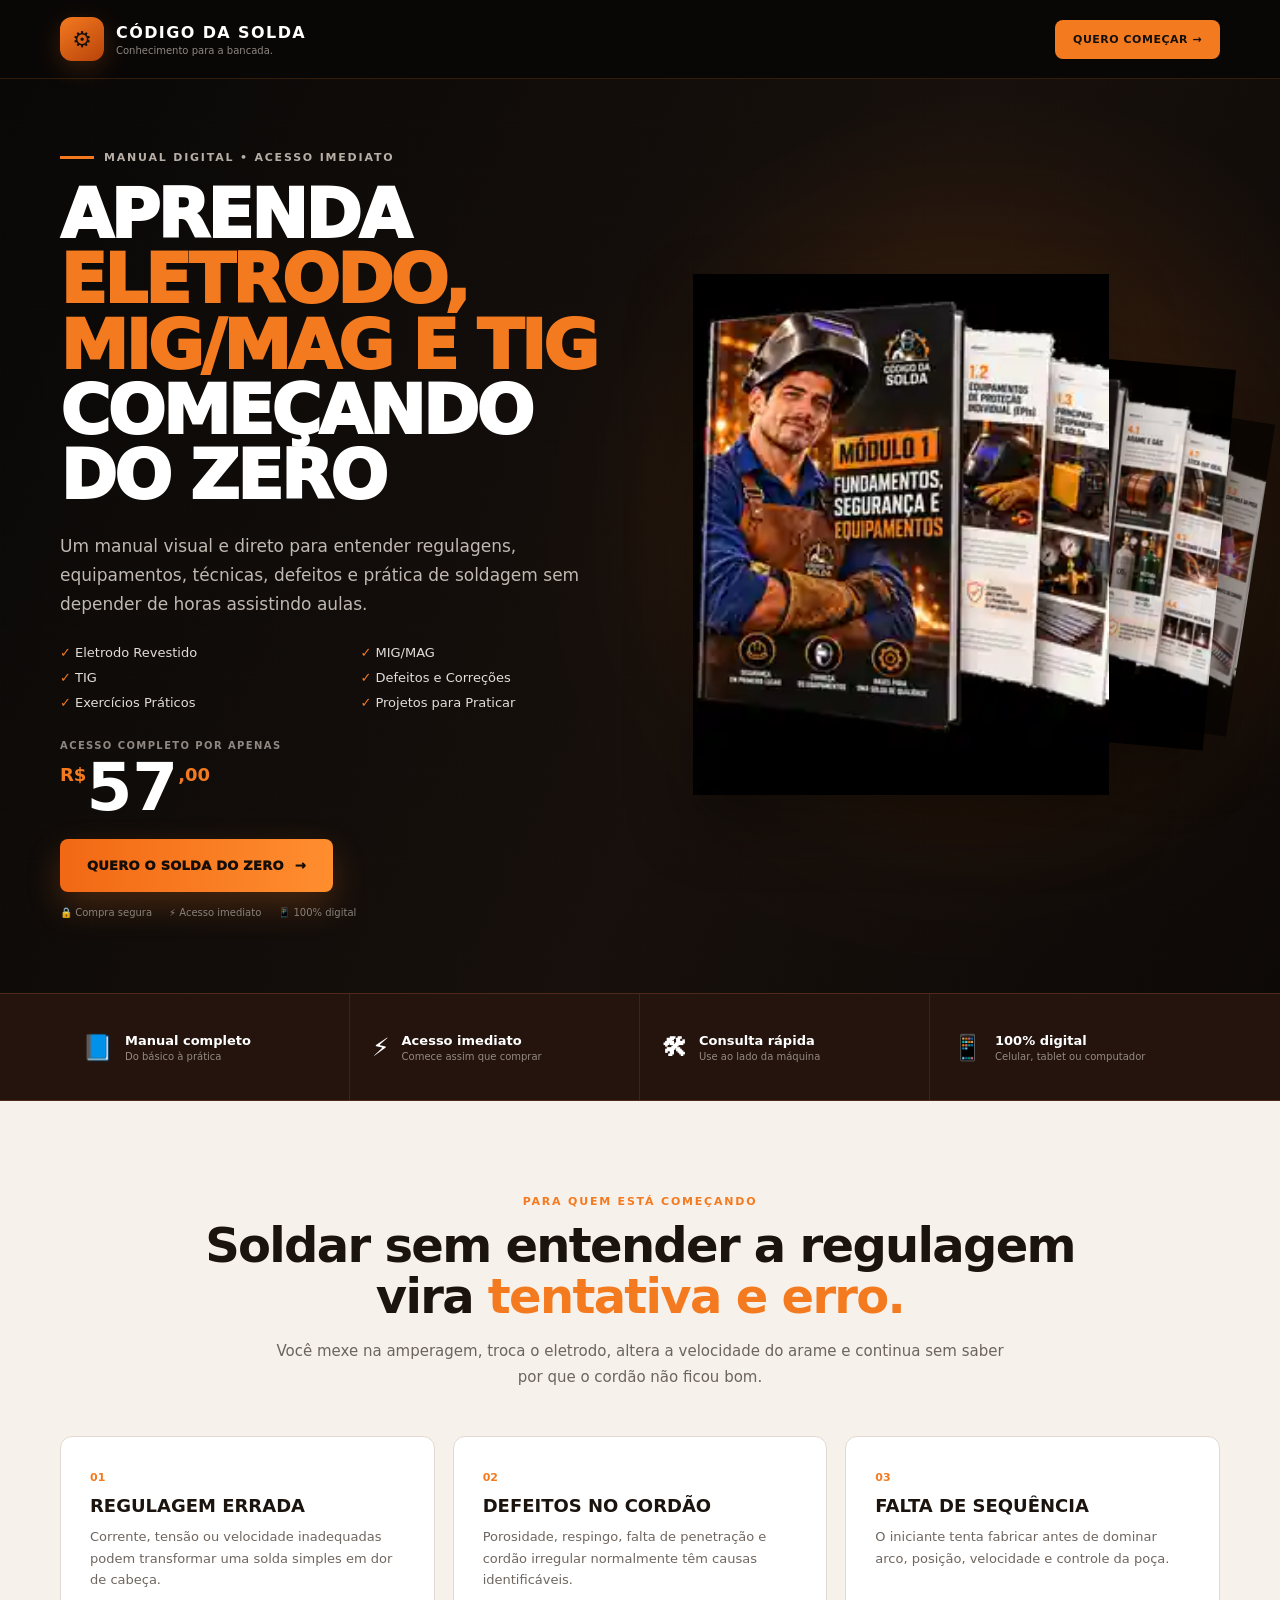
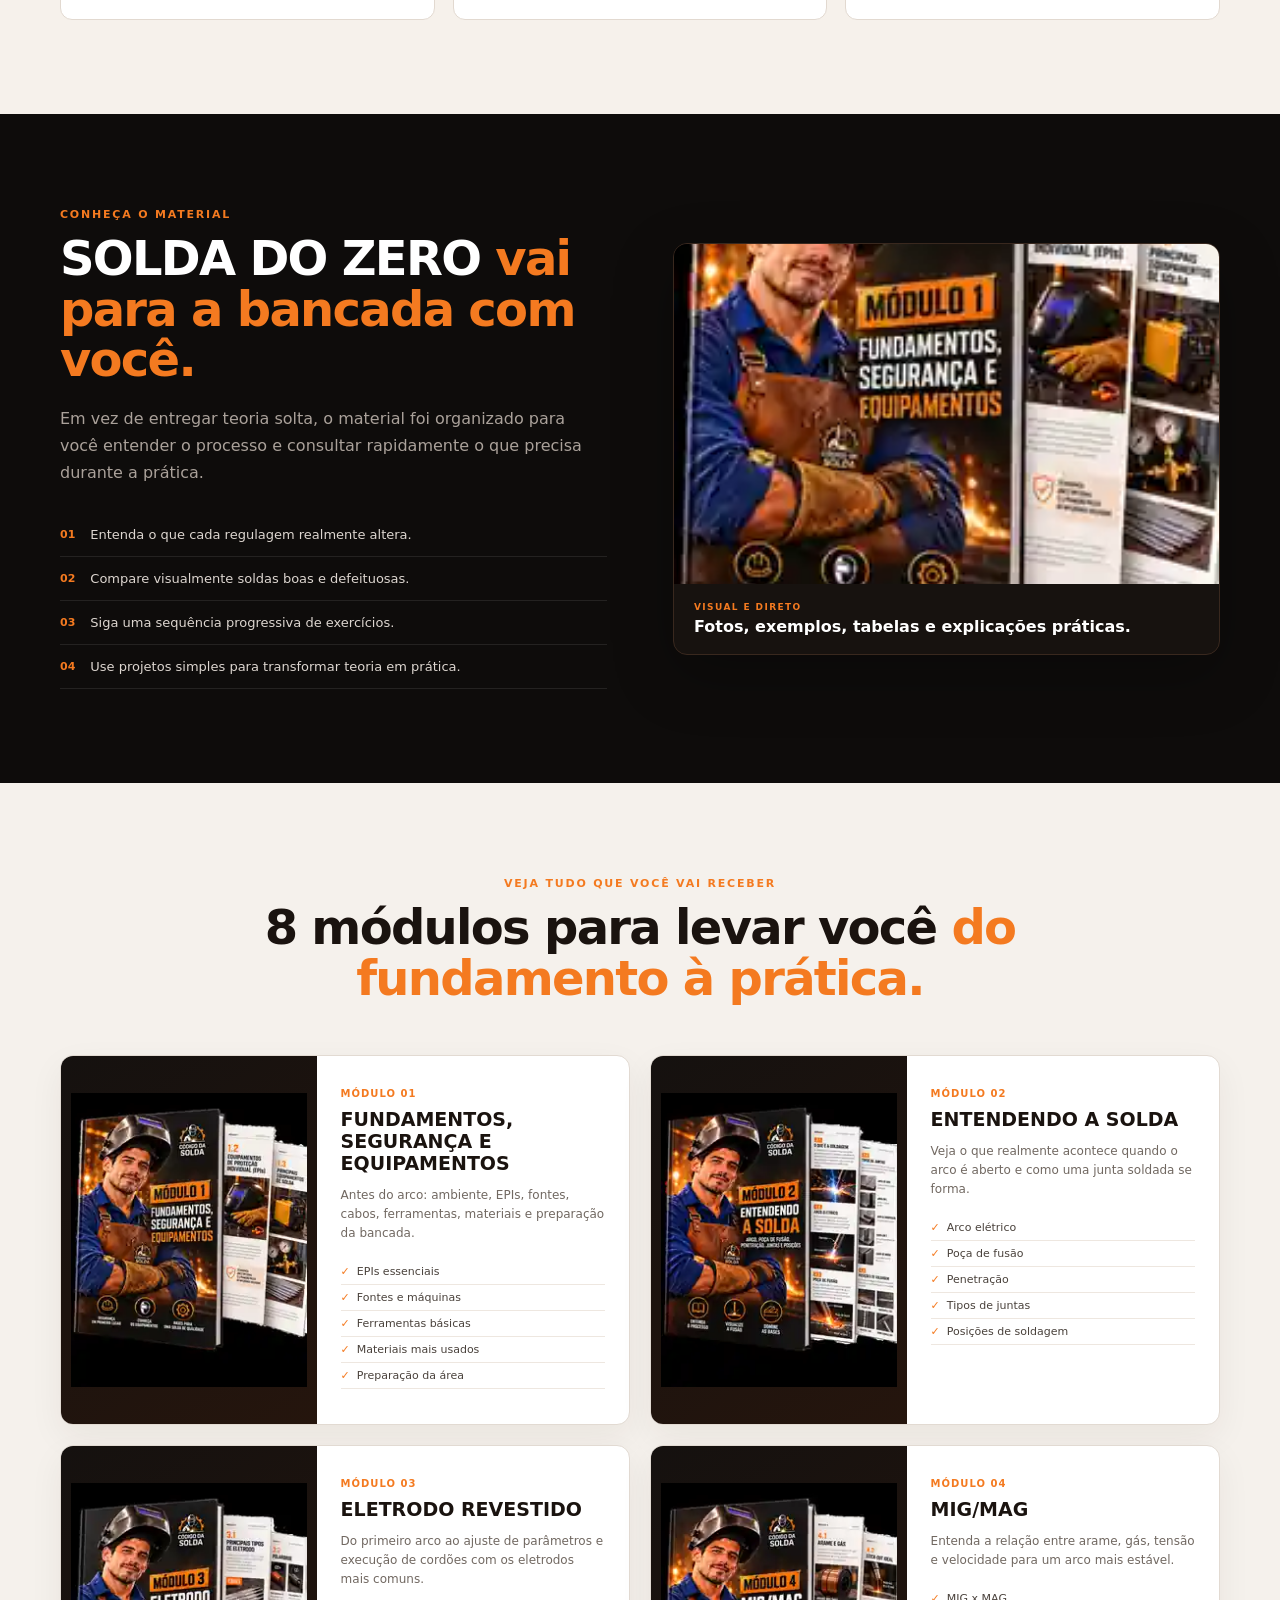
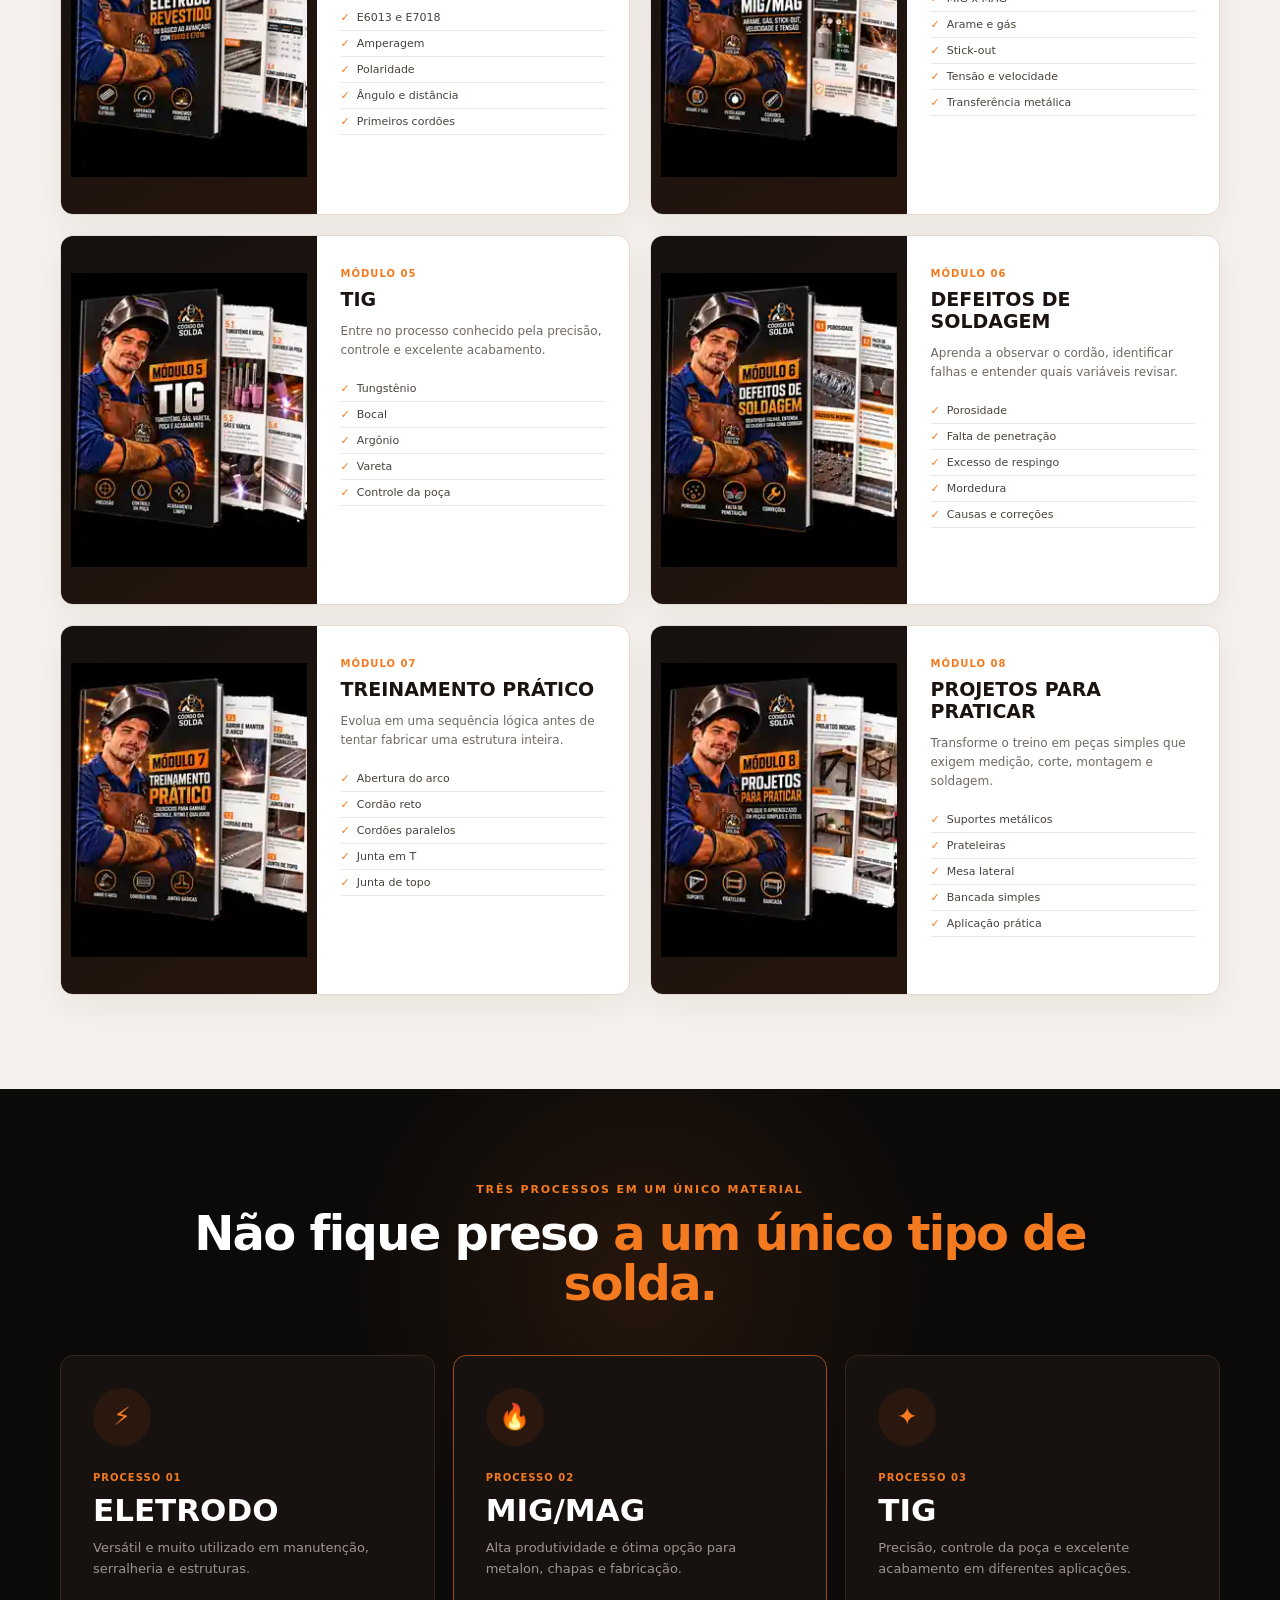
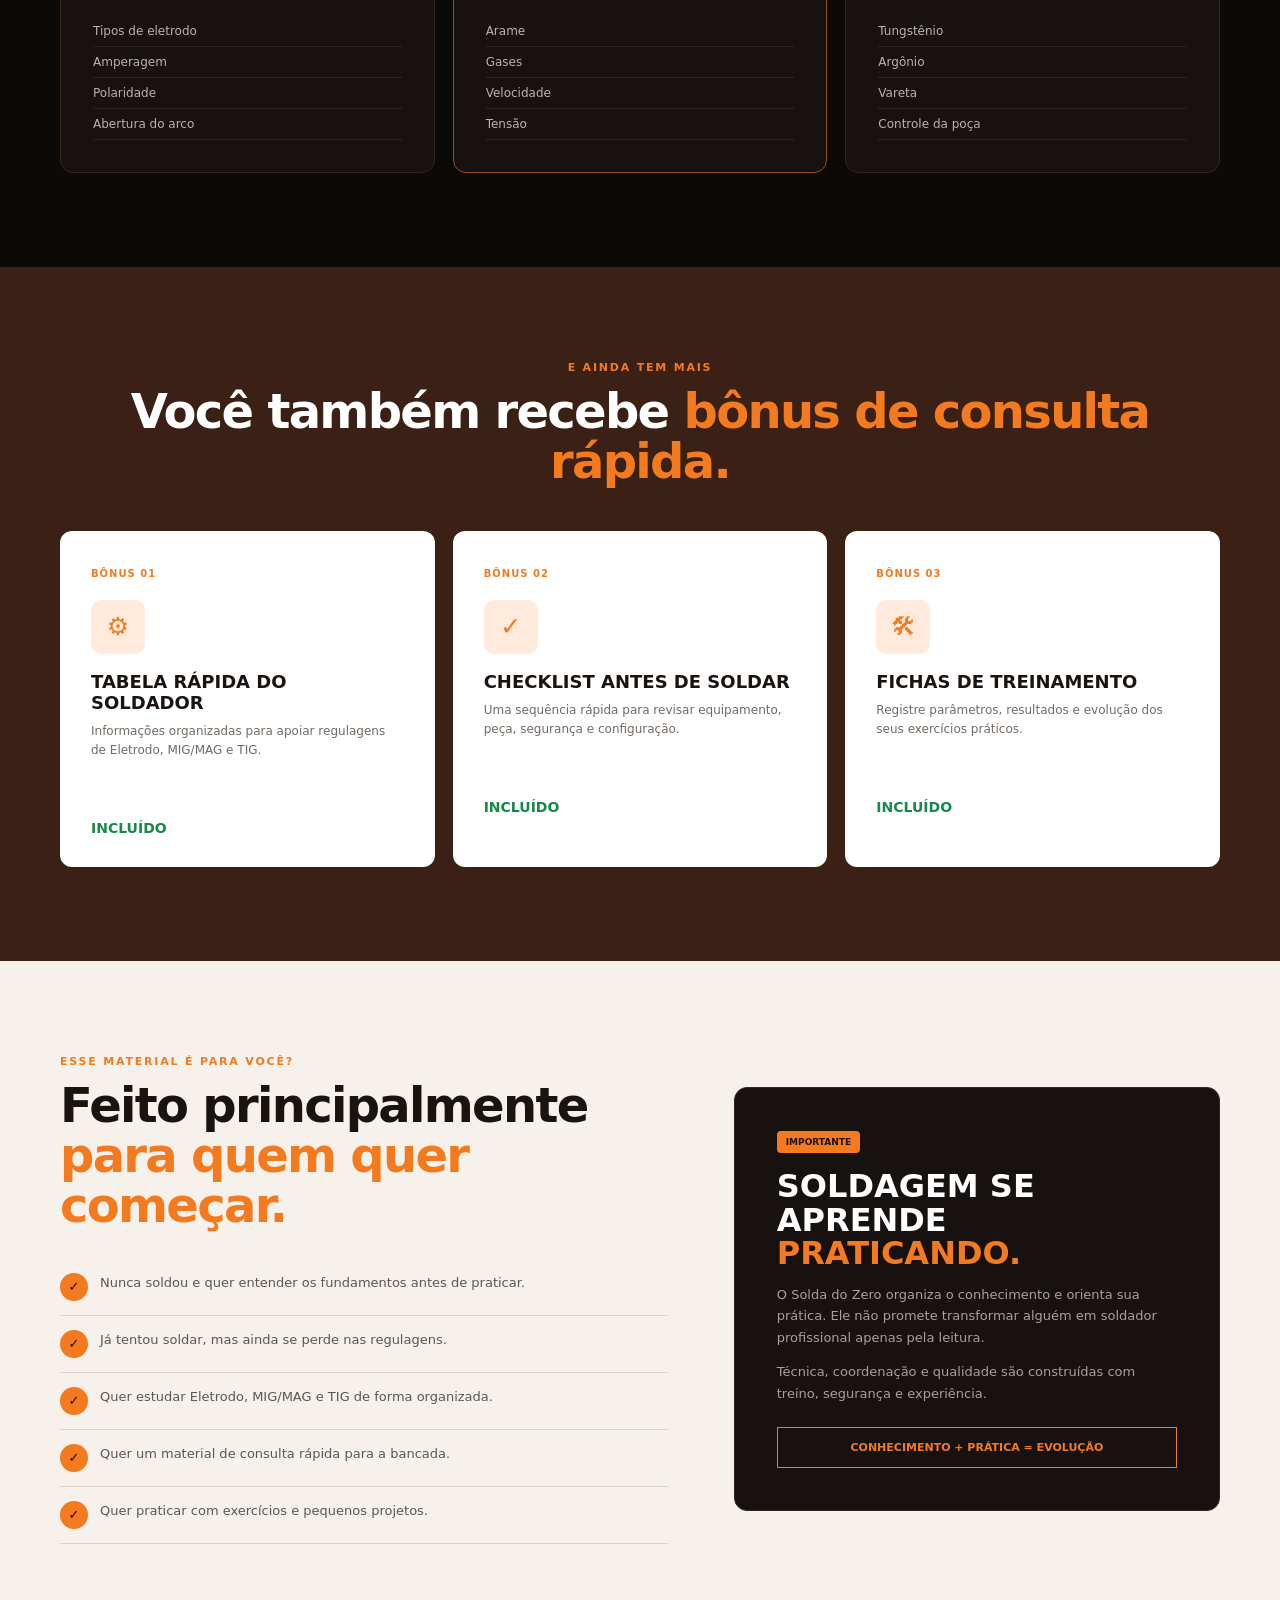
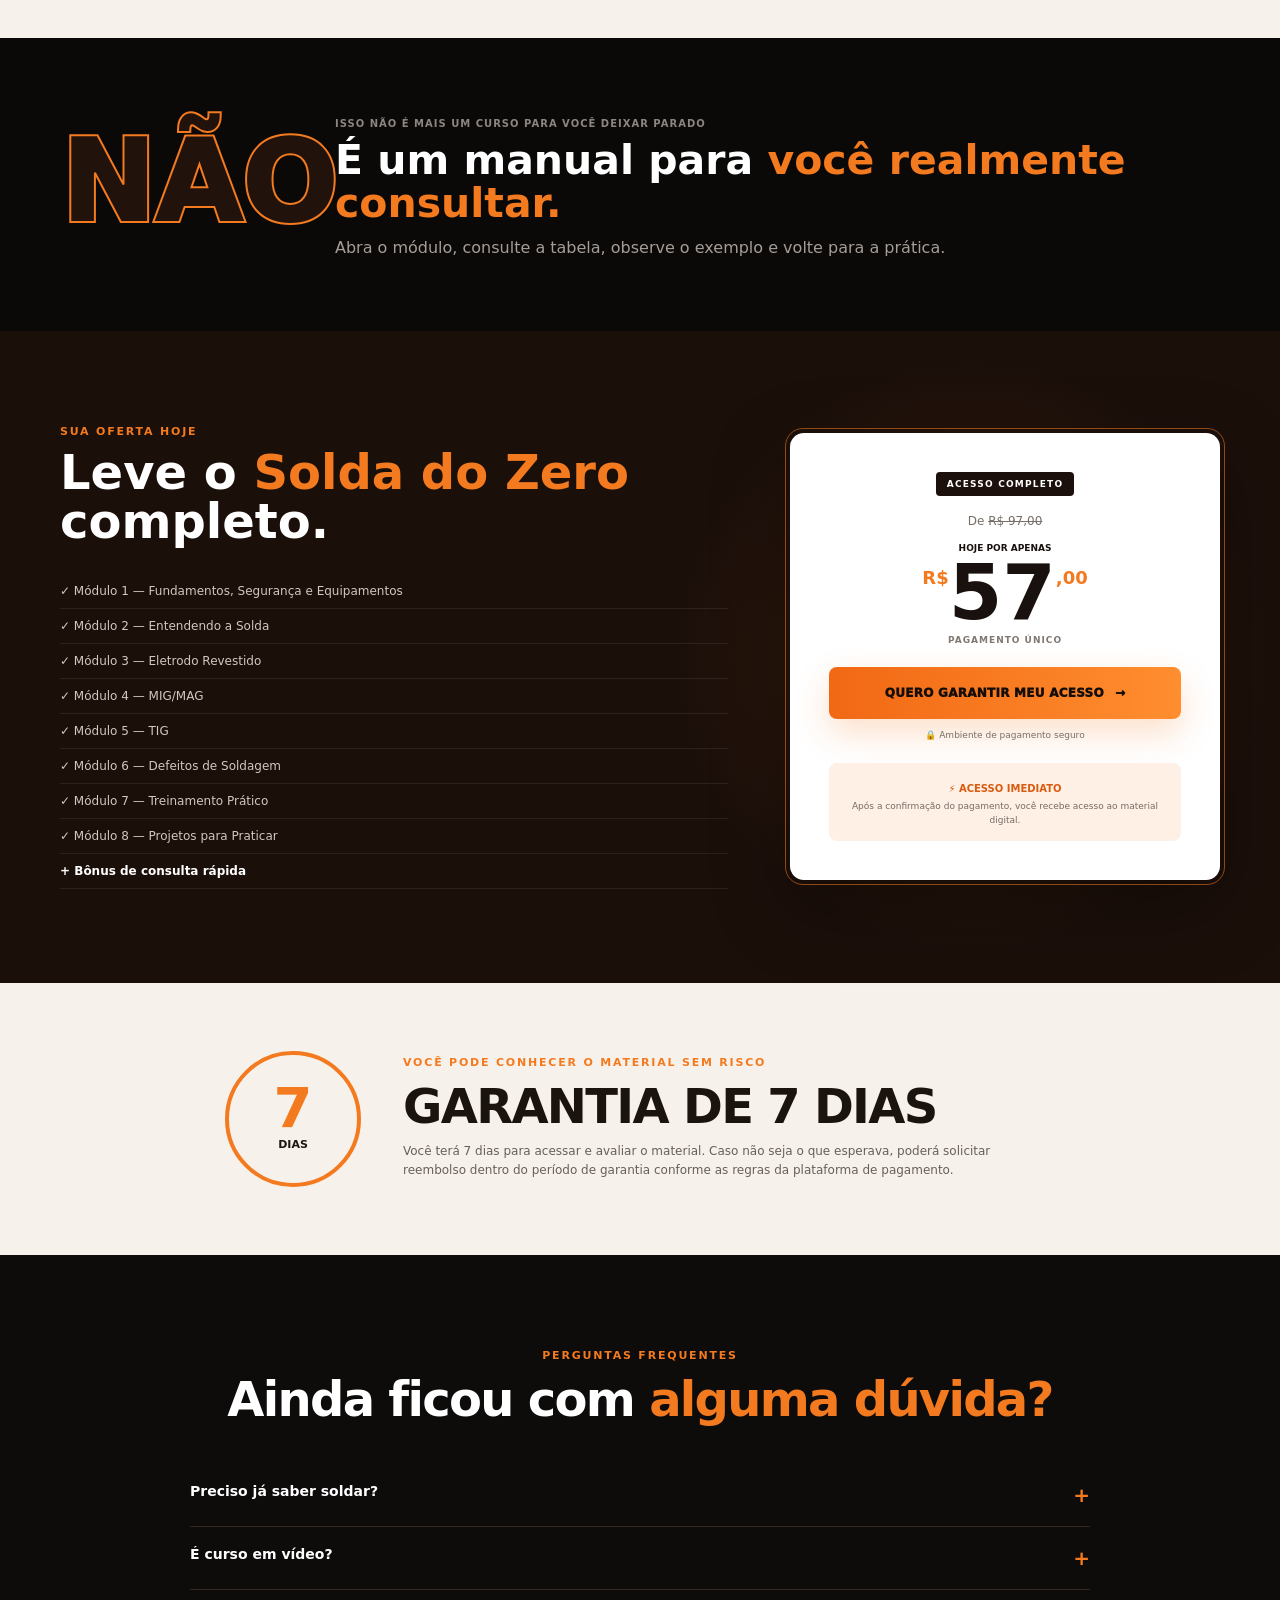
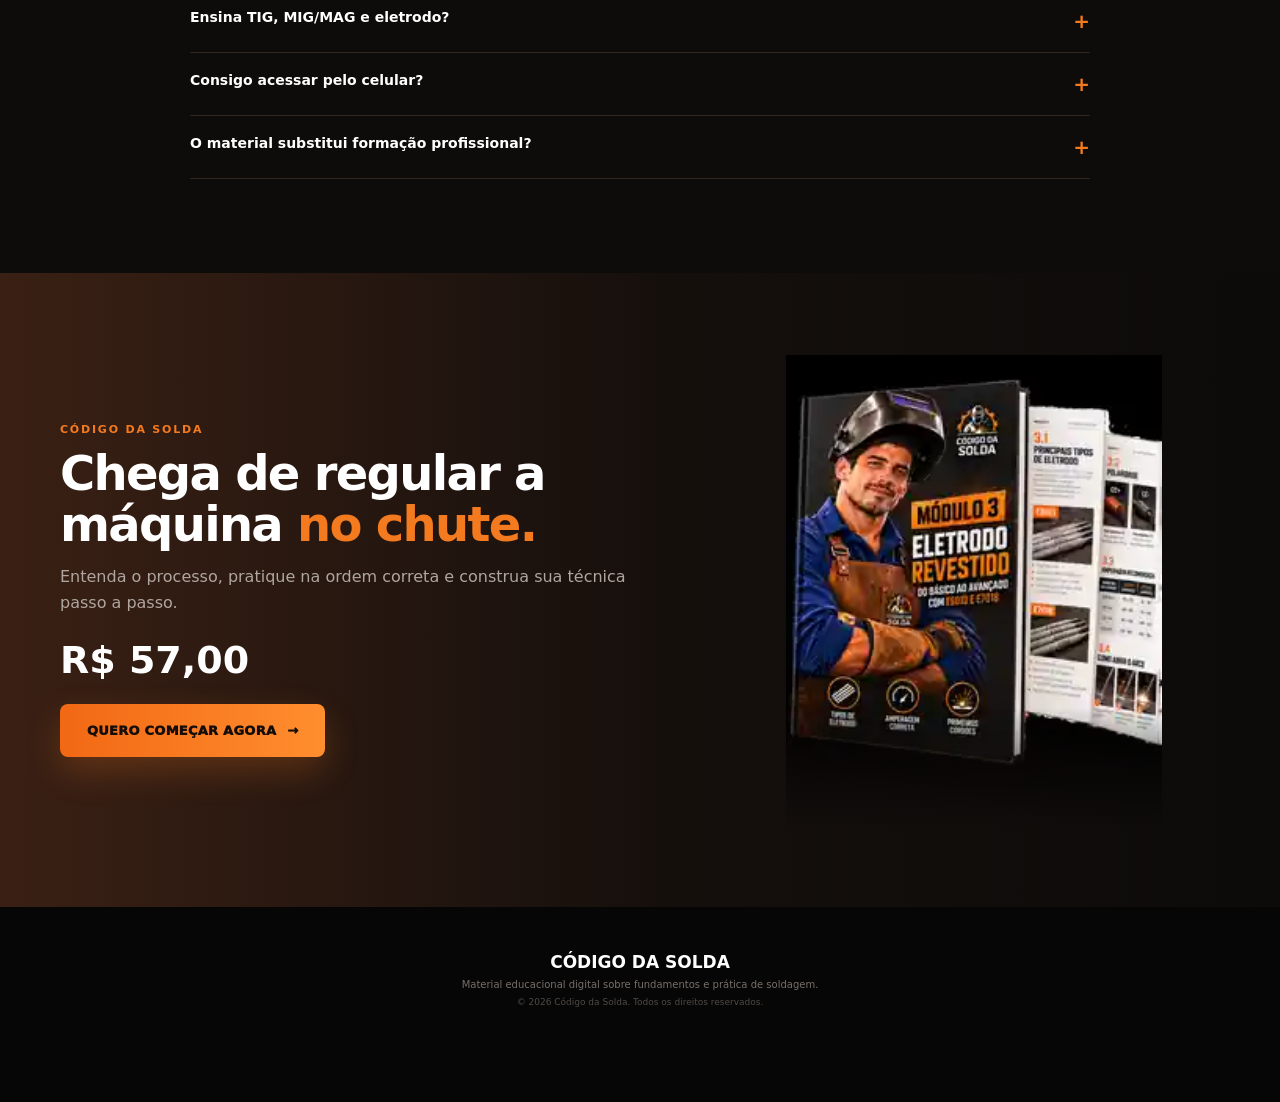
==== codigo-da-solda/index.html @ fb298fe7 "Remove referências antigas de assets embutidos" ====
<!doctype html>
<html lang="pt-BR">
<head>
  <meta charset="utf-8" />
  <meta name="viewport" content="width=device-width, initial-scale=1" />
  <title>Solda do Zero | Código da Solda</title>
  <meta name="description" content="Manual digital visual de Eletrodo Revestido, MIG/MAG e TIG. Fundamentos, regulagens, defeitos, exercícios e projetos para praticar." />
  <meta name="theme-color" content="#140b07" />
  <meta property="og:title" content="Solda do Zero | Código da Solda" />
  <meta property="og:description" content="Aprenda os fundamentos de Eletrodo, MIG/MAG e TIG com um manual visual feito para consultar na bancada." />
  <meta property="og:type" content="website" />
  <link rel="stylesheet" href="styles.css" />

  <!-- Meta Pixel Code -->
  <script>
  !function(f,b,e,v,n,t,s)
  {if(f.fbq)return;n=f.fbq=function(){n.callMethod?
  n.callMethod.apply(n,arguments):n.queue.push(arguments)};
  if(!f._fbq)f._fbq=n;n.push=n;n.loaded=!0;n.version='2.0';
  n.queue=[];t=b.createElement(e);t.async=!0;
  t.src=v;s=b.getElementsByTagName(e)[0];
  s.parentNode.insertBefore(t,s)}(window, document,'script',
  'https://connect.facebook.net/en_US/fbevents.js');
  fbq('init', '1434112752027585');
  fbq('track', 'PageView');
  fbq('track', 'ViewContent', {content_name: 'Solda do Zero', value: 57.00, currency: 'BRL'});
  </script>
  <!-- End Meta Pixel Code -->
</head>
<body>
  <noscript><img height="1" width="1" style="display:none" src="https://www.facebook.com/tr?id=1434112752027585&ev=PageView&noscript=1" alt="" /></noscript>

  <header class="topbar">
    <div class="wrap topbar__inner">
      <a class="brand" href="#inicio" aria-label="Código da Solda - início">
        <span class="brand__mark" aria-hidden="true">⚙</span>
        <span><strong>CÓDIGO DA SOLDA</strong><small>Conhecimento para a bancada.</small></span>
      </a>
      <a class="topbar__cta" href="#oferta">QUERO COMEÇAR <span>→</span></a>
    </div>
  </header>

  <main id="inicio">
    <section class="hero">
      <div class="hero__grid wrap">
        <div class="hero__copy reveal">
          <p class="eyebrow"><span></span> MANUAL DIGITAL • ACESSO IMEDIATO</p>
          <h1>APRENDA <em>ELETRODO, MIG/MAG E TIG</em> COMEÇANDO DO ZERO</h1>
          <p class="hero__lead">Um manual visual e direto para entender regulagens, equipamentos, técnicas, defeitos e prática de soldagem sem depender de horas assistindo aulas.</p>
          <div class="quick-list">
            <span>✓ Eletrodo Revestido</span><span>✓ MIG/MAG</span><span>✓ TIG</span>
            <span>✓ Defeitos e Correções</span><span>✓ Exercícios Práticos</span><span>✓ Projetos para Praticar</span>
          </div>
          <div class="hero__price"><small>ACESSO COMPLETO POR APENAS</small><strong><sup>R$</sup>57<sup>,00</sup></strong></div>
          <a class="button button--primary checkout-link" href="#oferta">QUERO O SOLDA DO ZERO <span>→</span></a>
          <div class="trust"><span>🔒 Compra segura</span><span>⚡ Acesso imediato</span><span>📱 100% digital</span></div>
        </div>

        <div class="hero__visual reveal">
          <div class="hero__glow"></div>
          <img class="hero__book hero__book--back" data-asset="modulo05" alt="Mockup do módulo TIG" />
          <img class="hero__book hero__book--mid" data-asset="modulo04" alt="Mockup do módulo MIG/MAG" />
          <img class="hero__book hero__book--front" data-asset="modulo01" alt="Mockup do módulo Fundamentos, Segurança e Equipamentos" />
        </div>
      </div>
    </section>

    <section class="benefit-strip">
      <div class="wrap benefit-strip__grid">
        <div><b>📘</b><span><strong>Manual completo</strong><small>Do básico à prática</small></span></div>
        <div><b>⚡</b><span><strong>Acesso imediato</strong><small>Comece assim que comprar</small></span></div>
        <div><b>🛠</b><span><strong>Consulta rápida</strong><small>Use ao lado da máquina</small></span></div>
        <div><b>📱</b><span><strong>100% digital</strong><small>Celular, tablet ou computador</small></span></div>
      </div>
    </section>

    <section class="section section--light">
      <div class="wrap narrow center reveal">
        <p class="section-label">PARA QUEM ESTÁ COMEÇANDO</p>
        <h2>Soldar sem entender a regulagem vira <em>tentativa e erro.</em></h2>
        <p class="section-intro">Você mexe na amperagem, troca o eletrodo, altera a velocidade do arame e continua sem saber por que o cordão não ficou bom.</p>
      </div>
      <div class="wrap cards-3">
        <article class="pain-card reveal"><span>01</span><h3>REGULAGEM ERRADA</h3><p>Corrente, tensão ou velocidade inadequadas podem transformar uma solda simples em dor de cabeça.</p></article>
        <article class="pain-card reveal"><span>02</span><h3>DEFEITOS NO CORDÃO</h3><p>Porosidade, respingo, falta de penetração e cordão irregular normalmente têm causas identificáveis.</p></article>
        <article class="pain-card reveal"><span>03</span><h3>FALTA DE SEQUÊNCIA</h3><p>O iniciante tenta fabricar antes de dominar arco, posição, velocidade e controle da poça.</p></article>
      </div>
    </section>

    <section class="section section--dark">
      <div class="wrap split">
        <div class="reveal">
          <p class="section-label">CONHEÇA O MATERIAL</p>
          <h2>SOLDA DO ZERO <em>vai para a bancada com você.</em></h2>
          <p class="muted">Em vez de entregar teoria solta, o material foi organizado para você entender o processo e consultar rapidamente o que precisa durante a prática.</p>
          <ol class="steps">
            <li><b>01</b><span>Entenda o que cada regulagem realmente altera.</span></li>
            <li><b>02</b><span>Compare visualmente soldas boas e defeituosas.</span></li>
            <li><b>03</b><span>Siga uma sequência progressiva de exercícios.</span></li>
            <li><b>04</b><span>Use projetos simples para transformar teoria em prática.</span></li>
          </ol>
        </div>
        <div class="workshop-card reveal">
          <img data-asset="modulo01" alt="Equipamentos de proteção individual para soldagem em uma bancada" />
          <div><small>VISUAL E DIRETO</small><strong>Fotos, exemplos, tabelas e explicações práticas.</strong></div>
        </div>
      </div>
    </section>

    <section class="section section--modules" id="modulos">
      <div class="wrap narrow center reveal">
        <p class="section-label">VEJA TUDO QUE VOCÊ VAI RECEBER</p>
        <h2>8 módulos para levar você <em>do fundamento à prática.</em></h2>
      </div>
      <div class="wrap module-list">
        <article class="module reveal"><div class="module__image"><img data-asset="modulo01" alt="Módulo 1 - Fundamentos, Segurança e Equipamentos" loading="lazy"></div><div class="module__copy"><small>MÓDULO 01</small><h3>FUNDAMENTOS, SEGURANÇA E EQUIPAMENTOS</h3><p>Antes do arco: ambiente, EPIs, fontes, cabos, ferramentas, materiais e preparação da bancada.</p><ul><li>EPIs essenciais</li><li>Fontes e máquinas</li><li>Ferramentas básicas</li><li>Materiais mais usados</li><li>Preparação da área</li></ul></div></article>
        <article class="module reveal"><div class="module__image"><img data-asset="modulo02" alt="Módulo 2 - Entendendo a Solda" loading="lazy"></div><div class="module__copy"><small>MÓDULO 02</small><h3>ENTENDENDO A SOLDA</h3><p>Veja o que realmente acontece quando o arco é aberto e como uma junta soldada se forma.</p><ul><li>Arco elétrico</li><li>Poça de fusão</li><li>Penetração</li><li>Tipos de juntas</li><li>Posições de soldagem</li></ul></div></article>
        <article class="module reveal"><div class="module__image"><img data-asset="modulo03" alt="Módulo 3 - Eletrodo Revestido" loading="lazy"></div><div class="module__copy"><small>MÓDULO 03</small><h3>ELETRODO REVESTIDO</h3><p>Do primeiro arco ao ajuste de parâmetros e execução de cordões com os eletrodos mais comuns.</p><ul><li>E6013 e E7018</li><li>Amperagem</li><li>Polaridade</li><li>Ângulo e distância</li><li>Primeiros cordões</li></ul></div></article>
        <article class="module reveal"><div class="module__image"><img data-asset="modulo04" alt="Módulo 4 - MIG MAG" loading="lazy"></div><div class="module__copy"><small>MÓDULO 04</small><h3>MIG/MAG</h3><p>Entenda a relação entre arame, gás, tensão e velocidade para um arco mais estável.</p><ul><li>MIG x MAG</li><li>Arame e gás</li><li>Stick-out</li><li>Tensão e velocidade</li><li>Transferência metálica</li></ul></div></article>
        <article class="module reveal"><div class="module__image"><img data-asset="modulo05" alt="Módulo 5 - TIG" loading="lazy"></div><div class="module__copy"><small>MÓDULO 05</small><h3>TIG</h3><p>Entre no processo conhecido pela precisão, controle e excelente acabamento.</p><ul><li>Tungstênio</li><li>Bocal</li><li>Argônio</li><li>Vareta</li><li>Controle da poça</li></ul></div></article>
        <article class="module reveal"><div class="module__image"><img data-asset="modulo06" alt="Módulo 6 - Defeitos de Soldagem" loading="lazy"></div><div class="module__copy"><small>MÓDULO 06</small><h3>DEFEITOS DE SOLDAGEM</h3><p>Aprenda a observar o cordão, identificar falhas e entender quais variáveis revisar.</p><ul><li>Porosidade</li><li>Falta de penetração</li><li>Excesso de respingo</li><li>Mordedura</li><li>Causas e correções</li></ul></div></article>
        <article class="module reveal"><div class="module__image"><img data-asset="modulo07" alt="Módulo 7 - Treinamento Prático" loading="lazy"></div><div class="module__copy"><small>MÓDULO 07</small><h3>TREINAMENTO PRÁTICO</h3><p>Evolua em uma sequência lógica antes de tentar fabricar uma estrutura inteira.</p><ul><li>Abertura do arco</li><li>Cordão reto</li><li>Cordões paralelos</li><li>Junta em T</li><li>Junta de topo</li></ul></div></article>
        <article class="module reveal"><div class="module__image"><img data-asset="modulo08" alt="Módulo 8 - Projetos para Praticar" loading="lazy"></div><div class="module__copy"><small>MÓDULO 08</small><h3>PROJETOS PARA PRATICAR</h3><p>Transforme o treino em peças simples que exigem medição, corte, montagem e soldagem.</p><ul><li>Suportes metálicos</li><li>Prateleiras</li><li>Mesa lateral</li><li>Bancada simples</li><li>Aplicação prática</li></ul></div></article>
      </div>
    </section>

    <section class="section section--process">
      <div class="wrap narrow center reveal"><p class="section-label">TRÊS PROCESSOS EM UM ÚNICO MATERIAL</p><h2>Não fique preso <em>a um único tipo de solda.</em></h2></div>
      <div class="wrap cards-3 process-cards">
        <article class="process-card reveal"><span class="process-card__icon">⚡</span><small>PROCESSO 01</small><h3>ELETRODO</h3><p>Versátil e muito utilizado em manutenção, serralheria e estruturas.</p><ul><li>Tipos de eletrodo</li><li>Amperagem</li><li>Polaridade</li><li>Abertura do arco</li></ul></article>
        <article class="process-card process-card--hot reveal"><span class="process-card__icon">🔥</span><small>PROCESSO 02</small><h3>MIG/MAG</h3><p>Alta produtividade e ótima opção para metalon, chapas e fabricação.</p><ul><li>Arame</li><li>Gases</li><li>Velocidade</li><li>Tensão</li></ul></article>
        <article class="process-card reveal"><span class="process-card__icon">✦</span><small>PROCESSO 03</small><h3>TIG</h3><p>Precisão, controle da poça e excelente acabamento em diferentes aplicações.</p><ul><li>Tungstênio</li><li>Argônio</li><li>Vareta</li><li>Controle da poça</li></ul></article>
      </div>
    </section>

    <section class="section section--bonus">
      <div class="wrap center reveal"><p class="section-label">E AINDA TEM MAIS</p><h2>Você também recebe <em>bônus de consulta rápida.</em></h2></div>
      <div class="wrap cards-3 bonus-cards">
        <article class="bonus-card reveal"><small>BÔNUS 01</small><span>⚙</span><h3>TABELA RÁPIDA DO SOLDADOR</h3><p>Informações organizadas para apoiar regulagens de Eletrodo, MIG/MAG e TIG.</p><b>INCLUÍDO</b></article>
        <article class="bonus-card reveal"><small>BÔNUS 02</small><span>✓</span><h3>CHECKLIST ANTES DE SOLDAR</h3><p>Uma sequência rápida para revisar equipamento, peça, segurança e configuração.</p><b>INCLUÍDO</b></article>
        <article class="bonus-card reveal"><small>BÔNUS 03</small><span>🛠</span><h3>FICHAS DE TREINAMENTO</h3><p>Registre parâmetros, resultados e evolução dos seus exercícios práticos.</p><b>INCLUÍDO</b></article>
      </div>
    </section>

    <section class="section section--light">
      <div class="wrap split split--who">
        <div class="reveal"><p class="section-label">ESSE MATERIAL É PARA VOCÊ?</p><h2>Feito principalmente <em>para quem quer começar.</em></h2>
          <div class="who-list"><p><i>✓</i>Nunca soldou e quer entender os fundamentos antes de praticar.</p><p><i>✓</i>Já tentou soldar, mas ainda se perde nas regulagens.</p><p><i>✓</i>Quer estudar Eletrodo, MIG/MAG e TIG de forma organizada.</p><p><i>✓</i>Quer um material de consulta rápida para a bancada.</p><p><i>✓</i>Quer praticar com exercícios e pequenos projetos.</p></div>
        </div>
        <aside class="truth-box reveal"><small>IMPORTANTE</small><h3>SOLDAGEM SE APRENDE <em>PRATICANDO.</em></h3><p>O Solda do Zero organiza o conhecimento e orienta sua prática. Ele não promete transformar alguém em soldador profissional apenas pela leitura.</p><p>Técnica, coordenação e qualidade são construídas com treino, segurança e experiência.</p><strong>CONHECIMENTO + PRÁTICA = EVOLUÇÃO</strong></aside>
      </div>
    </section>

    <section class="not-course">
      <div class="wrap not-course__grid reveal"><span>NÃO</span><div><small>ISSO NÃO É MAIS UM CURSO PARA VOCÊ DEIXAR PARADO</small><h2>É um manual para <em>você realmente consultar.</em></h2><p>Abra o módulo, consulte a tabela, observe o exemplo e volte para a prática.</p></div></div>
    </section>

    <section class="offer" id="oferta">
      <div class="wrap offer__grid">
        <div class="offer__copy reveal"><p class="section-label">SUA OFERTA HOJE</p><h2>Leve o <em>Solda do Zero</em> completo.</h2><ul><li>✓ Módulo 1 — Fundamentos, Segurança e Equipamentos</li><li>✓ Módulo 2 — Entendendo a Solda</li><li>✓ Módulo 3 — Eletrodo Revestido</li><li>✓ Módulo 4 — MIG/MAG</li><li>✓ Módulo 5 — TIG</li><li>✓ Módulo 6 — Defeitos de Soldagem</li><li>✓ Módulo 7 — Treinamento Prático</li><li>✓ Módulo 8 — Projetos para Praticar</li><li class="offer__bonus">+ Bônus de consulta rápida</li></ul></div>
        <div class="checkout-card reveal"><span>ACESSO COMPLETO</span><p>De <s>R$ 97,00</s></p><small>HOJE POR APENAS</small><strong><sup>R$</sup>57<sup>,00</sup></strong><b>PAGAMENTO ÚNICO</b><a class="button button--primary checkout-link" href="#">QUERO GARANTIR MEU ACESSO <span>→</span></a><p class="checkout-card__safe">🔒 Ambiente de pagamento seguro</p><div><b>⚡ ACESSO IMEDIATO</b><p>Após a confirmação do pagamento, você recebe acesso ao material digital.</p></div></div>
      </div>
    </section>

    <section class="guarantee section--light">
      <div class="wrap guarantee__grid reveal"><div class="guarantee__seal"><b>7</b><span>DIAS</span></div><div><p class="section-label">VOCÊ PODE CONHECER O MATERIAL SEM RISCO</p><h2>GARANTIA DE 7 DIAS</h2><p>Você terá 7 dias para acessar e avaliar o material. Caso não seja o que esperava, poderá solicitar reembolso dentro do período de garantia conforme as regras da plataforma de pagamento.</p></div></div>
    </section>

    <section class="section section--dark faq">
      <div class="wrap narrow center reveal"><p class="section-label">PERGUNTAS FREQUENTES</p><h2>Ainda ficou com <em>alguma dúvida?</em></h2></div>
      <div class="wrap narrow faq__list">
        <details><summary>Preciso já saber soldar?</summary><p>Não. O material começa pelos fundamentos e foi estruturado principalmente para quem está iniciando ou ainda tem dificuldade em compreender os processos.</p></details>
        <details><summary>É curso em vídeo?</summary><p>Não. O produto principal é um manual digital visual, feito para estudo e consulta rápida durante a prática.</p></details>
        <details><summary>Ensina TIG, MIG/MAG e eletrodo?</summary><p>Sim. Há módulos específicos para os três processos, além de fundamentos, defeitos, exercícios e projetos.</p></details>
        <details><summary>Consigo acessar pelo celular?</summary><p>Sim. Por ser digital, você pode acessar pelo celular, tablet ou computador.</p></details>
        <details><summary>O material substitui formação profissional?</summary><p>Não. O manual é um recurso educacional. Qualificação profissional e atividades especializadas podem exigir treinamento prático, avaliação técnica e cursos específicos.</p></details>
      </div>
    </section>

    <section class="final-cta">
      <div class="wrap final-cta__grid">
        <div class="reveal"><p class="section-label">CÓDIGO DA SOLDA</p><h2>Chega de regular a máquina <em>no chute.</em></h2><p>Entenda o processo, pratique na ordem correta e construa sua técnica passo a passo.</p><strong>R$ 57,00</strong><a class="button button--primary checkout-link" href="#oferta">QUERO COMEÇAR AGORA <span>→</span></a></div>
        <img class="reveal" data-asset="modulo03" alt="Soldador da marca Código da Solda" loading="lazy" />
      </div>
    </section>
  </main>

  <footer><div class="wrap"><strong>CÓDIGO DA SOLDA</strong><p>Material educacional digital sobre fundamentos e prática de soldagem.</p><small>© 2026 Código da Solda. Todos os direitos reservados.</small></div></footer>

  <div class="mobile-buy"><span><small>ACESSO COMPLETO</small><b>R$ 57</b></span><a class="checkout-link" href="#oferta">QUERO AGORA →</a></div>


  <script src="script.js"></script>
</body>
</html>
---- codigo-da-solda/styles.css ----
:root{--orange:#f47a20;--orange2:#ff9a45;--brown:#432517;--ink:#0d0b0a;--ink2:#17120f;--cream:#f6f1eb;--paper:#fff;--muted:#aaa19a;--line:rgba(255,255,255,.09)}*{box-sizing:border-box}html{scroll-behavior:smooth}body{margin:0;background:var(--ink);color:#fff;font-family:Inter,ui-sans-serif,system-ui,-apple-system,BlinkMacSystemFont,"Segoe UI",sans-serif;-webkit-font-smoothing:antialiased}.wrap{width:min(1160px,calc(100% - 40px));margin:auto}.narrow{max-width:900px}.center{text-align:center}h1,h2,h3,p{margin:0}em{font-style:normal;color:var(--orange)}.topbar{position:sticky;top:0;z-index:100;background:rgba(10,8,7,.93);backdrop-filter:blur(16px);border-bottom:1px solid rgba(244,122,32,.18)}.topbar__inner{height:78px;display:flex;align-items:center;justify-content:space-between}.brand{display:flex;align-items:center;gap:12px;text-decoration:none;color:#fff}.brand__mark{display:grid;place-items:center;width:44px;height:44px;border-radius:12px;background:linear-gradient(145deg,var(--orange),#b8430a);color:#16100c;font-size:22px;box-shadow:0 7px 24px rgba(244,122,32,.2)}.brand strong,.brand small{display:block}.brand strong{font-size:16px;letter-spacing:1.4px}.brand small{font-size:10px;color:#8f8781;margin-top:3px}.topbar__cta{background:var(--orange);color:#16100c;text-decoration:none;padding:13px 18px;border-radius:8px;font-size:11px;font-weight:900;letter-spacing:.5px}.hero{position:relative;overflow:hidden;background:radial-gradient(circle at 78% 45%,rgba(244,122,32,.14),transparent 36%),linear-gradient(115deg,#090807 0%,#17100c 58%,#0d0907 100%);padding:72px 0 75px}.hero:before{content:"";position:absolute;inset:0;opacity:.18;background-image:linear-gradient(rgba(255,255,255,.03) 1px,transparent 1px),linear-gradient(90deg,rgba(255,255,255,.03) 1px,transparent 1px);background-size:46px 46px}.hero__grid{position:relative;z-index:2;display:grid;grid-template-columns:1.05fr .95fr;gap:50px;align-items:center}.eyebrow,.section-label{color:var(--orange);font-weight:900;font-size:11px;letter-spacing:1.8px}.eyebrow{display:flex;align-items:center;gap:10px;color:#b7aea6}.eyebrow span{display:block;width:34px;height:3px;background:var(--orange)}.hero h1{font-size:clamp(44px,5.5vw,68px);line-height:.96;letter-spacing:-2.7px;font-weight:950;margin-top:18px}.hero h1 em{display:block}.hero__lead{max-width:650px;color:#c0b8b1;line-height:1.7;font-size:17px;margin-top:24px}.quick-list{display:grid;grid-template-columns:1fr 1fr;gap:10px 18px;margin-top:26px;font-size:13px;color:#e3ddd8}.quick-list span::first-letter{color:var(--orange)}.hero__price{margin-top:30px}.hero__price small{display:block;color:#8f8781;font-size:10px;letter-spacing:1.4px;font-weight:800}.hero__price strong{display:block;font-size:66px;line-height:.9;margin-top:7px}.hero__price sup{font-size:18px;color:var(--orange);vertical-align:top;position:relative;top:9px}.button{display:inline-flex;align-items:center;justify-content:center;gap:11px;text-decoration:none;border-radius:8px;font-size:13px;font-weight:950;letter-spacing:.25px;transition:.22s ease}.button--primary{margin-top:22px;background:linear-gradient(90deg,#f26814,#ff8e2f);color:#140d09;padding:19px 27px;box-shadow:0 14px 34px rgba(244,122,32,.24)}.button--primary:hover{transform:translateY(-2px);box-shadow:0 17px 40px rgba(244,122,32,.32)}.trust{display:flex;gap:17px;flex-wrap:wrap;margin-top:15px;color:#88817b;font-size:10px}.hero__visual{height:590px;position:relative}.hero__glow{position:absolute;width:420px;height:420px;border-radius:50%;background:var(--orange);filter:blur(125px);opacity:.18;right:8%;top:15%}.hero__book{position:absolute;filter:drop-shadow(0 28px 32px rgba(0,0,0,.36));object-fit:contain}.hero__book--front{width:79%;height:100%;left:0;top:0;z-index:3}.hero__book--mid{width:58%;height:84%;right:0;top:10%;z-index:2;transform:rotate(5deg);opacity:.9}.hero__book--back{width:48%;height:75%;right:-6%;top:17%;z-index:1;transform:rotate(9deg);opacity:.6}.benefit-strip{background:#24140d;border-block:1px solid #4e2b19}.benefit-strip__grid{display:grid;grid-template-columns:repeat(4,1fr);min-height:106px}.benefit-strip__grid>div{display:flex;align-items:center;gap:12px;padding:22px;border-right:1px solid rgba(255,255,255,.08)}.benefit-strip__grid>div:last-child{border-right:0}.benefit-strip b{font-size:25px}.benefit-strip strong,.benefit-strip small{display:block}.benefit-strip strong{font-size:13px}.benefit-strip small{margin-top:3px;color:#948b84;font-size:10px}.section{padding:94px 0}.section--light{background:var(--cream);color:#1b130e}.section--dark{background:#0e0c0b}.section--modules{background:#f5f1ec;color:#1a130f}.section--process{background:radial-gradient(circle at 50% 25%,rgba(244,122,32,.11),transparent 34%),#0c0a09}.section--bonus{background:#3b2115}.section h2,.guarantee h2,.final-cta h2{font-size:clamp(34px,4vw,48px);line-height:1.05;letter-spacing:-1.7px;margin-top:12px}.section-intro{max-width:750px;margin:18px auto 0;line-height:1.7;color:#6d645e;font-size:15px}.cards-3{display:grid;grid-template-columns:repeat(3,1fr);gap:18px;margin-top:46px}.pain-card{background:#fff;border:1px solid #e2d9d0;border-radius:12px;padding:29px}.pain-card>span{color:var(--orange);font-size:11px;font-weight:900}.pain-card h3{font-size:18px;margin-top:10px}.pain-card p{color:#6f665f;line-height:1.65;font-size:13px;margin-top:10px}.split{display:grid;grid-template-columns:1fr 1fr;gap:66px;align-items:center}.muted{color:var(--muted);line-height:1.7;margin-top:20px}.steps{list-style:none;padding:0;margin:27px 0 0}.steps li{display:flex;gap:15px;padding:14px 0;border-bottom:1px solid var(--line);align-items:center}.steps b{color:var(--orange);font-size:11px}.steps span{color:#ddd6d0;font-size:13px}.workshop-card{background:#17120f;border:1px solid #39281e;border-radius:14px;overflow:hidden;box-shadow:0 20px 60px rgba(0,0,0,.25)}.workshop-card img{display:block;width:100%;aspect-ratio:16/10;object-fit:cover}.workshop-card div{padding:18px 20px}.workshop-card small{display:block;color:var(--orange);font-size:9px;font-weight:900;letter-spacing:1.4px}.workshop-card strong{display:block;margin-top:5px}.module-list{margin-top:52px;display:grid;grid-template-columns:1fr 1fr;gap:20px}.module{display:grid;grid-template-columns:45% 55%;min-height:370px;background:#fff;border:1px solid #e2dad2;border-radius:13px;overflow:hidden;box-shadow:0 12px 34px rgba(55,35,22,.06)}.module__image{background:linear-gradient(150deg,#15110f,#25150d);padding:10px;display:grid;place-items:center}.module__image img{width:100%;height:100%;object-fit:contain}.module__copy{padding:26px 24px}.module__copy small,.process-card small,.bonus-card small{color:var(--orange);font-weight:900;font-size:10px;letter-spacing:1px}.module__copy h3{font-size:19px;line-height:1.15;margin-top:8px}.module__copy p{font-size:12px;line-height:1.6;color:#716861;margin-top:11px}.module__copy ul,.process-card ul{list-style:none;padding:0;margin:16px 0 0}.module__copy li{font-size:11px;padding:6px 0;border-bottom:1px solid #eee7e0;color:#49413b}.module__copy li:before{content:"✓";color:var(--orange);font-weight:900;margin-right:7px}.process-card{background:#17120f;border:1px solid #34251c;border-radius:13px;padding:32px}.process-card--hot{border-color:#9b4b1c;transform:translateY(-10px)}.process-card__icon{display:grid;place-items:center;width:58px;height:58px;border-radius:50%;background:#2a180e;color:var(--orange);font-size:25px;margin-bottom:20px}.process-card h3{font-size:31px;margin-top:7px}.process-card p{color:#9e958e;font-size:13px;line-height:1.6;margin-top:10px;min-height:62px}.process-card li{border-bottom:1px solid var(--line);padding:8px 0;font-size:12px;color:#bbb3ac}.bonus-cards{margin-top:44px}.bonus-card{background:#fff;color:#1b130f;border-radius:12px;padding:31px}.bonus-card>span{display:grid;place-items:center;width:54px;height:54px;background:#ffeadb;border-radius:10px;color:var(--orange);font-size:25px;margin-top:19px}.bonus-card h3{font-size:18px;margin-top:17px}.bonus-card p{font-size:12px;line-height:1.65;color:#736a63;margin-top:9px;min-height:78px}.bonus-card b{display:block;margin-top:20px;color:#198849;font-size:14px}.split--who{grid-template-columns:1fr .8fr}.who-list{margin-top:28px}.who-list p{display:flex;gap:12px;align-items:flex-start;padding:14px 0;border-bottom:1px solid #ddd3ca;color:#5f5650;font-size:13px;line-height:1.5}.who-list i{font-style:normal;flex:0 0 28px;height:28px;border-radius:50%;background:var(--orange);display:grid;place-items:center;color:#1c110b;font-weight:900}.truth-box{padding:42px;background:#17120f;color:#fff;border:1px solid #38261c;border-radius:13px}.truth-box>small{display:inline-block;background:var(--orange);color:#1d110a;padding:6px 9px;border-radius:4px;font-size:9px;font-weight:900}.truth-box h3{font-size:32px;line-height:1.05;margin-top:17px}.truth-box p{font-size:13px;line-height:1.65;color:#a9a19a;margin-top:13px}.truth-box strong{display:block;border:1px solid var(--orange);color:var(--orange);text-align:center;padding:13px;margin-top:23px;font-size:11px}.not-course{padding:74px 0;background:#0a0908}.not-course__grid{display:grid;grid-template-columns:230px 1fr;gap:45px;align-items:center}.not-course__grid>span{font-size:112px;line-height:.8;font-weight:950;color:#21130c;-webkit-text-stroke:2px var(--orange)}.not-course small{color:#8d857f;font-size:10px;font-weight:900;letter-spacing:1px}.not-course h2{font-size:41px;line-height:1.05;margin-top:8px}.not-course p{color:#a69d96;margin-top:13px}.offer{padding:94px 0;background:radial-gradient(circle at 76% 50%,rgba(244,122,32,.14),transparent 29%),#1b0f0a}.offer__grid{display:grid;grid-template-columns:1fr 430px;gap:62px;align-items:center}.offer__copy h2{font-size:48px;line-height:1.03;margin-top:10px}.offer__copy ul{list-style:none;padding:0;margin:27px 0 0}.offer__copy li{padding:10px 0;border-bottom:1px solid rgba(255,255,255,.08);font-size:12px;color:#d0c8c1}.offer__bonus{font-weight:900;color:#fff!important}.checkout-card{background:#fff;color:#18110d;padding:39px;border-radius:14px;text-align:center;box-shadow:0 25px 75px rgba(0,0,0,.35);position:relative}.checkout-card:before{content:"";position:absolute;inset:-5px;border:1px solid rgba(244,122,32,.55);border-radius:18px;pointer-events:none}.checkout-card>span{display:inline-block;background:#1b100b;color:#fff;font-size:9px;letter-spacing:1.2px;font-weight:900;padding:7px 11px;border-radius:4px}.checkout-card>p{color:#786f68;font-size:12px;margin-top:18px}.checkout-card>small{display:block;font-size:9px;font-weight:900;margin-top:15px}.checkout-card>strong{display:block;font-size:77px;line-height:.9;margin-top:5px}.checkout-card>strong sup{font-size:18px;color:var(--orange);vertical-align:top;position:relative;top:12px}.checkout-card>b{display:block;color:#817870;font-size:9px;letter-spacing:1px;margin-top:8px}.checkout-card .button{width:100%;font-size:12px}.checkout-card__safe{font-size:9px!important;margin-top:11px!important}.checkout-card>div{margin-top:23px;padding:14px;background:#fff0e5;border-radius:8px}.checkout-card>div b{font-size:10px;color:#d85b11}.checkout-card>div p{font-size:9px;line-height:1.5;color:#746b64;margin-top:4px}.guarantee{padding:68px 0}.guarantee__grid{max-width:830px;display:grid;grid-template-columns:140px 1fr;gap:38px;align-items:center}.guarantee__seal{width:136px;height:136px;border:4px solid var(--orange);border-radius:50%;display:grid;place-items:center;align-content:center;color:var(--orange)}.guarantee__seal b{font-size:56px;line-height:.8}.guarantee__seal span{font-size:11px;color:#1e150f;margin-top:7px;font-weight:900}.guarantee p:not(.section-label){color:#695f58;line-height:1.65;font-size:12px;margin-top:10px}.faq__list{margin-top:40px}.faq details{border-bottom:1px solid #32261e}.faq summary{cursor:pointer;list-style:none;padding:19px 0;font-weight:800;font-size:14px;display:flex;justify-content:space-between}.faq summary::-webkit-details-marker{display:none}.faq summary:after{content:"+";color:var(--orange);font-size:20px}.faq details[open] summary:after{content:"×"}.faq details p{color:#a69d96;line-height:1.7;font-size:12px;padding:0 0 19px}.final-cta{padding:82px 0;background:linear-gradient(90deg,#3a2014 0%,#150f0c 52%,#0c0b0a 100%)}.final-cta__grid{display:grid;grid-template-columns:1fr .78fr;gap:35px;align-items:center}.final-cta p:not(.section-label){color:#afa69f;line-height:1.65;max-width:600px;margin-top:15px}.final-cta strong{display:block;font-size:38px;margin-top:21px}.final-cta img{width:100%;max-height:470px;object-fit:contain;border-radius:18px;mask-image:linear-gradient(to bottom,#000 75%,transparent)}footer{padding:45px 0 95px;background:#070606;text-align:center}footer strong{font-size:17px}footer p{font-size:10px;color:#77706a;margin-top:7px}footer small{display:block;color:#4f4a46;font-size:9px;margin-top:7px}.mobile-buy{display:none}.reveal{opacity:0;transform:translateY(22px);transition:opacity .6s ease,transform .6s ease}.reveal.is-visible{opacity:1;transform:none}
@media(max-width:900px){.wrap{width:min(100% - 28px,1160px)}.topbar__inner{height:66px}.brand small{display:none}.brand strong{font-size:13px}.brand__mark{width:38px;height:38px}.topbar__cta{padding:11px 13px;font-size:9px}.hero{padding:53px 0 60px}.hero__grid{grid-template-columns:1fr;gap:30px}.hero__copy{text-align:center}.eyebrow{justify-content:center}.hero h1{font-size:44px;letter-spacing:-1.7px}.hero__lead{font-size:15px;margin-inline:auto}.quick-list{max-width:550px;margin:24px auto 0;text-align:left}.trust{justify-content:center}.hero__visual{height:500px;max-width:620px;width:100%;margin:auto}.benefit-strip__grid{grid-template-columns:1fr 1fr}.benefit-strip__grid>div{border-bottom:1px solid rgba(255,255,255,.06)}.section{padding:75px 0}.cards-3,.module-list,.split,.split--who,.offer__grid,.final-cta__grid{grid-template-columns:1fr}.module-list{max-width:700px}.module{min-height:340px}.process-card--hot{transform:none}.not-course__grid{grid-template-columns:1fr;text-align:center}.not-course__grid>span{font-size:78px}.offer__copy h2{text-align:center}.offer__copy .section-label{text-align:center}.checkout-card{max-width:500px;margin:auto}.guarantee__grid{grid-template-columns:1fr;text-align:center}.guarantee__seal{margin:auto}.final-cta{text-align:center}.final-cta p{margin-inline:auto}.final-cta .button{margin-inline:auto}.final-cta img{max-width:500px;margin:auto}}
@media(max-width:620px){.hero h1{font-size:36px}.quick-list{grid-template-columns:1fr;max-width:300px}.hero__visual{height:410px}.hero__book--front{width:90%}.hero__book--mid{width:62%;right:-8%}.hero__book--back{display:none}.benefit-strip__grid{grid-template-columns:1fr}.benefit-strip__grid>div{padding:16px 4px;border-right:0}.section h2,.guarantee h2,.final-cta h2{font-size:31px}.cards-3{grid-template-columns:1fr}.module{grid-template-columns:1fr}.module__image{height:390px}.module__copy{padding:24px}.not-course h2{font-size:31px}.offer__copy h2{font-size:35px}.checkout-card{padding:31px 20px}.final-cta h2{font-size:34px}footer{padding-bottom:110px}.mobile-buy{position:fixed;left:0;right:0;bottom:0;z-index:200;display:flex;align-items:center;justify-content:space-between;background:#0b0908;border-top:1px solid #3a2417;padding:9px 13px;box-shadow:0 -9px 30px rgba(0,0,0,.35)}.mobile-buy small,.mobile-buy b{display:block}.mobile-buy small{font-size:8px;color:#8d8580}.mobile-buy b{font-size:21px}.mobile-buy a{background:var(--orange);color:#17100c;text-decoration:none;font-size:10px;font-weight:950;padding:12px 14px;border-radius:6px}}
@media(prefers-reduced-motion:reduce){html{scroll-behavior:auto}.reveal{opacity:1;transform:none;transition:none}.button{transition:none}}
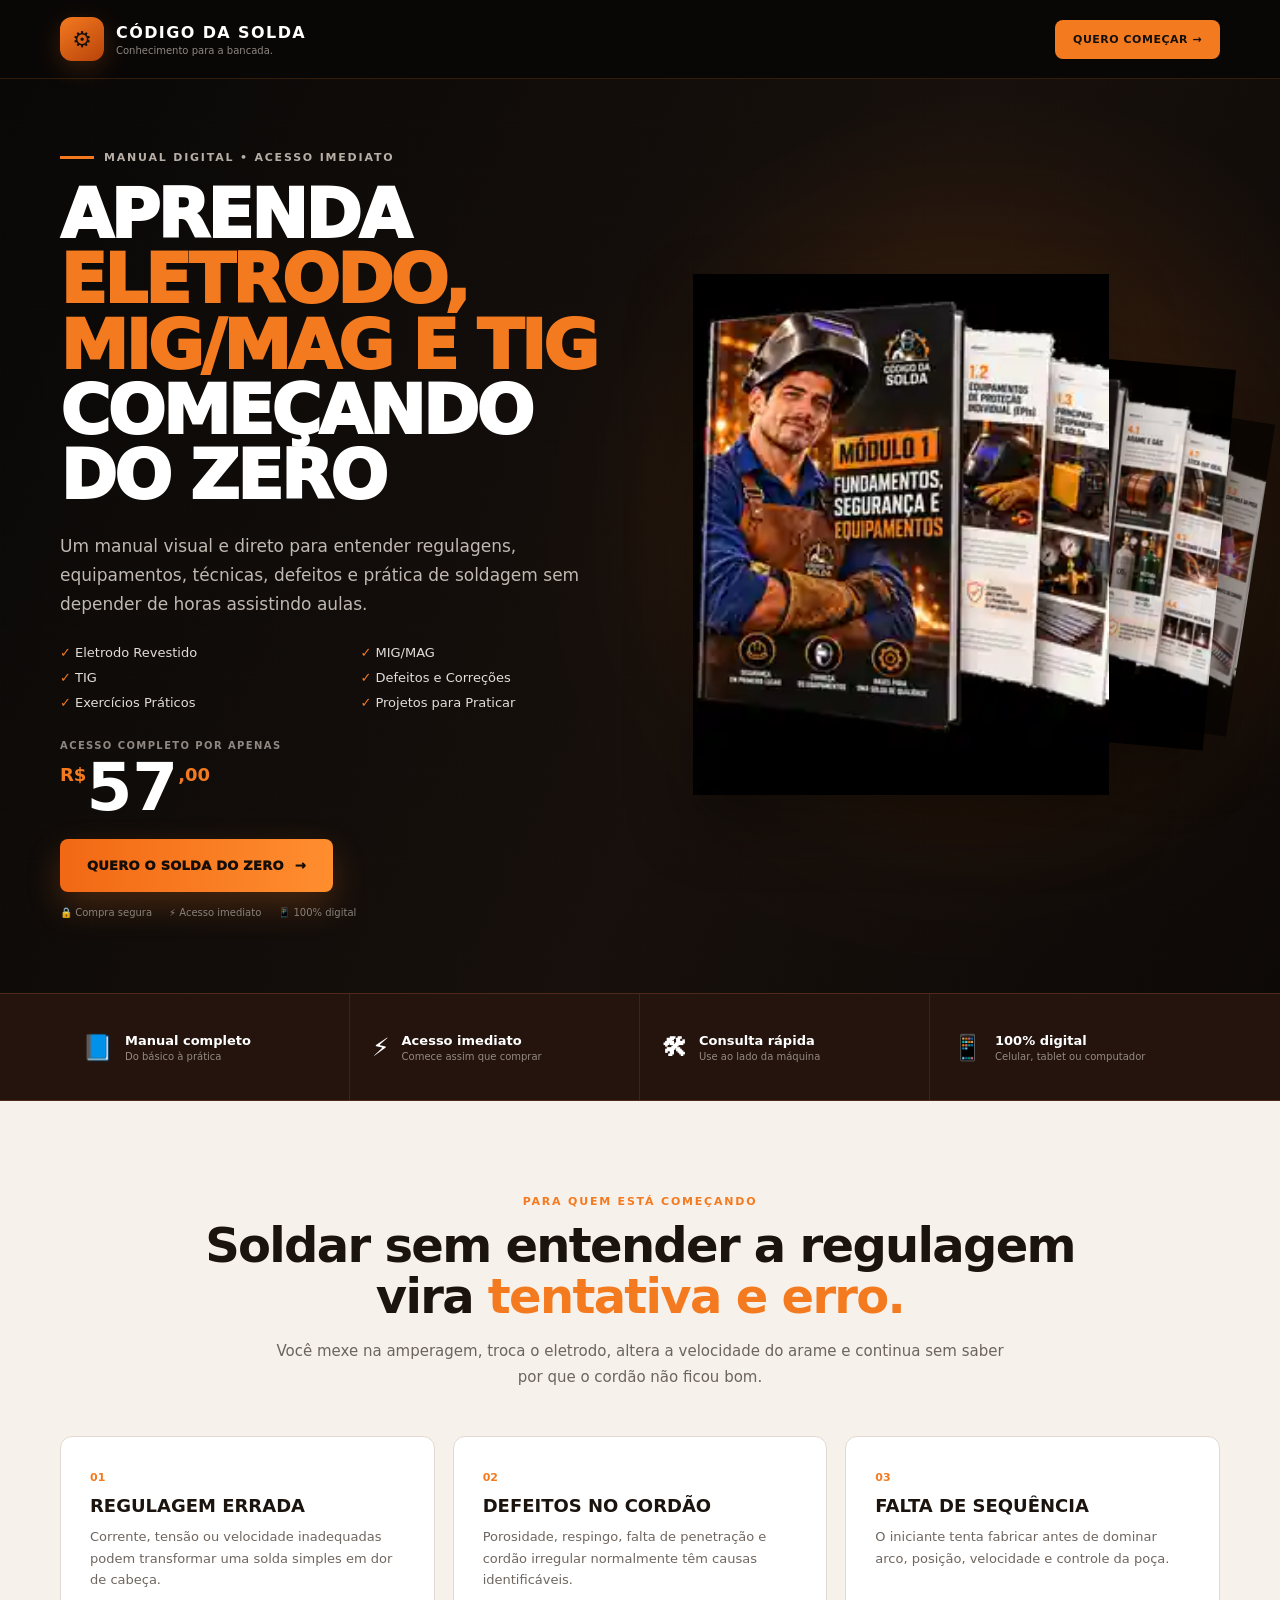
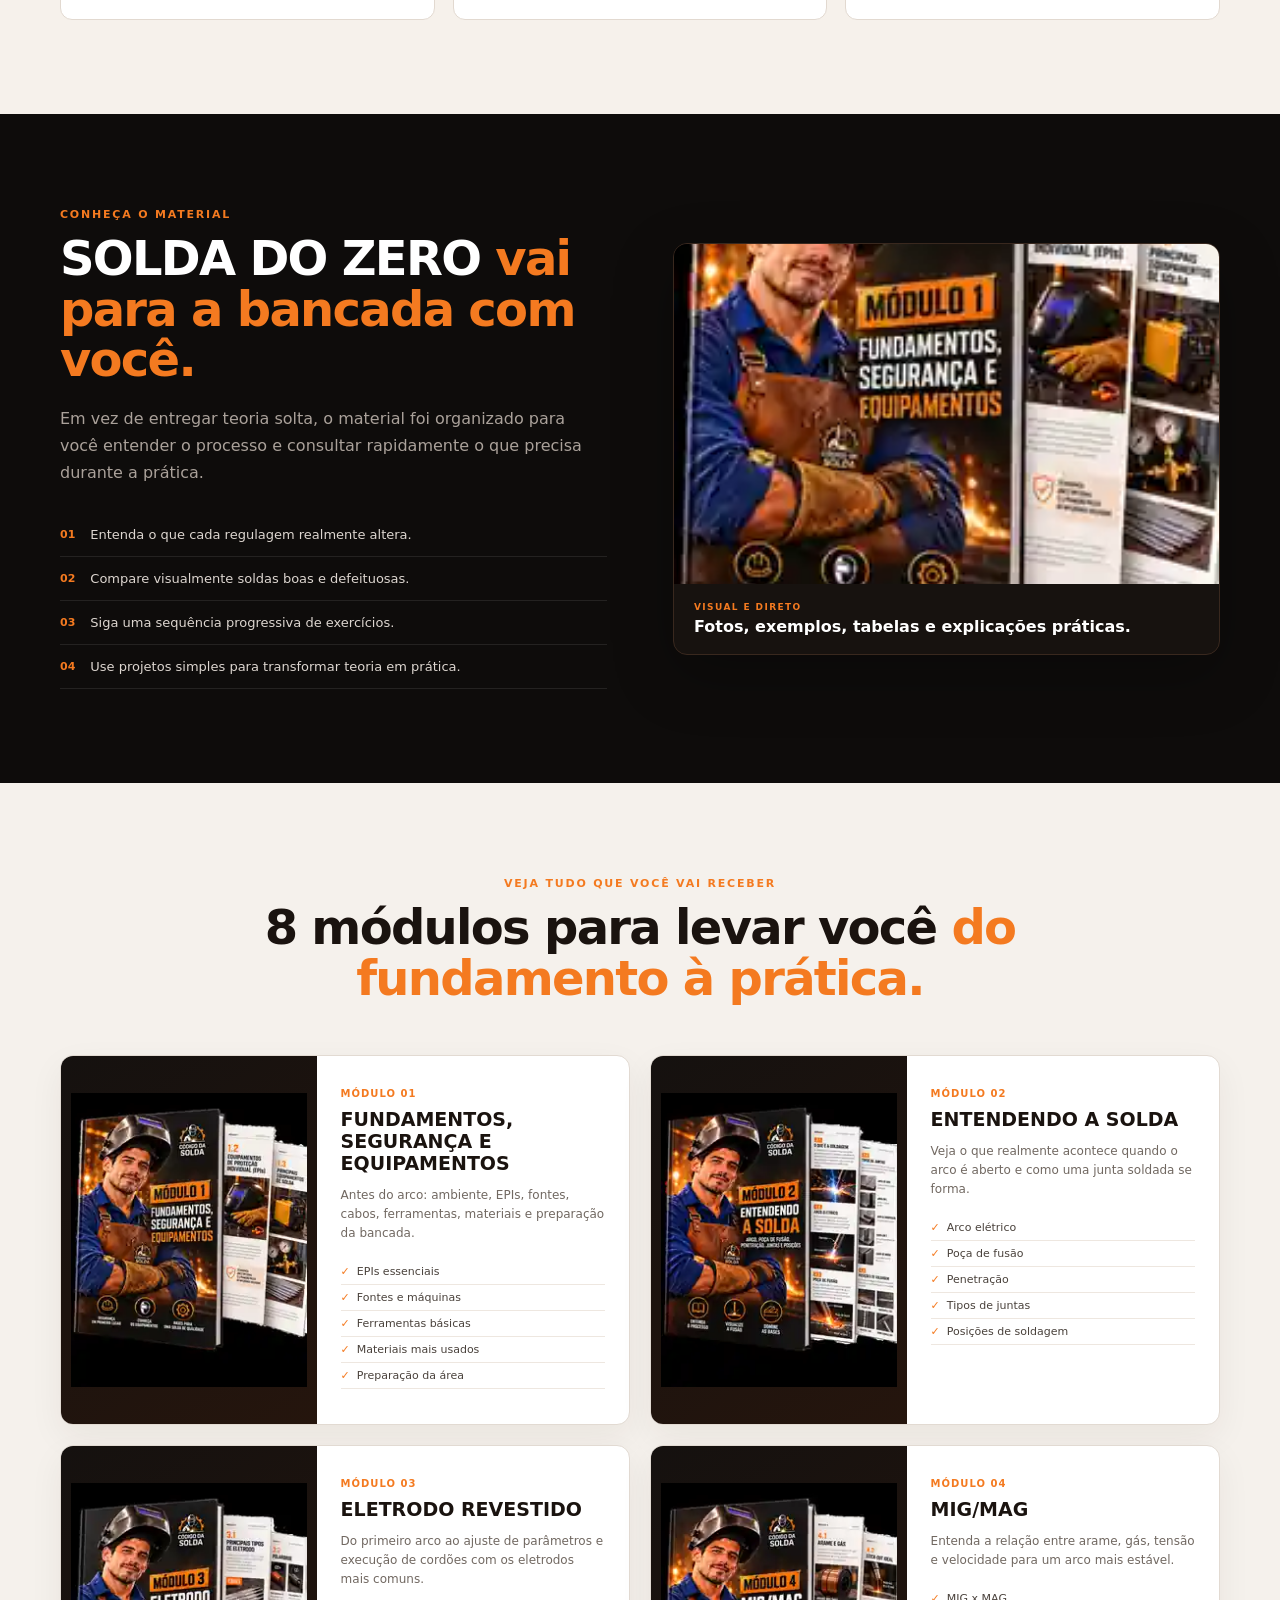
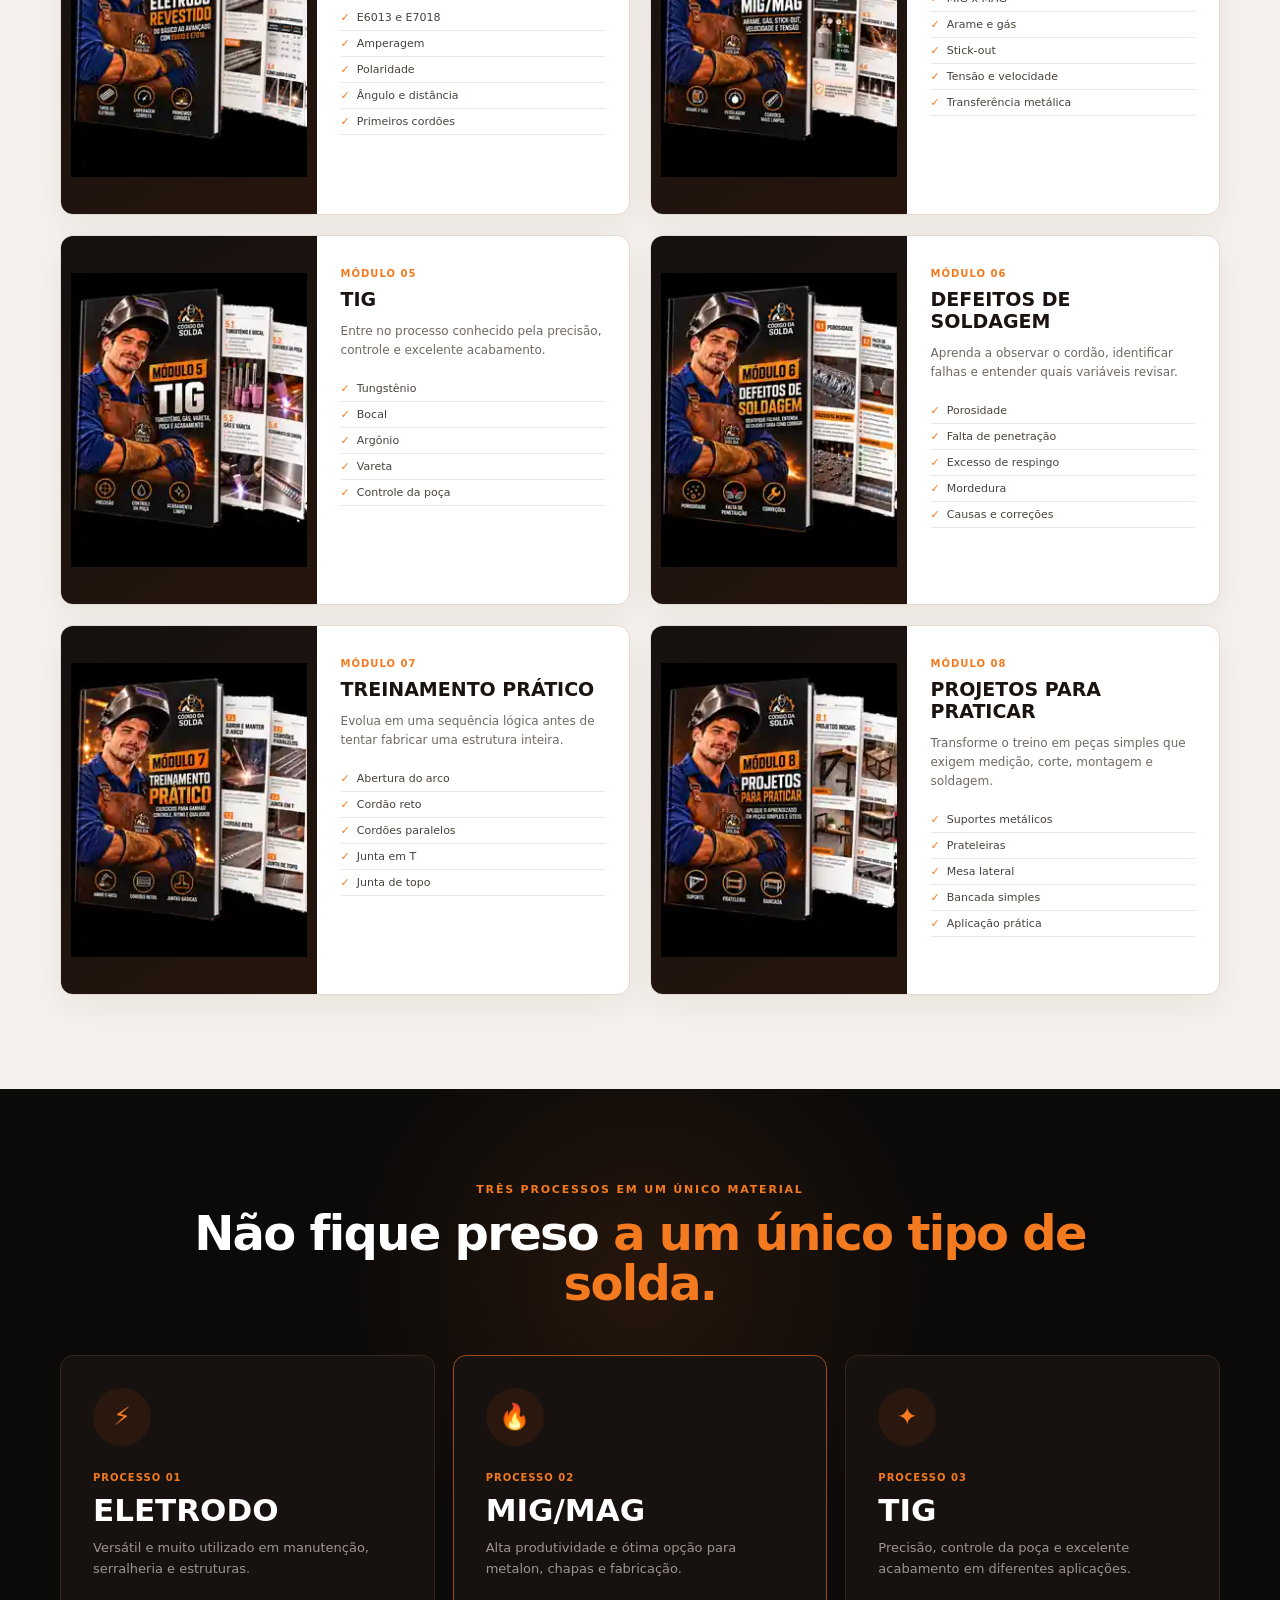
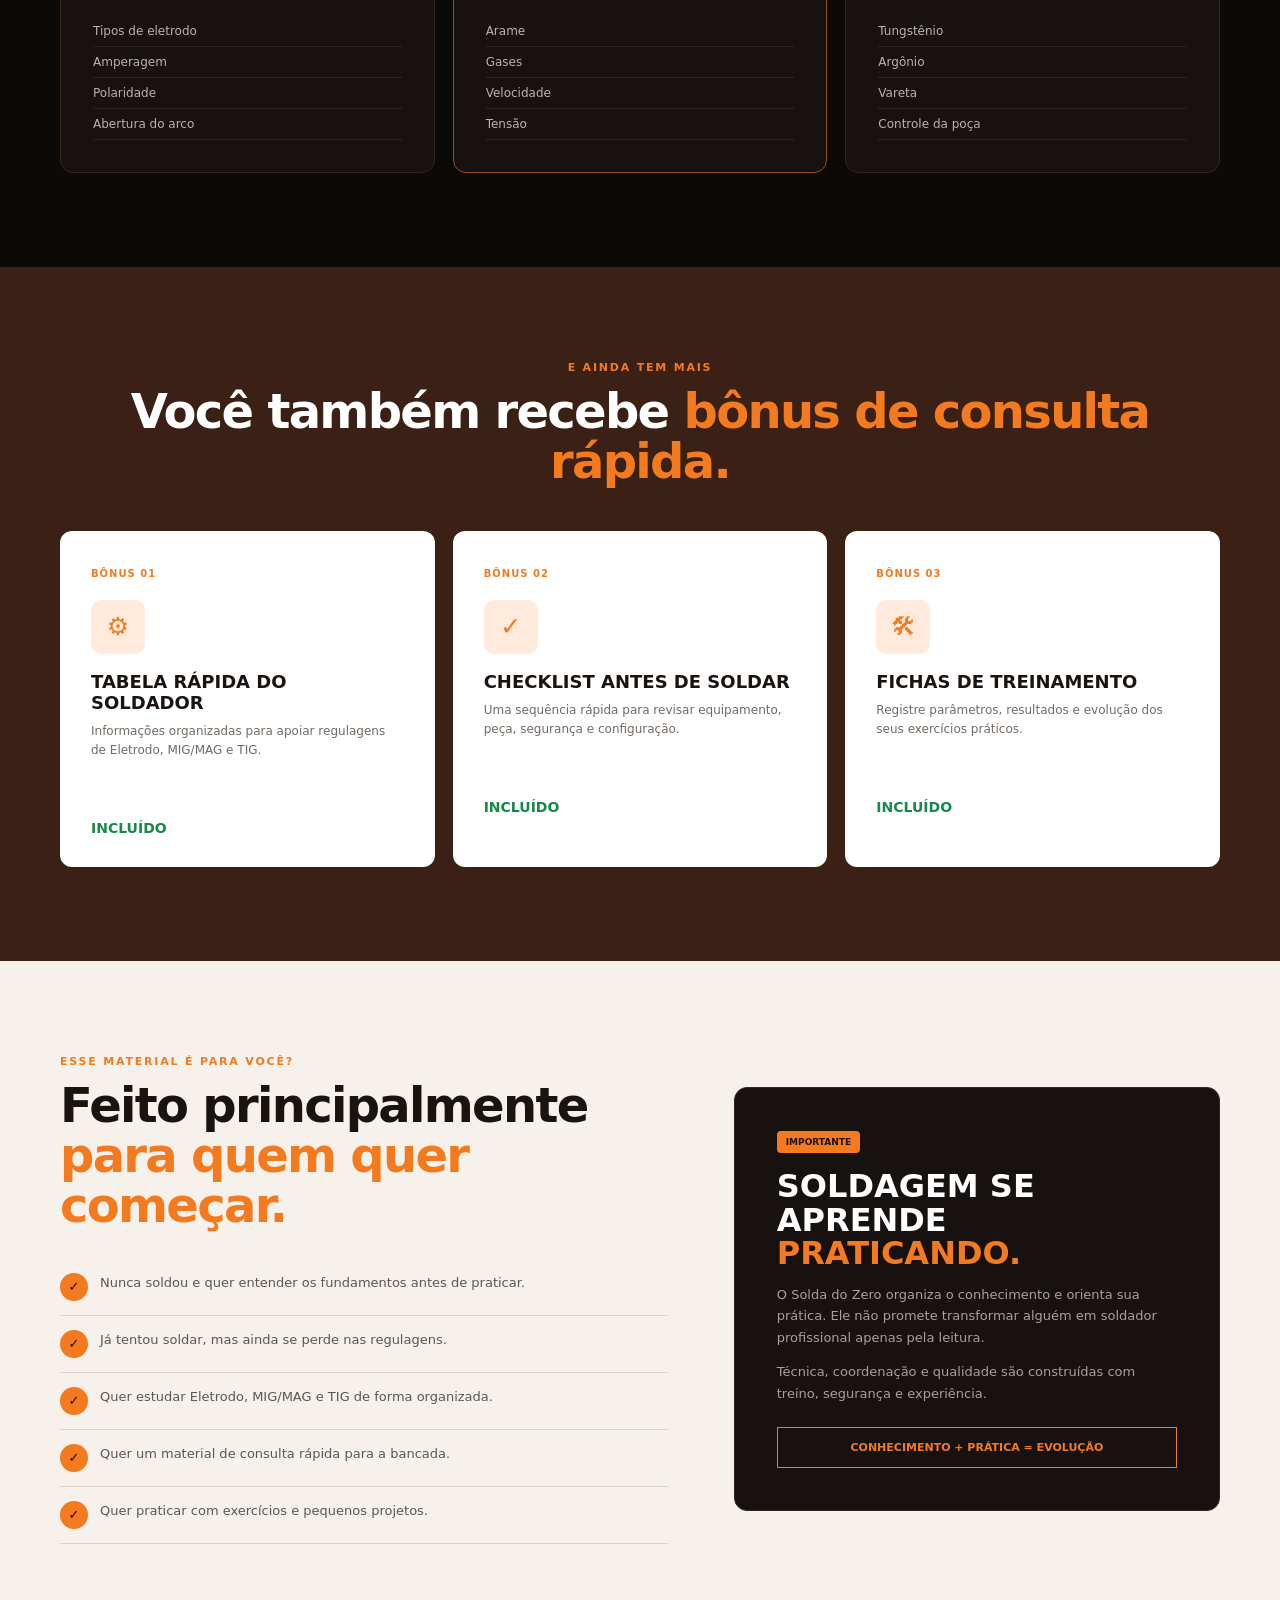
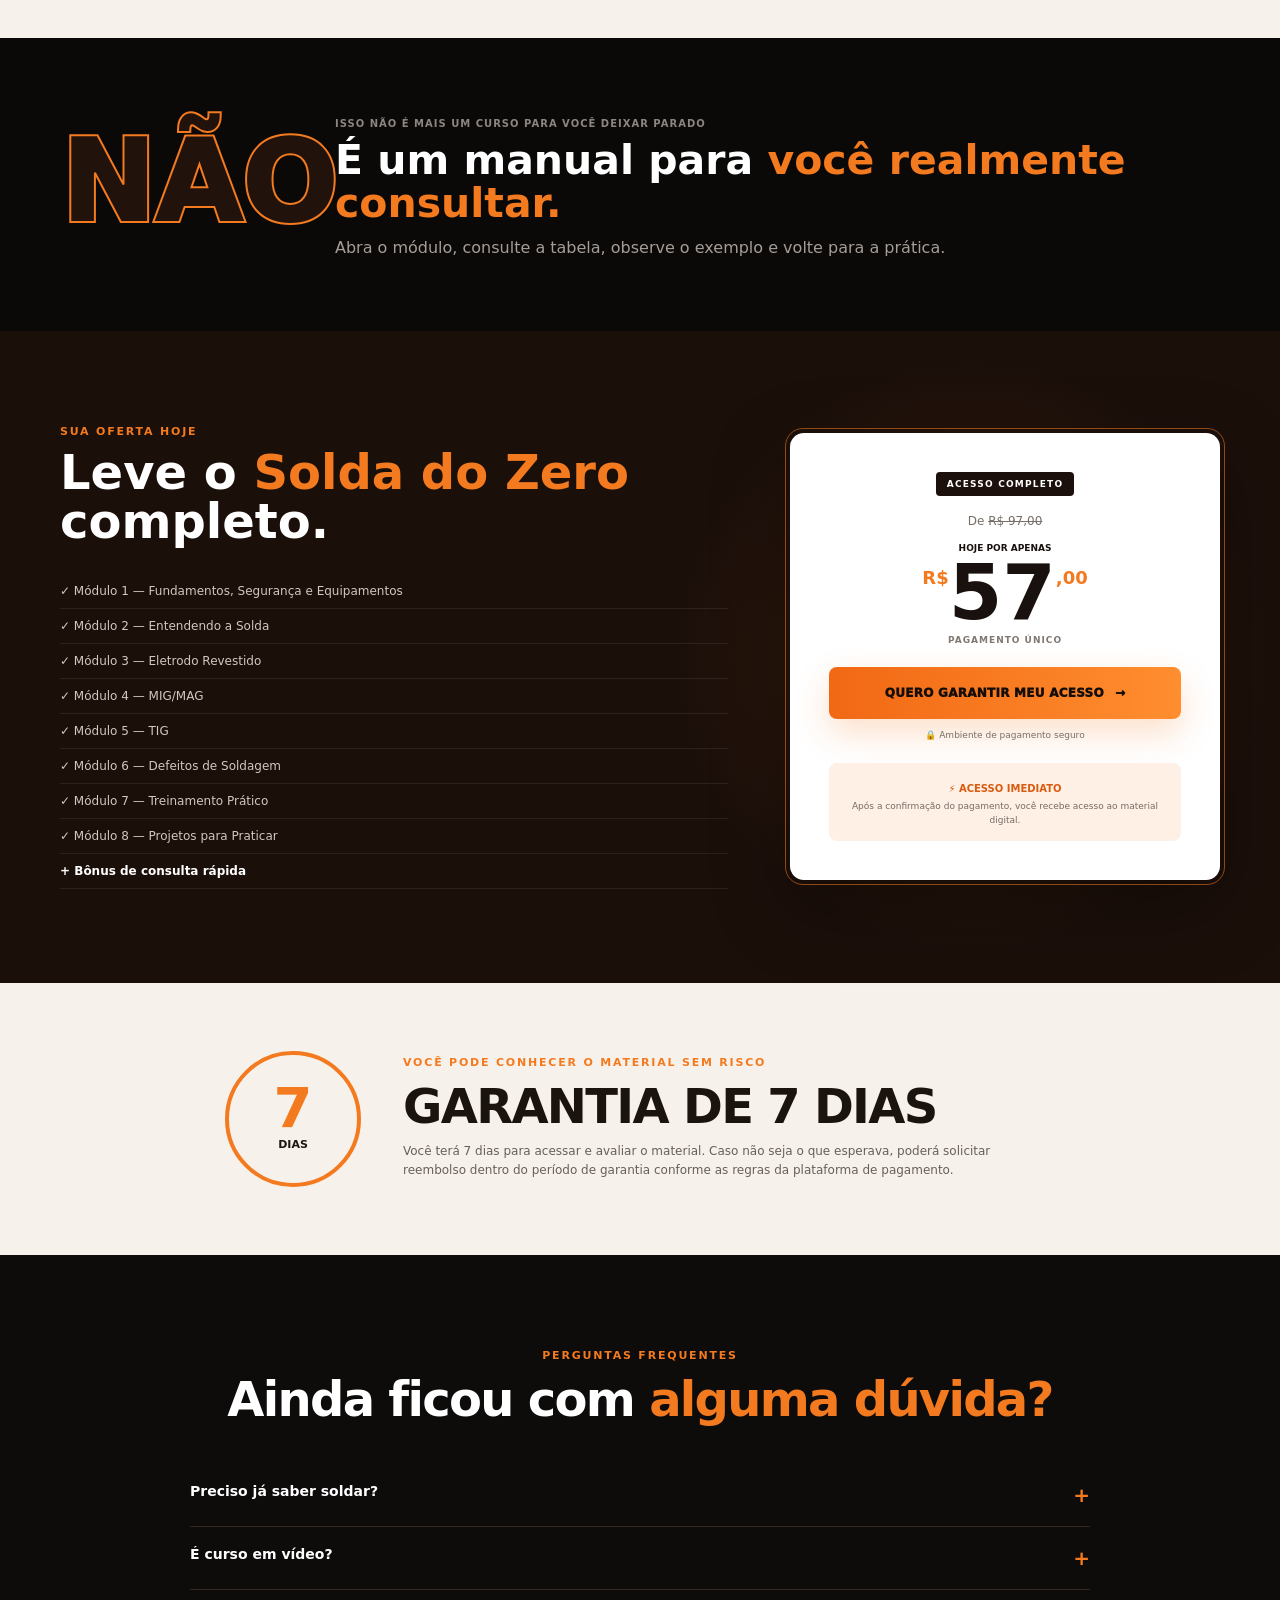
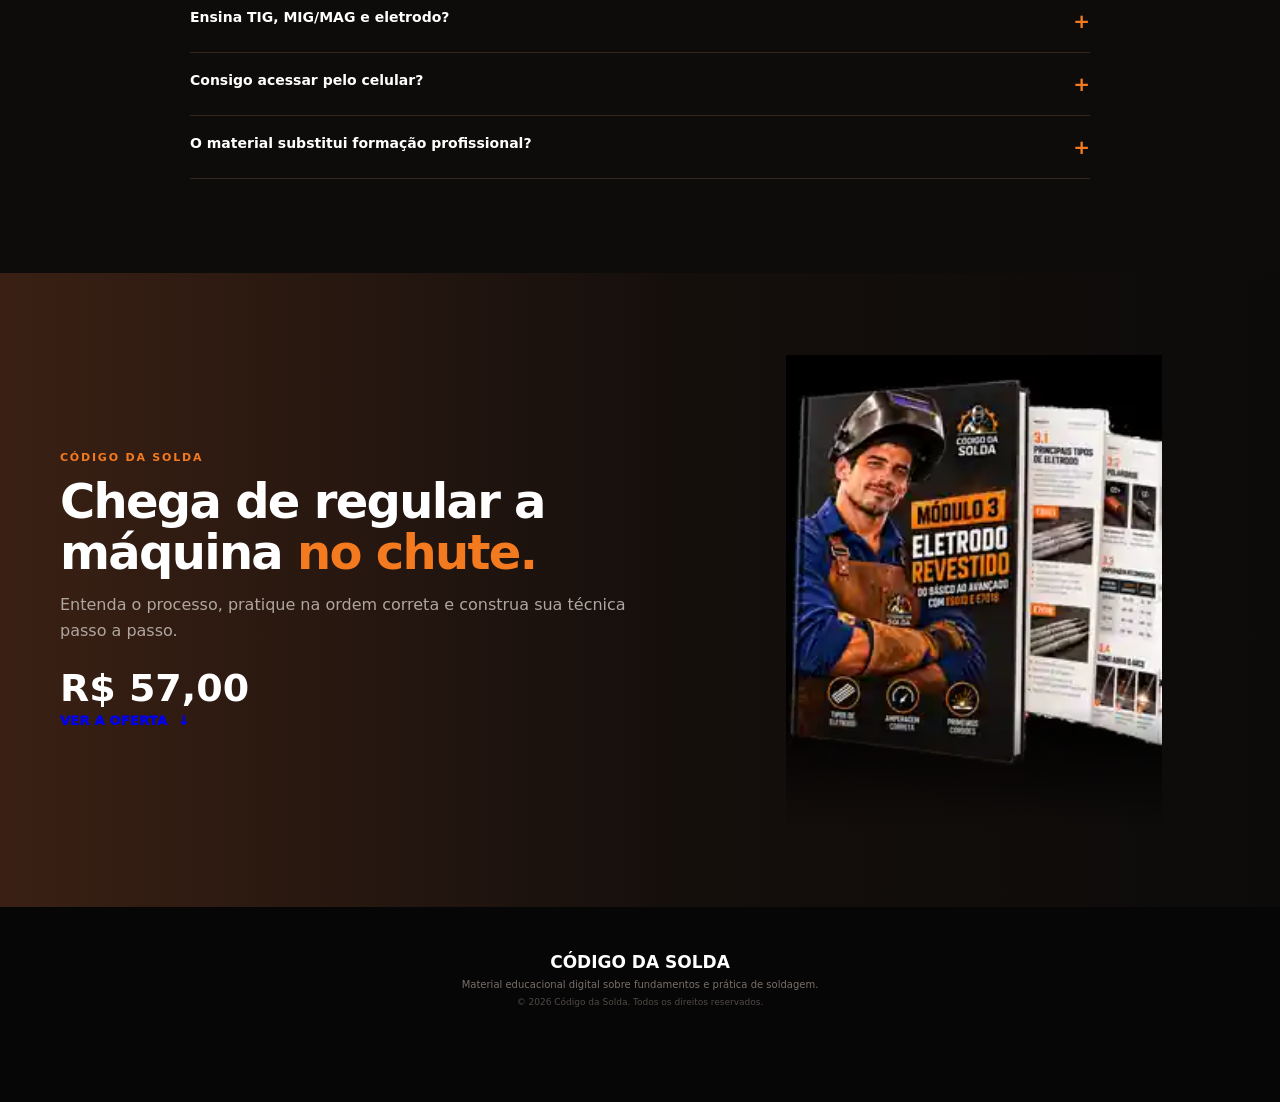
==== commit ee59401d: "Ajusta CTAs e remove preço da primeira dobra" ====
--- a/codigo-da-solda/index.html
+++ b/codigo-da-solda/index.html
@@ -36,7 +36,7 @@
         <span class="brand__mark" aria-hidden="true">⚙</span>
         <span><strong>CÓDIGO DA SOLDA</strong><small>Conhecimento para a bancada.</small></span>
       </a>
-      <a class="topbar__cta" href="#oferta">QUERO COMEÇAR <span>→</span></a>
+      <a class="topbar__cta scroll-link" href="#modulos">QUERO COMEÇAR <span>→</span></a>
     </div>
   </header>
 
@@ -179,7 +179,7 @@
 
     <section class="final-cta">
       <div class="wrap final-cta__grid">
-        <div class="reveal"><p class="section-label">CÓDIGO DA SOLDA</p><h2>Chega de regular a máquina <em>no chute.</em></h2><p>Entenda o processo, pratique na ordem correta e construa sua técnica passo a passo.</p><strong>R$ 57,00</strong><a class="button button--primary checkout-link" href="#oferta">QUERO COMEÇAR AGORA <span>→</span></a></div>
+        <div class="reveal"><p class="section-label">CÓDIGO DA SOLDA</p><h2>Chega de regular a máquina <em>no chute.</em></h2><p>Entenda o processo, pratique na ordem correta e construa sua técnica passo a passo.</p><strong>R$ 57,00</strong><a class="button button--ghost scroll-link" href="#oferta">VER A OFERTA <span>↓</span></a></div>
         <img class="reveal" data-asset="modulo03" alt="Soldador da marca Código da Solda" loading="lazy" />
       </div>
     </section>
@@ -187,7 +187,7 @@
 
   <footer><div class="wrap"><strong>CÓDIGO DA SOLDA</strong><p>Material educacional digital sobre fundamentos e prática de soldagem.</p><small>© 2026 Código da Solda. Todos os direitos reservados.</small></div></footer>
 
-  <div class="mobile-buy"><span><small>ACESSO COMPLETO</small><b>R$ 57</b></span><a class="checkout-link" href="#oferta">QUERO AGORA →</a></div>
+  <div class="mobile-buy"><span><small>ACESSO COMPLETO</small><b>R$ 57</b></span><a class="scroll-link" href="#oferta">VER OFERTA →</a></div>
 
 
   <script src="script.js"></script>
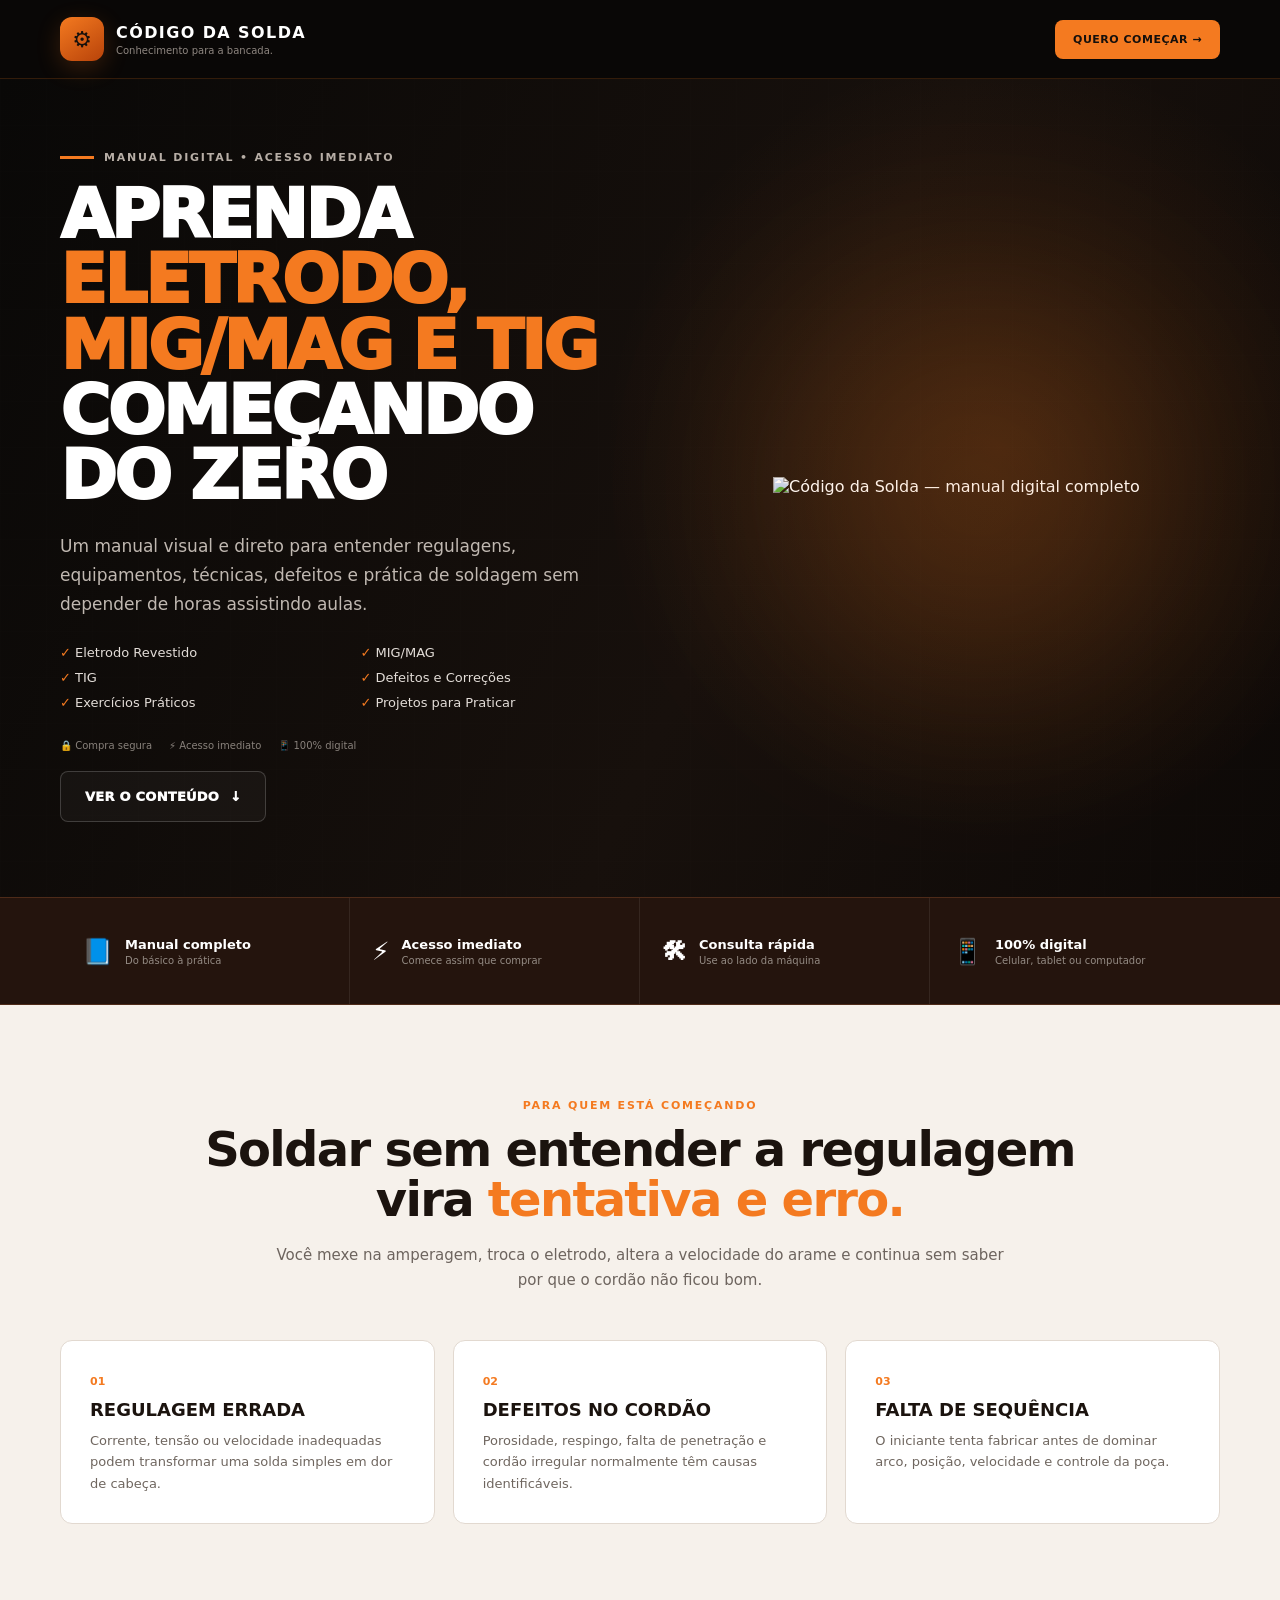
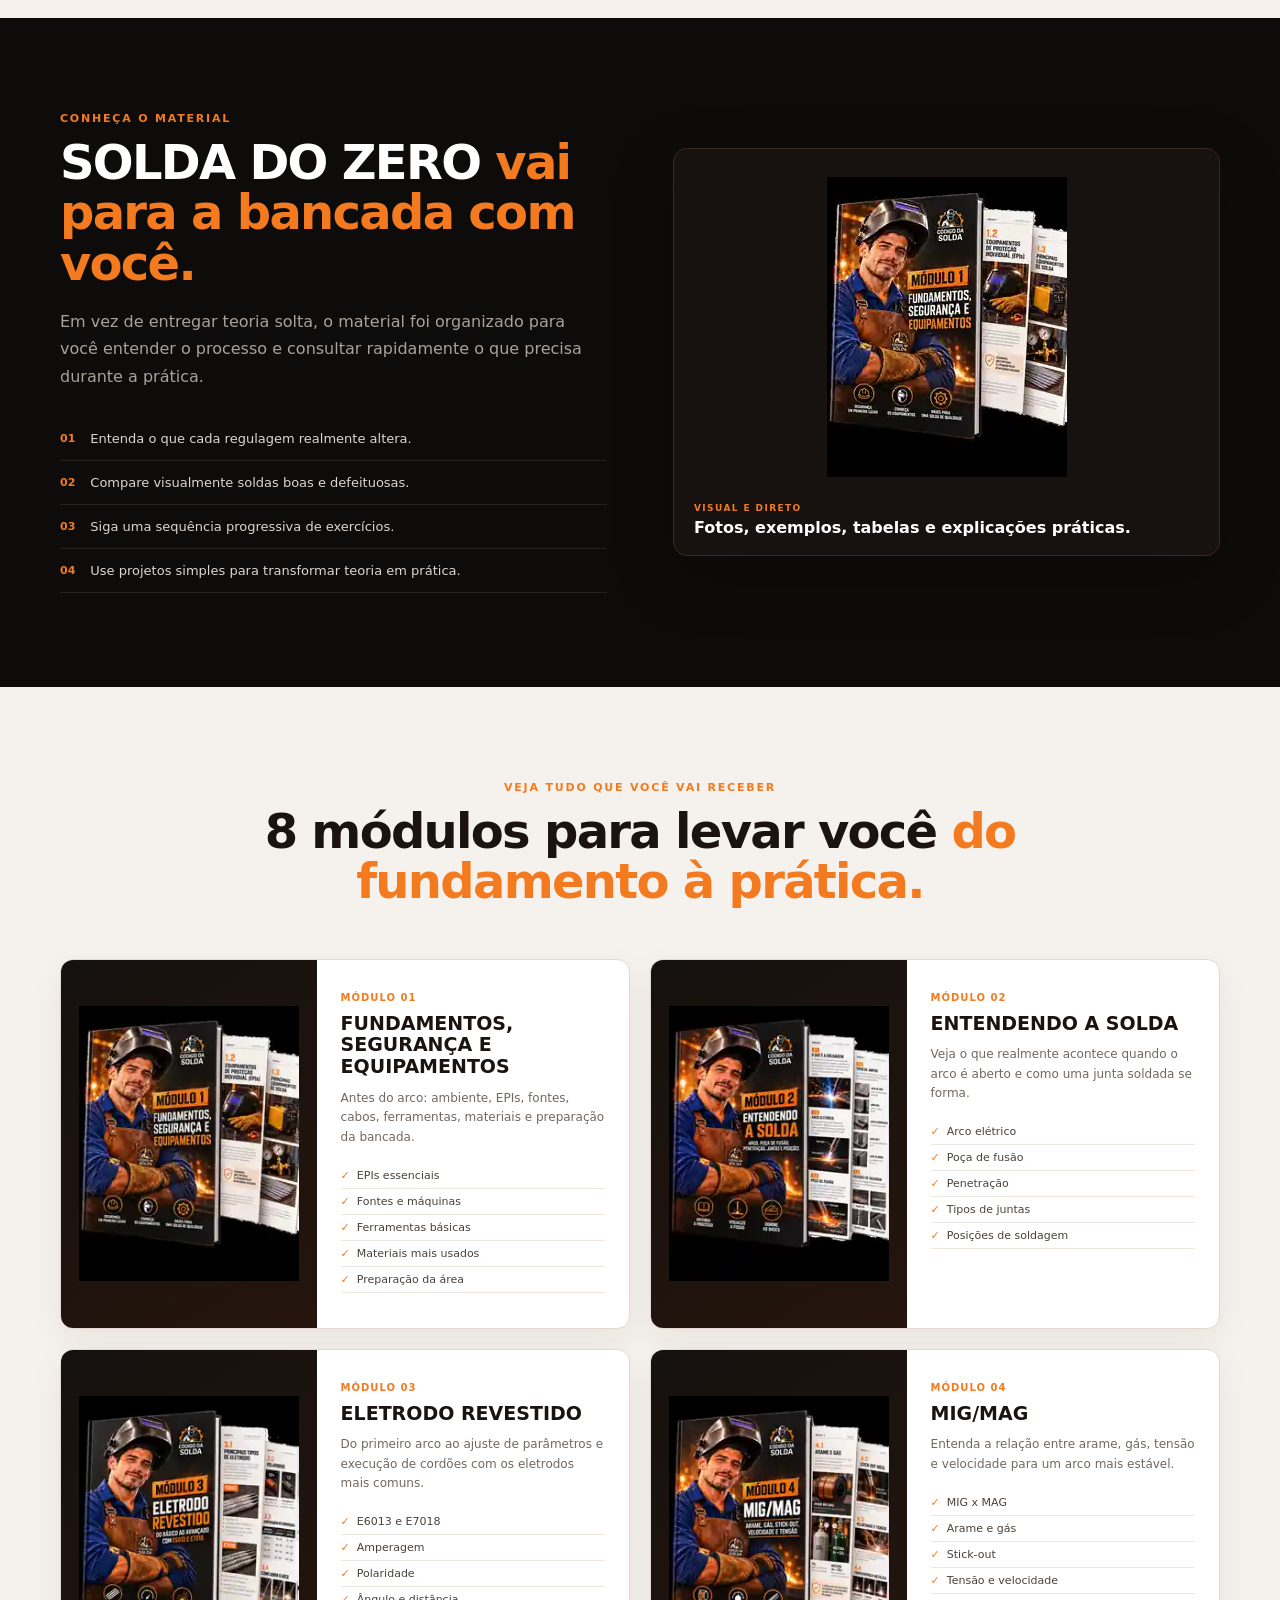
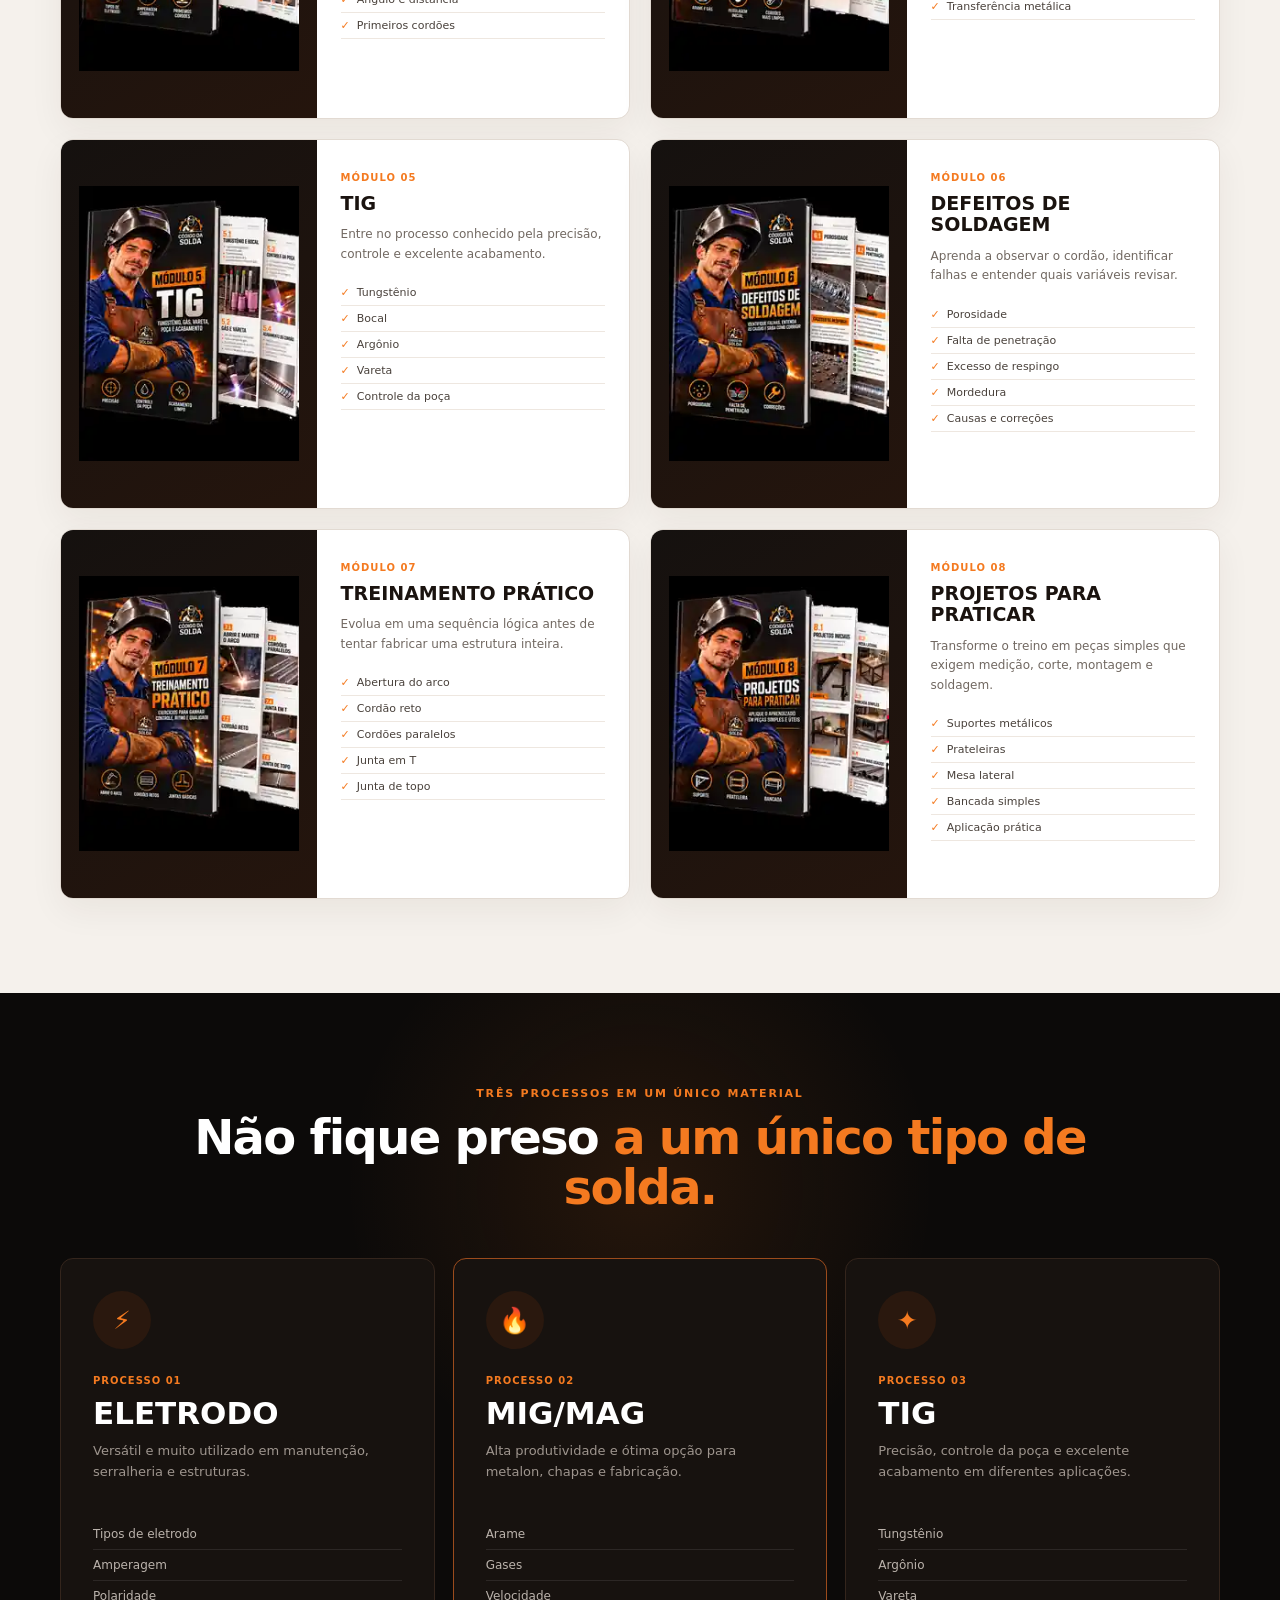
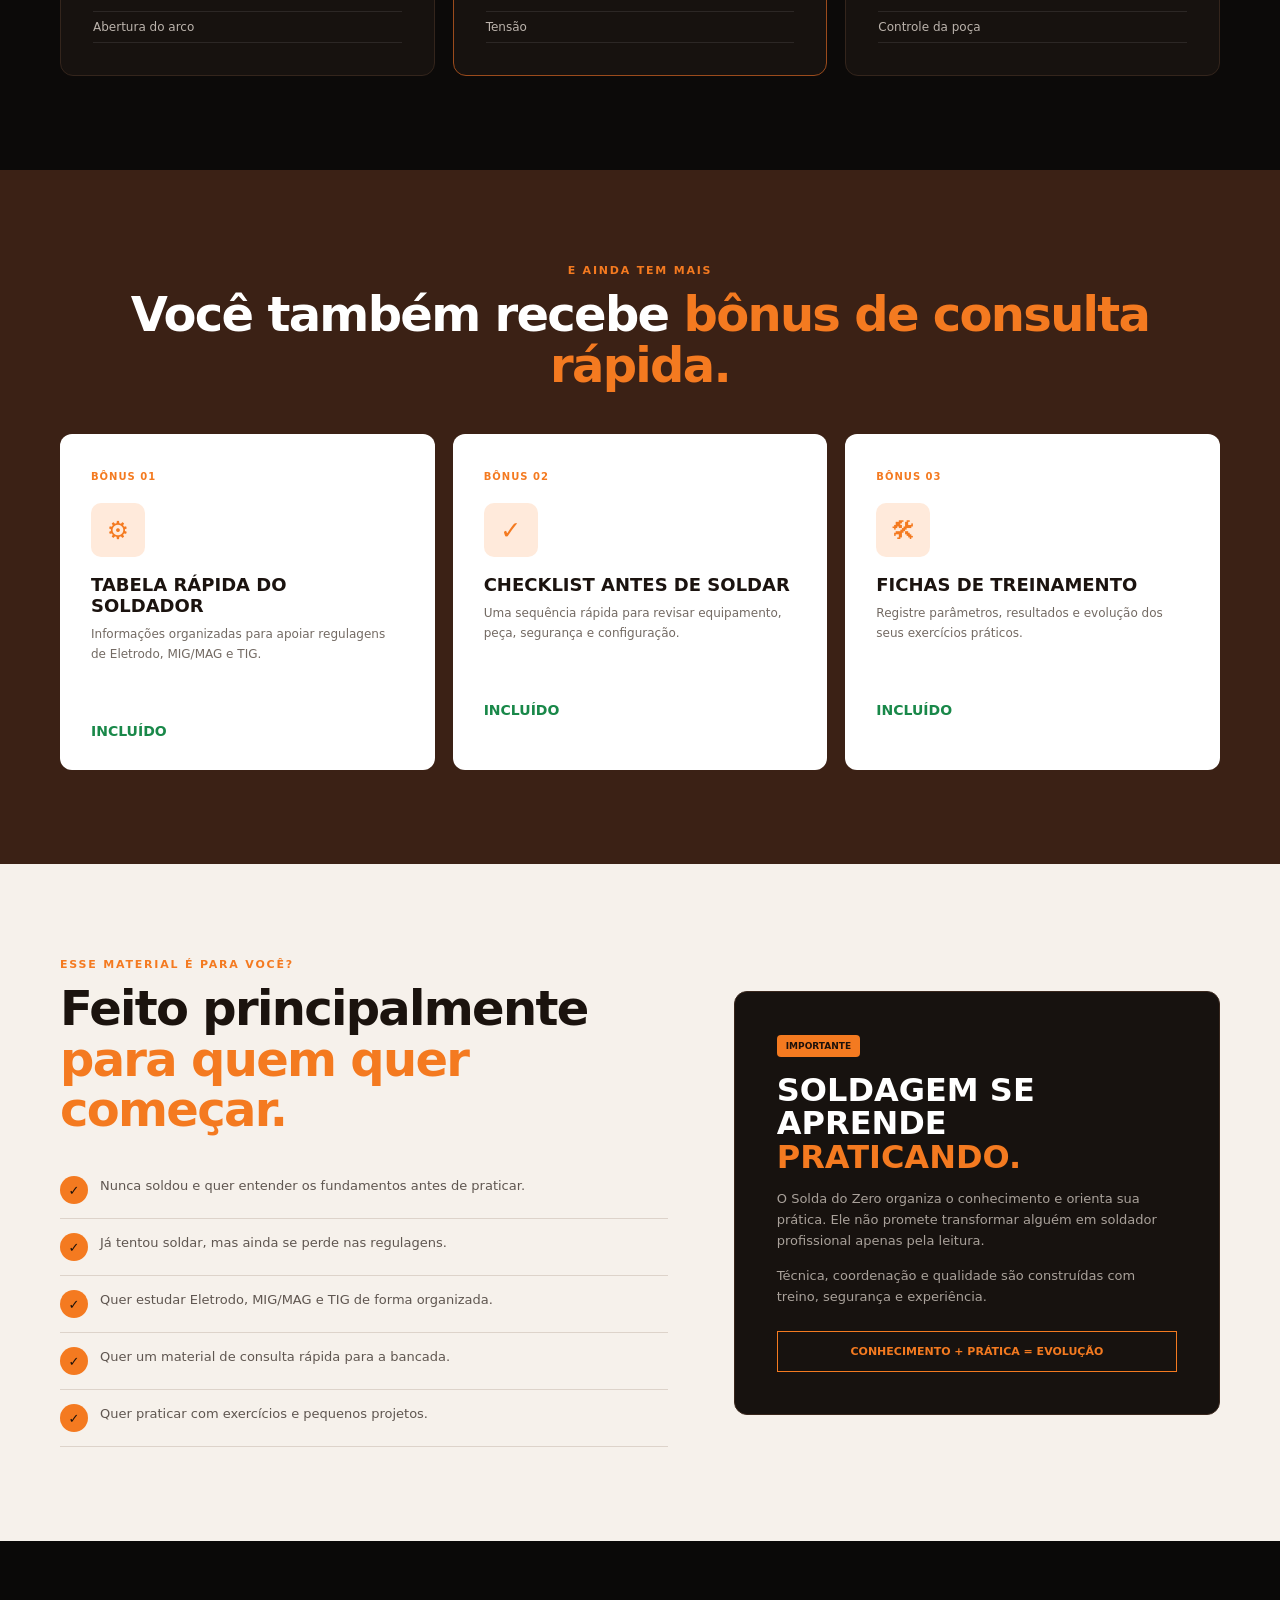
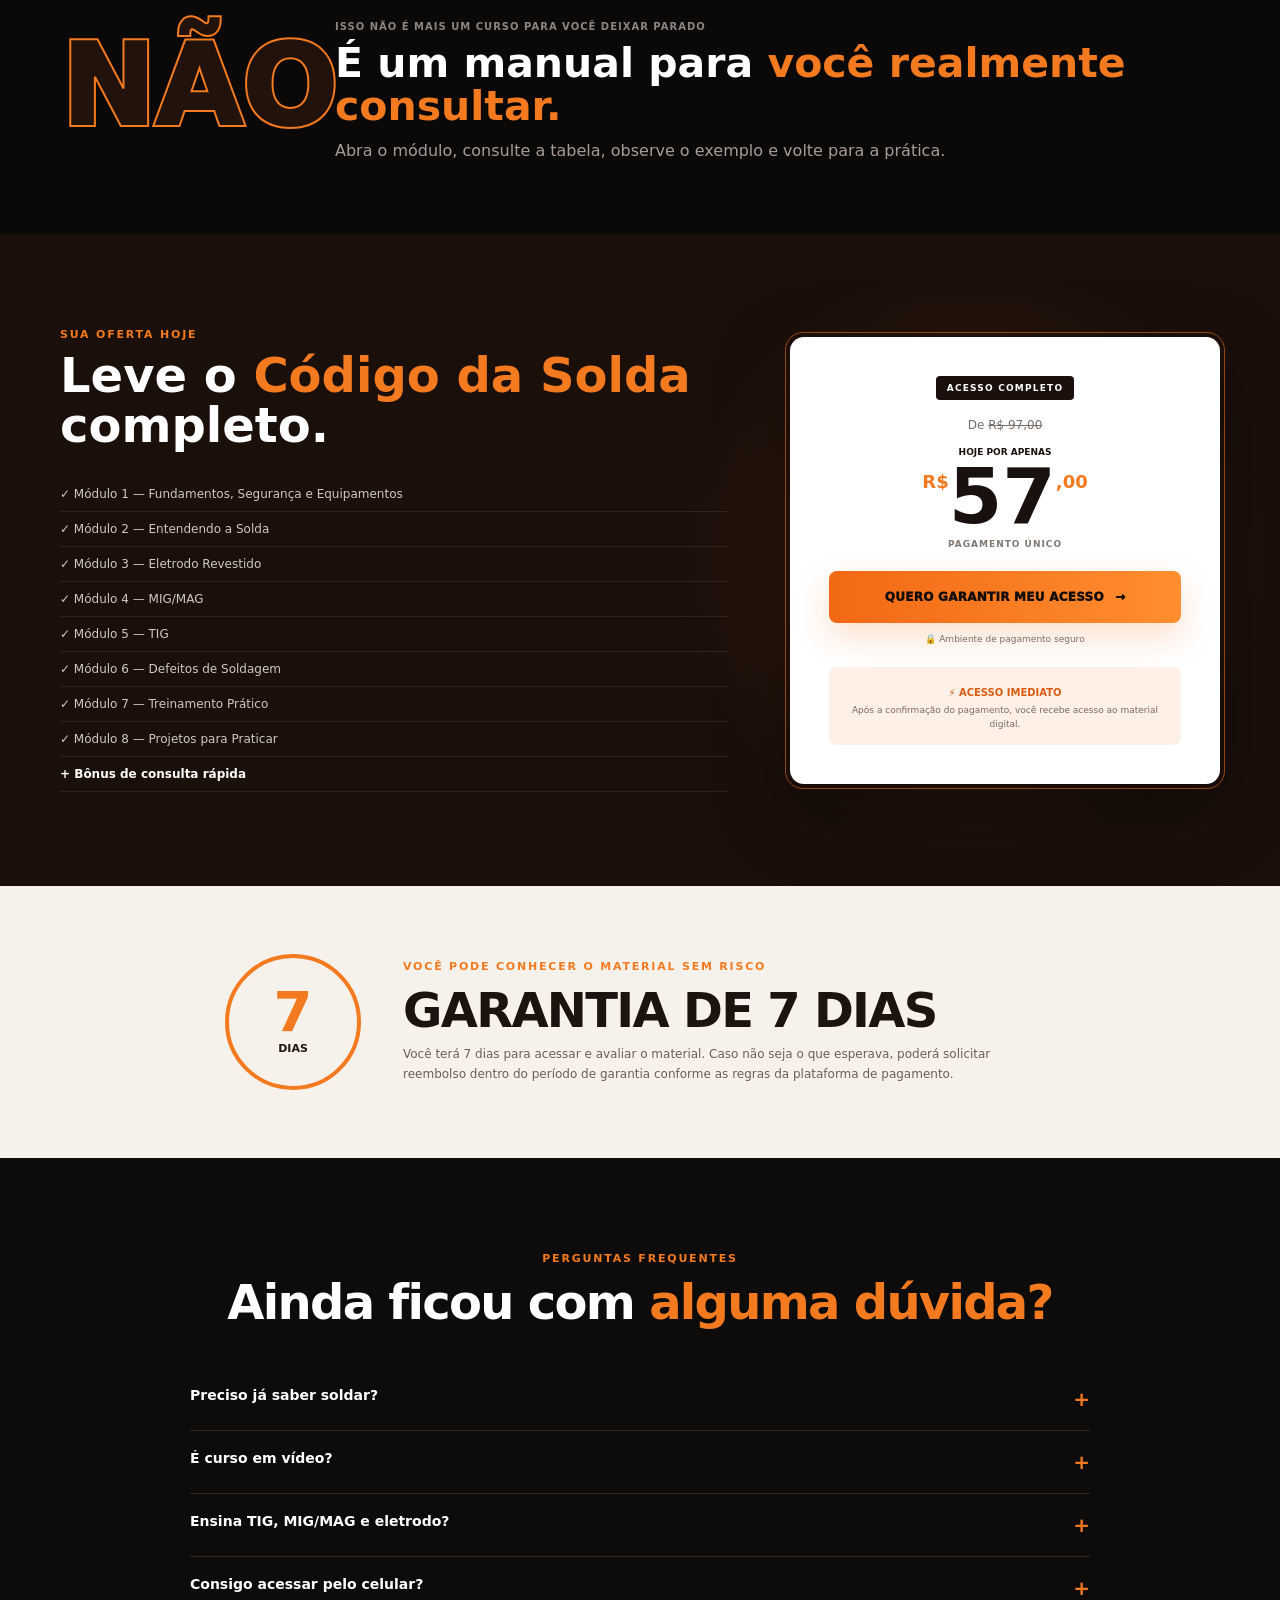
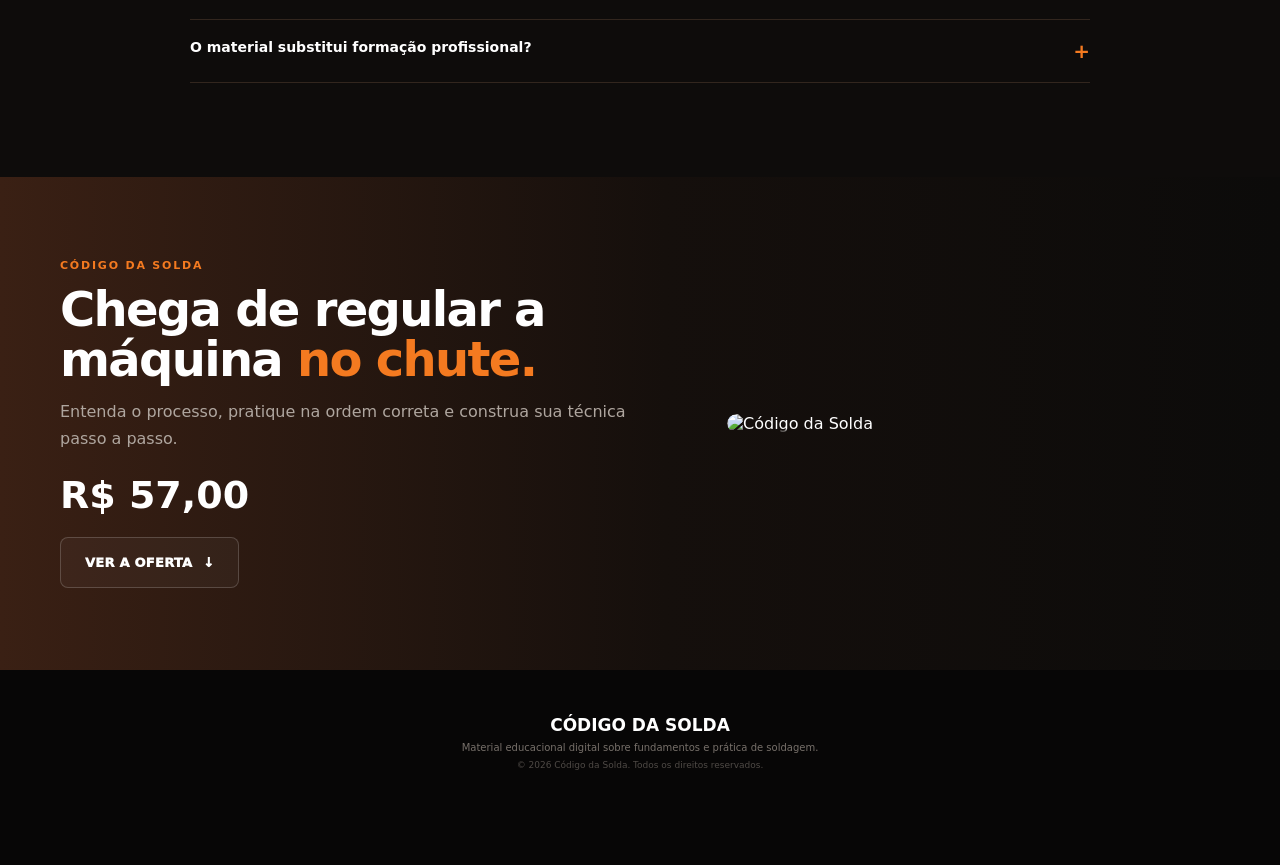
==== commit 87691012: "Atualiza hero e oferta para novos mockups Código da Solda" ====
--- a/codigo-da-solda/index.html
+++ b/codigo-da-solda/index.html
@@ -51,16 +51,13 @@
             <span>✓ Eletrodo Revestido</span><span>✓ MIG/MAG</span><span>✓ TIG</span>
             <span>✓ Defeitos e Correções</span><span>✓ Exercícios Práticos</span><span>✓ Projetos para Praticar</span>
           </div>
-          <div class="hero__price"><small>ACESSO COMPLETO POR APENAS</small><strong><sup>R$</sup>57<sup>,00</sup></strong></div>
-          <a class="button button--primary checkout-link" href="#oferta">QUERO O SOLDA DO ZERO <span>→</span></a>
-          <div class="trust"><span>🔒 Compra segura</span><span>⚡ Acesso imediato</span><span>📱 100% digital</span></div>
+          <div class="trust trust--hero"><span>🔒 Compra segura</span><span>⚡ Acesso imediato</span><span>📱 100% digital</span></div>
+          <a class="button button--ghost scroll-link" href="#modulos">VER O CONTEÚDO <span>↓</span></a>
         </div>
 
         <div class="hero__visual reveal">
           <div class="hero__glow"></div>
-          <img class="hero__book hero__book--back" data-asset="modulo05" alt="Mockup do módulo TIG" />
-          <img class="hero__book hero__book--mid" data-asset="modulo04" alt="Mockup do módulo MIG/MAG" />
-          <img class="hero__book hero__book--front" data-asset="modulo01" alt="Mockup do módulo Fundamentos, Segurança e Equipamentos" />
+          <img class="hero__product" data-asset="hero" alt="Código da Solda — manual digital completo" />
         </div>
       </div>
     </section>
@@ -157,7 +154,7 @@
 
     <section class="offer" id="oferta">
       <div class="wrap offer__grid">
-        <div class="offer__copy reveal"><p class="section-label">SUA OFERTA HOJE</p><h2>Leve o <em>Solda do Zero</em> completo.</h2><ul><li>✓ Módulo 1 — Fundamentos, Segurança e Equipamentos</li><li>✓ Módulo 2 — Entendendo a Solda</li><li>✓ Módulo 3 — Eletrodo Revestido</li><li>✓ Módulo 4 — MIG/MAG</li><li>✓ Módulo 5 — TIG</li><li>✓ Módulo 6 — Defeitos de Soldagem</li><li>✓ Módulo 7 — Treinamento Prático</li><li>✓ Módulo 8 — Projetos para Praticar</li><li class="offer__bonus">+ Bônus de consulta rápida</li></ul></div>
+        <div class="offer__copy reveal"><p class="section-label">SUA OFERTA HOJE</p><h2>Leve o <em>Código da Solda</em> completo.</h2><ul><li>✓ Módulo 1 — Fundamentos, Segurança e Equipamentos</li><li>✓ Módulo 2 — Entendendo a Solda</li><li>✓ Módulo 3 — Eletrodo Revestido</li><li>✓ Módulo 4 — MIG/MAG</li><li>✓ Módulo 5 — TIG</li><li>✓ Módulo 6 — Defeitos de Soldagem</li><li>✓ Módulo 7 — Treinamento Prático</li><li>✓ Módulo 8 — Projetos para Praticar</li><li class="offer__bonus">+ Bônus de consulta rápida</li></ul></div>
         <div class="checkout-card reveal"><span>ACESSO COMPLETO</span><p>De <s>R$ 97,00</s></p><small>HOJE POR APENAS</small><strong><sup>R$</sup>57<sup>,00</sup></strong><b>PAGAMENTO ÚNICO</b><a class="button button--primary checkout-link" href="#">QUERO GARANTIR MEU ACESSO <span>→</span></a><p class="checkout-card__safe">🔒 Ambiente de pagamento seguro</p><div><b>⚡ ACESSO IMEDIATO</b><p>Após a confirmação do pagamento, você recebe acesso ao material digital.</p></div></div>
       </div>
     </section>
@@ -180,7 +177,7 @@
     <section class="final-cta">
       <div class="wrap final-cta__grid">
         <div class="reveal"><p class="section-label">CÓDIGO DA SOLDA</p><h2>Chega de regular a máquina <em>no chute.</em></h2><p>Entenda o processo, pratique na ordem correta e construa sua técnica passo a passo.</p><strong>R$ 57,00</strong><a class="button button--ghost scroll-link" href="#oferta">VER A OFERTA <span>↓</span></a></div>
-        <img class="reveal" data-asset="modulo03" alt="Soldador da marca Código da Solda" loading="lazy" />
+        <img class="reveal final-cta__product" data-asset="hero" alt="Código da Solda" loading="lazy" />
       </div>
     </section>
   </main>
--- a/codigo-da-solda/styles.css
+++ b/codigo-da-solda/styles.css
@@ -1,4 +1,114 @@
 :root{--orange:#f47a20;--orange2:#ff9a45;--brown:#432517;--ink:#0d0b0a;--ink2:#17120f;--cream:#f6f1eb;--paper:#fff;--muted:#aaa19a;--line:rgba(255,255,255,.09)}*{box-sizing:border-box}html{scroll-behavior:smooth}body{margin:0;background:var(--ink);color:#fff;font-family:Inter,ui-sans-serif,system-ui,-apple-system,BlinkMacSystemFont,"Segoe UI",sans-serif;-webkit-font-smoothing:antialiased}.wrap{width:min(1160px,calc(100% - 40px));margin:auto}.narrow{max-width:900px}.center{text-align:center}h1,h2,h3,p{margin:0}em{font-style:normal;color:var(--orange)}.topbar{position:sticky;top:0;z-index:100;background:rgba(10,8,7,.93);backdrop-filter:blur(16px);border-bottom:1px solid rgba(244,122,32,.18)}.topbar__inner{height:78px;display:flex;align-items:center;justify-content:space-between}.brand{display:flex;align-items:center;gap:12px;text-decoration:none;color:#fff}.brand__mark{display:grid;place-items:center;width:44px;height:44px;border-radius:12px;background:linear-gradient(145deg,var(--orange),#b8430a);color:#16100c;font-size:22px;box-shadow:0 7px 24px rgba(244,122,32,.2)}.brand strong,.brand small{display:block}.brand strong{font-size:16px;letter-spacing:1.4px}.brand small{font-size:10px;color:#8f8781;margin-top:3px}.topbar__cta{background:var(--orange);color:#16100c;text-decoration:none;padding:13px 18px;border-radius:8px;font-size:11px;font-weight:900;letter-spacing:.5px}.hero{position:relative;overflow:hidden;background:radial-gradient(circle at 78% 45%,rgba(244,122,32,.14),transparent 36%),linear-gradient(115deg,#090807 0%,#17100c 58%,#0d0907 100%);padding:72px 0 75px}.hero:before{content:"";position:absolute;inset:0;opacity:.18;background-image:linear-gradient(rgba(255,255,255,.03) 1px,transparent 1px),linear-gradient(90deg,rgba(255,255,255,.03) 1px,transparent 1px);background-size:46px 46px}.hero__grid{position:relative;z-index:2;display:grid;grid-template-columns:1.05fr .95fr;gap:50px;align-items:center}.eyebrow,.section-label{color:var(--orange);font-weight:900;font-size:11px;letter-spacing:1.8px}.eyebrow{display:flex;align-items:center;gap:10px;color:#b7aea6}.eyebrow span{display:block;width:34px;height:3px;background:var(--orange)}.hero h1{font-size:clamp(44px,5.5vw,68px);line-height:.96;letter-spacing:-2.7px;font-weight:950;margin-top:18px}.hero h1 em{display:block}.hero__lead{max-width:650px;color:#c0b8b1;line-height:1.7;font-size:17px;margin-top:24px}.quick-list{display:grid;grid-template-columns:1fr 1fr;gap:10px 18px;margin-top:26px;font-size:13px;color:#e3ddd8}.quick-list span::first-letter{color:var(--orange)}.hero__price{margin-top:30px}.hero__price small{display:block;color:#8f8781;font-size:10px;letter-spacing:1.4px;font-weight:800}.hero__price strong{display:block;font-size:66px;line-height:.9;margin-top:7px}.hero__price sup{font-size:18px;color:var(--orange);vertical-align:top;position:relative;top:9px}.button{display:inline-flex;align-items:center;justify-content:center;gap:11px;text-decoration:none;border-radius:8px;font-size:13px;font-weight:950;letter-spacing:.25px;transition:.22s ease}.button--primary{margin-top:22px;background:linear-gradient(90deg,#f26814,#ff8e2f);color:#140d09;padding:19px 27px;box-shadow:0 14px 34px rgba(244,122,32,.24)}.button--primary:hover{transform:translateY(-2px);box-shadow:0 17px 40px rgba(244,122,32,.32)}.trust{display:flex;gap:17px;flex-wrap:wrap;margin-top:15px;color:#88817b;font-size:10px}.hero__visual{height:590px;position:relative}.hero__glow{position:absolute;width:420px;height:420px;border-radius:50%;background:var(--orange);filter:blur(125px);opacity:.18;right:8%;top:15%}.hero__book{position:absolute;filter:drop-shadow(0 28px 32px rgba(0,0,0,.36));object-fit:contain}.hero__book--front{width:79%;height:100%;left:0;top:0;z-index:3}.hero__book--mid{width:58%;height:84%;right:0;top:10%;z-index:2;transform:rotate(5deg);opacity:.9}.hero__book--back{width:48%;height:75%;right:-6%;top:17%;z-index:1;transform:rotate(9deg);opacity:.6}.benefit-strip{background:#24140d;border-block:1px solid #4e2b19}.benefit-strip__grid{display:grid;grid-template-columns:repeat(4,1fr);min-height:106px}.benefit-strip__grid>div{display:flex;align-items:center;gap:12px;padding:22px;border-right:1px solid rgba(255,255,255,.08)}.benefit-strip__grid>div:last-child{border-right:0}.benefit-strip b{font-size:25px}.benefit-strip strong,.benefit-strip small{display:block}.benefit-strip strong{font-size:13px}.benefit-strip small{margin-top:3px;color:#948b84;font-size:10px}.section{padding:94px 0}.section--light{background:var(--cream);color:#1b130e}.section--dark{background:#0e0c0b}.section--modules{background:#f5f1ec;color:#1a130f}.section--process{background:radial-gradient(circle at 50% 25%,rgba(244,122,32,.11),transparent 34%),#0c0a09}.section--bonus{background:#3b2115}.section h2,.guarantee h2,.final-cta h2{font-size:clamp(34px,4vw,48px);line-height:1.05;letter-spacing:-1.7px;margin-top:12px}.section-intro{max-width:750px;margin:18px auto 0;line-height:1.7;color:#6d645e;font-size:15px}.cards-3{display:grid;grid-template-columns:repeat(3,1fr);gap:18px;margin-top:46px}.pain-card{background:#fff;border:1px solid #e2d9d0;border-radius:12px;padding:29px}.pain-card>span{color:var(--orange);font-size:11px;font-weight:900}.pain-card h3{font-size:18px;margin-top:10px}.pain-card p{color:#6f665f;line-height:1.65;font-size:13px;margin-top:10px}.split{display:grid;grid-template-columns:1fr 1fr;gap:66px;align-items:center}.muted{color:var(--muted);line-height:1.7;margin-top:20px}.steps{list-style:none;padding:0;margin:27px 0 0}.steps li{display:flex;gap:15px;padding:14px 0;border-bottom:1px solid var(--line);align-items:center}.steps b{color:var(--orange);font-size:11px}.steps span{color:#ddd6d0;font-size:13px}.workshop-card{background:#17120f;border:1px solid #39281e;border-radius:14px;overflow:hidden;box-shadow:0 20px 60px rgba(0,0,0,.25)}.workshop-card img{display:block;width:100%;aspect-ratio:16/10;object-fit:cover}.workshop-card div{padding:18px 20px}.workshop-card small{display:block;color:var(--orange);font-size:9px;font-weight:900;letter-spacing:1.4px}.workshop-card strong{display:block;margin-top:5px}.module-list{margin-top:52px;display:grid;grid-template-columns:1fr 1fr;gap:20px}.module{display:grid;grid-template-columns:45% 55%;min-height:370px;background:#fff;border:1px solid #e2dad2;border-radius:13px;overflow:hidden;box-shadow:0 12px 34px rgba(55,35,22,.06)}.module__image{background:linear-gradient(150deg,#15110f,#25150d);padding:10px;display:grid;place-items:center}.module__image img{width:100%;height:100%;object-fit:contain}.module__copy{padding:26px 24px}.module__copy small,.process-card small,.bonus-card small{color:var(--orange);font-weight:900;font-size:10px;letter-spacing:1px}.module__copy h3{font-size:19px;line-height:1.15;margin-top:8px}.module__copy p{font-size:12px;line-height:1.6;color:#716861;margin-top:11px}.module__copy ul,.process-card ul{list-style:none;padding:0;margin:16px 0 0}.module__copy li{font-size:11px;padding:6px 0;border-bottom:1px solid #eee7e0;color:#49413b}.module__copy li:before{content:"✓";color:var(--orange);font-weight:900;margin-right:7px}.process-card{background:#17120f;border:1px solid #34251c;border-radius:13px;padding:32px}.process-card--hot{border-color:#9b4b1c;transform:translateY(-10px)}.process-card__icon{display:grid;place-items:center;width:58px;height:58px;border-radius:50%;background:#2a180e;color:var(--orange);font-size:25px;margin-bottom:20px}.process-card h3{font-size:31px;margin-top:7px}.process-card p{color:#9e958e;font-size:13px;line-height:1.6;margin-top:10px;min-height:62px}.process-card li{border-bottom:1px solid var(--line);padding:8px 0;font-size:12px;color:#bbb3ac}.bonus-cards{margin-top:44px}.bonus-card{background:#fff;color:#1b130f;border-radius:12px;padding:31px}.bonus-card>span{display:grid;place-items:center;width:54px;height:54px;background:#ffeadb;border-radius:10px;color:var(--orange);font-size:25px;margin-top:19px}.bonus-card h3{font-size:18px;margin-top:17px}.bonus-card p{font-size:12px;line-height:1.65;color:#736a63;margin-top:9px;min-height:78px}.bonus-card b{display:block;margin-top:20px;color:#198849;font-size:14px}.split--who{grid-template-columns:1fr .8fr}.who-list{margin-top:28px}.who-list p{display:flex;gap:12px;align-items:flex-start;padding:14px 0;border-bottom:1px solid #ddd3ca;color:#5f5650;font-size:13px;line-height:1.5}.who-list i{font-style:normal;flex:0 0 28px;height:28px;border-radius:50%;background:var(--orange);display:grid;place-items:center;color:#1c110b;font-weight:900}.truth-box{padding:42px;background:#17120f;color:#fff;border:1px solid #38261c;border-radius:13px}.truth-box>small{display:inline-block;background:var(--orange);color:#1d110a;padding:6px 9px;border-radius:4px;font-size:9px;font-weight:900}.truth-box h3{font-size:32px;line-height:1.05;margin-top:17px}.truth-box p{font-size:13px;line-height:1.65;color:#a9a19a;margin-top:13px}.truth-box strong{display:block;border:1px solid var(--orange);color:var(--orange);text-align:center;padding:13px;margin-top:23px;font-size:11px}.not-course{padding:74px 0;background:#0a0908}.not-course__grid{display:grid;grid-template-columns:230px 1fr;gap:45px;align-items:center}.not-course__grid>span{font-size:112px;line-height:.8;font-weight:950;color:#21130c;-webkit-text-stroke:2px var(--orange)}.not-course small{color:#8d857f;font-size:10px;font-weight:900;letter-spacing:1px}.not-course h2{font-size:41px;line-height:1.05;margin-top:8px}.not-course p{color:#a69d96;margin-top:13px}.offer{padding:94px 0;background:radial-gradient(circle at 76% 50%,rgba(244,122,32,.14),transparent 29%),#1b0f0a}.offer__grid{display:grid;grid-template-columns:1fr 430px;gap:62px;align-items:center}.offer__copy h2{font-size:48px;line-height:1.03;margin-top:10px}.offer__copy ul{list-style:none;padding:0;margin:27px 0 0}.offer__copy li{padding:10px 0;border-bottom:1px solid rgba(255,255,255,.08);font-size:12px;color:#d0c8c1}.offer__bonus{font-weight:900;color:#fff!important}.checkout-card{background:#fff;color:#18110d;padding:39px;border-radius:14px;text-align:center;box-shadow:0 25px 75px rgba(0,0,0,.35);position:relative}.checkout-card:before{content:"";position:absolute;inset:-5px;border:1px solid rgba(244,122,32,.55);border-radius:18px;pointer-events:none}.checkout-card>span{display:inline-block;background:#1b100b;color:#fff;font-size:9px;letter-spacing:1.2px;font-weight:900;padding:7px 11px;border-radius:4px}.checkout-card>p{color:#786f68;font-size:12px;margin-top:18px}.checkout-card>small{display:block;font-size:9px;font-weight:900;margin-top:15px}.checkout-card>strong{display:block;font-size:77px;line-height:.9;margin-top:5px}.checkout-card>strong sup{font-size:18px;color:var(--orange);vertical-align:top;position:relative;top:12px}.checkout-card>b{display:block;color:#817870;font-size:9px;letter-spacing:1px;margin-top:8px}.checkout-card .button{width:100%;font-size:12px}.checkout-card__safe{font-size:9px!important;margin-top:11px!important}.checkout-card>div{margin-top:23px;padding:14px;background:#fff0e5;border-radius:8px}.checkout-card>div b{font-size:10px;color:#d85b11}.checkout-card>div p{font-size:9px;line-height:1.5;color:#746b64;margin-top:4px}.guarantee{padding:68px 0}.guarantee__grid{max-width:830px;display:grid;grid-template-columns:140px 1fr;gap:38px;align-items:center}.guarantee__seal{width:136px;height:136px;border:4px solid var(--orange);border-radius:50%;display:grid;place-items:center;align-content:center;color:var(--orange)}.guarantee__seal b{font-size:56px;line-height:.8}.guarantee__seal span{font-size:11px;color:#1e150f;margin-top:7px;font-weight:900}.guarantee p:not(.section-label){color:#695f58;line-height:1.65;font-size:12px;margin-top:10px}.faq__list{margin-top:40px}.faq details{border-bottom:1px solid #32261e}.faq summary{cursor:pointer;list-style:none;padding:19px 0;font-weight:800;font-size:14px;display:flex;justify-content:space-between}.faq summary::-webkit-details-marker{display:none}.faq summary:after{content:"+";color:var(--orange);font-size:20px}.faq details[open] summary:after{content:"×"}.faq details p{color:#a69d96;line-height:1.7;font-size:12px;padding:0 0 19px}.final-cta{padding:82px 0;background:linear-gradient(90deg,#3a2014 0%,#150f0c 52%,#0c0b0a 100%)}.final-cta__grid{display:grid;grid-template-columns:1fr .78fr;gap:35px;align-items:center}.final-cta p:not(.section-label){color:#afa69f;line-height:1.65;max-width:600px;margin-top:15px}.final-cta strong{display:block;font-size:38px;margin-top:21px}.final-cta img{width:100%;max-height:470px;object-fit:contain;border-radius:18px;mask-image:linear-gradient(to bottom,#000 75%,transparent)}footer{padding:45px 0 95px;background:#070606;text-align:center}footer strong{font-size:17px}footer p{font-size:10px;color:#77706a;margin-top:7px}footer small{display:block;color:#4f4a46;font-size:9px;margin-top:7px}.mobile-buy{display:none}.reveal{opacity:0;transform:translateY(22px);transition:opacity .6s ease,transform .6s ease}.reveal.is-visible{opacity:1;transform:none}
 @media(max-width:900px){.wrap{width:min(100% - 28px,1160px)}.topbar__inner{height:66px}.brand small{display:none}.brand strong{font-size:13px}.brand__mark{width:38px;height:38px}.topbar__cta{padding:11px 13px;font-size:9px}.hero{padding:53px 0 60px}.hero__grid{grid-template-columns:1fr;gap:30px}.hero__copy{text-align:center}.eyebrow{justify-content:center}.hero h1{font-size:44px;letter-spacing:-1.7px}.hero__lead{font-size:15px;margin-inline:auto}.quick-list{max-width:550px;margin:24px auto 0;text-align:left}.trust{justify-content:center}.hero__visual{height:500px;max-width:620px;width:100%;margin:auto}.benefit-strip__grid{grid-template-columns:1fr 1fr}.benefit-strip__grid>div{border-bottom:1px solid rgba(255,255,255,.06)}.section{padding:75px 0}.cards-3,.module-list,.split,.split--who,.offer__grid,.final-cta__grid{grid-template-columns:1fr}.module-list{max-width:700px}.module{min-height:340px}.process-card--hot{transform:none}.not-course__grid{grid-template-columns:1fr;text-align:center}.not-course__grid>span{font-size:78px}.offer__copy h2{text-align:center}.offer__copy .section-label{text-align:center}.checkout-card{max-width:500px;margin:auto}.guarantee__grid{grid-template-columns:1fr;text-align:center}.guarantee__seal{margin:auto}.final-cta{text-align:center}.final-cta p{margin-inline:auto}.final-cta .button{margin-inline:auto}.final-cta img{max-width:500px;margin:auto}}
 @media(max-width:620px){.hero h1{font-size:36px}.quick-list{grid-template-columns:1fr;max-width:300px}.hero__visual{height:410px}.hero__book--front{width:90%}.hero__book--mid{width:62%;right:-8%}.hero__book--back{display:none}.benefit-strip__grid{grid-template-columns:1fr}.benefit-strip__grid>div{padding:16px 4px;border-right:0}.section h2,.guarantee h2,.final-cta h2{font-size:31px}.cards-3{grid-template-columns:1fr}.module{grid-template-columns:1fr}.module__image{height:390px}.module__copy{padding:24px}.not-course h2{font-size:31px}.offer__copy h2{font-size:35px}.checkout-card{padding:31px 20px}.final-cta h2{font-size:34px}footer{padding-bottom:110px}.mobile-buy{position:fixed;left:0;right:0;bottom:0;z-index:200;display:flex;align-items:center;justify-content:space-between;background:#0b0908;border-top:1px solid #3a2417;padding:9px 13px;box-shadow:0 -9px 30px rgba(0,0,0,.35)}.mobile-buy small,.mobile-buy b{display:block}.mobile-buy small{font-size:8px;color:#8d8580}.mobile-buy b{font-size:21px}.mobile-buy a{background:var(--orange);color:#17100c;text-decoration:none;font-size:10px;font-weight:950;padding:12px 14px;border-radius:6px}}
-@media(prefers-reduced-motion:reduce){html{scroll-behavior:auto}.reveal{opacity:1;transform:none;transition:none}.button{transition:none}}+@media(prefers-reduced-motion:reduce){html{scroll-behavior:auto}.reveal{opacity:1;transform:none;transition:none}.button{transition:none}}
+
+/* Ajustes de conversão e nitidez */
+.hero__price{display:none!important}
+.trust--hero{margin-top:30px}
+.button--ghost{
+  margin-top:20px;
+  padding:17px 24px;
+  color:#fff;
+  background:rgba(255,255,255,.035);
+  border:1px solid rgba(255,255,255,.18);
+  box-shadow:none
+}
+.button--ghost:hover{
+  border-color:rgba(244,122,32,.7);
+  background:rgba(244,122,32,.07);
+  transform:translateY(-2px)
+}
+.hero__visual{
+  height:570px;
+  display:flex;
+  align-items:center;
+  justify-content:center;
+  overflow:visible
+}
+.hero__glow{
+  width:390px;
+  height:390px;
+  right:9%;
+  top:16%;
+  filter:blur(105px);
+  opacity:.16
+}
+.hero__book{
+  height:auto!important;
+  max-height:none;
+  image-rendering:auto;
+  backface-visibility:hidden;
+  transform-origin:center bottom
+}
+.hero__book--front{
+  width:61%;
+  left:8%;
+  top:4%;
+  z-index:3
+}
+.hero__book--mid{
+  width:48%;
+  right:5%;
+  top:12%;
+  z-index:2;
+  transform:rotate(4deg);
+  opacity:.92
+}
+.hero__book--back{
+  width:39%;
+  right:-2%;
+  top:20%;
+  z-index:1;
+  transform:rotate(7deg);
+  opacity:.7
+}
+.module__image img{
+  width:min(100%,260px);
+  height:auto;
+  max-height:340px
+}
+.workshop-card img{
+  aspect-ratio:auto;
+  max-height:520px;
+  object-fit:contain;
+  background:#120d0a
+}
+
+@media(max-width:900px){
+  .hero__visual{height:490px}
+  .hero__book--front{width:62%;left:13%;top:2%}
+  .hero__book--mid{width:45%;right:4%;top:13%}
+  .hero__book--back{width:34%;right:1%;top:22%}
+}
+
+@media(max-width:620px){
+  .hero__visual{height:390px;margin-top:8px}
+  .hero__book--front{width:70%;left:8%;top:0}
+  .hero__book--mid{width:48%;right:-3%;top:12%}
+  .hero__book--back{display:none}
+  .button--ghost{width:100%;max-width:360px}
+  .module__image img{width:min(100%,300px);max-height:370px}
+}
+
+/* Mantém os mockups na resolução nativa para evitar borrado */
+.hero__visual{min-width:430px}
+.hero__book--front{width:240px!important;left:14%;top:3%}
+.hero__book--mid{width:220px!important;right:7%;top:13%}
+.hero__book--back{width:190px!important;right:0;top:22%}
+.workshop-card{display:grid;place-items:center}
+.workshop-card>img{width:240px!important;max-width:100%;height:auto!important;margin:28px auto 8px;display:block}
+.workshop-card>div{width:100%}
+.module__image img{width:220px!important;max-width:100%;height:auto!important}
+
+@media(max-width:900px){
+  .hero__visual{min-width:0}
+  .hero__book--front{width:240px!important;left:18%;top:2%}
+  .hero__book--mid{width:210px!important;right:10%;top:14%}
+  .hero__book--back{width:180px!important;right:4%;top:23%}
+}
+@media(max-width:620px){
+  .hero__book--front{width:220px!important;left:8%;top:0}
+  .hero__book--mid{width:190px!important;right:-2%;top:14%}
+  .module__image img{width:240px!important}
+}
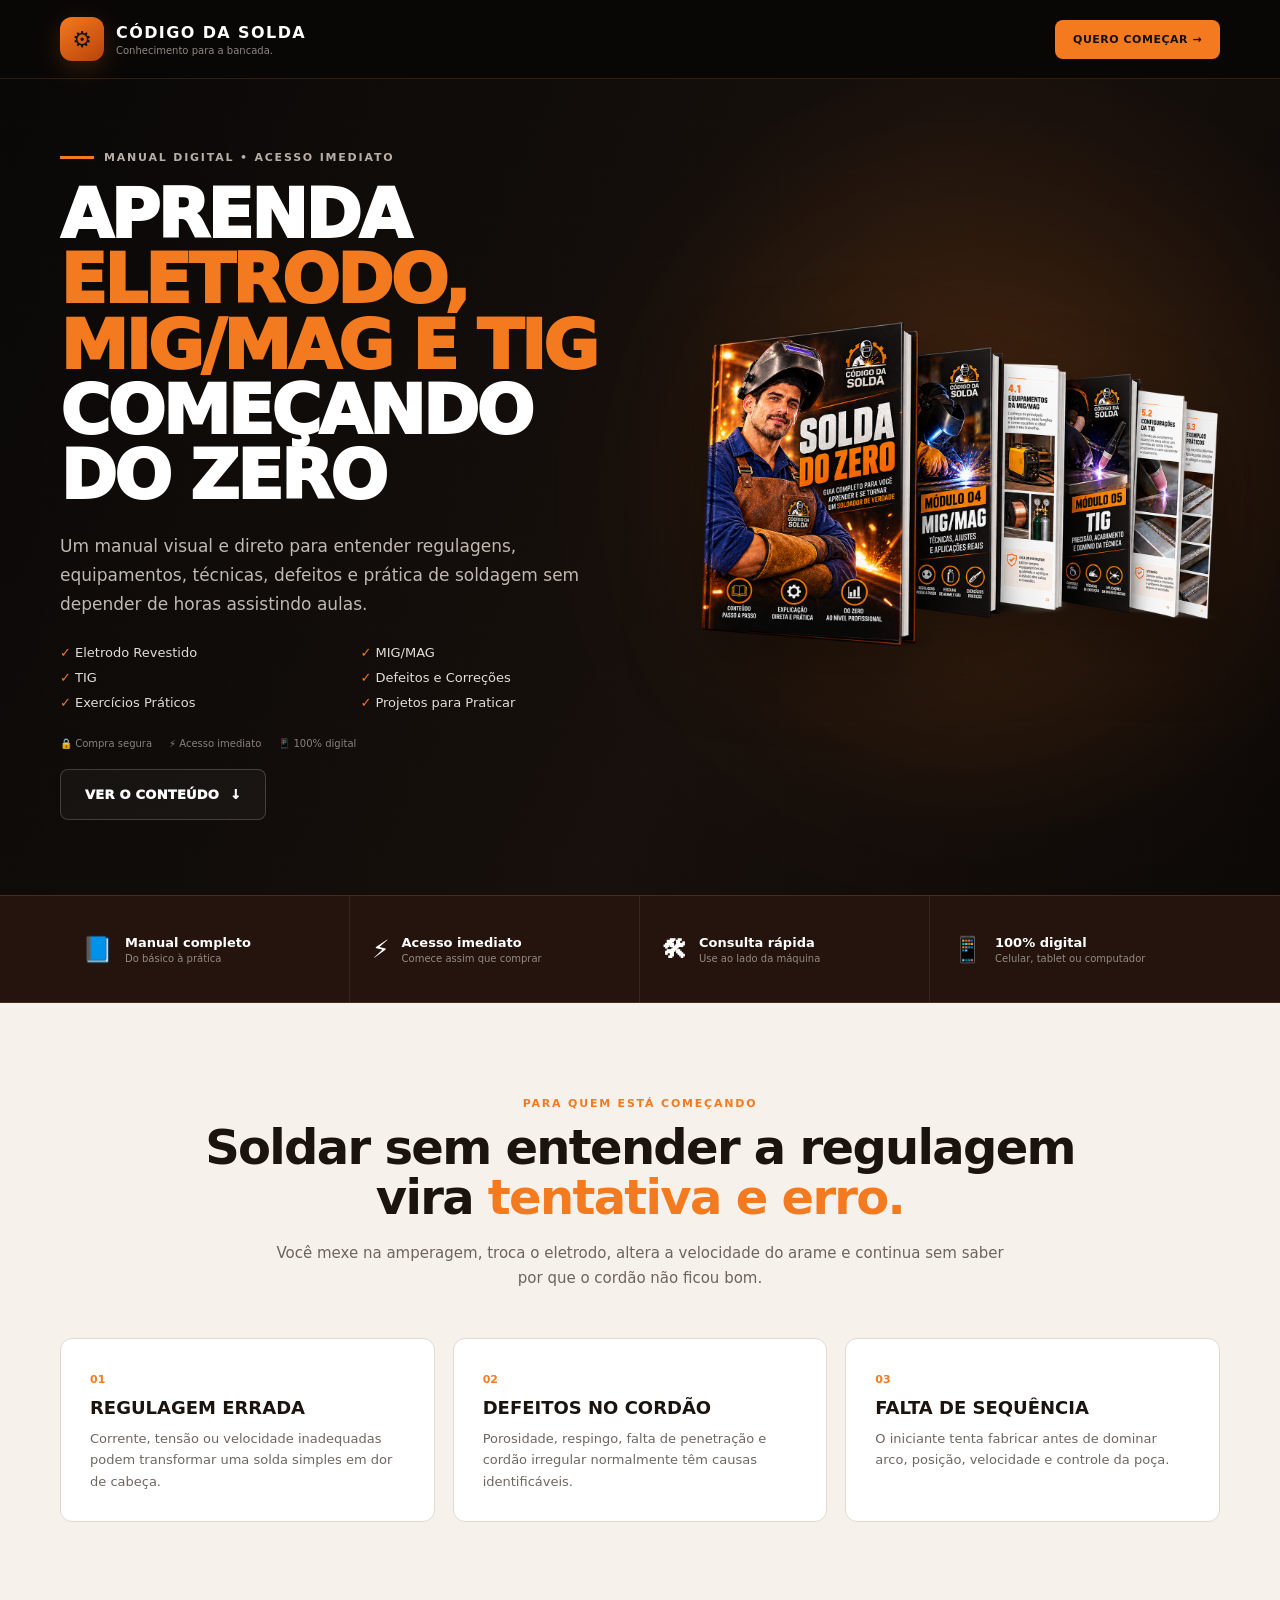
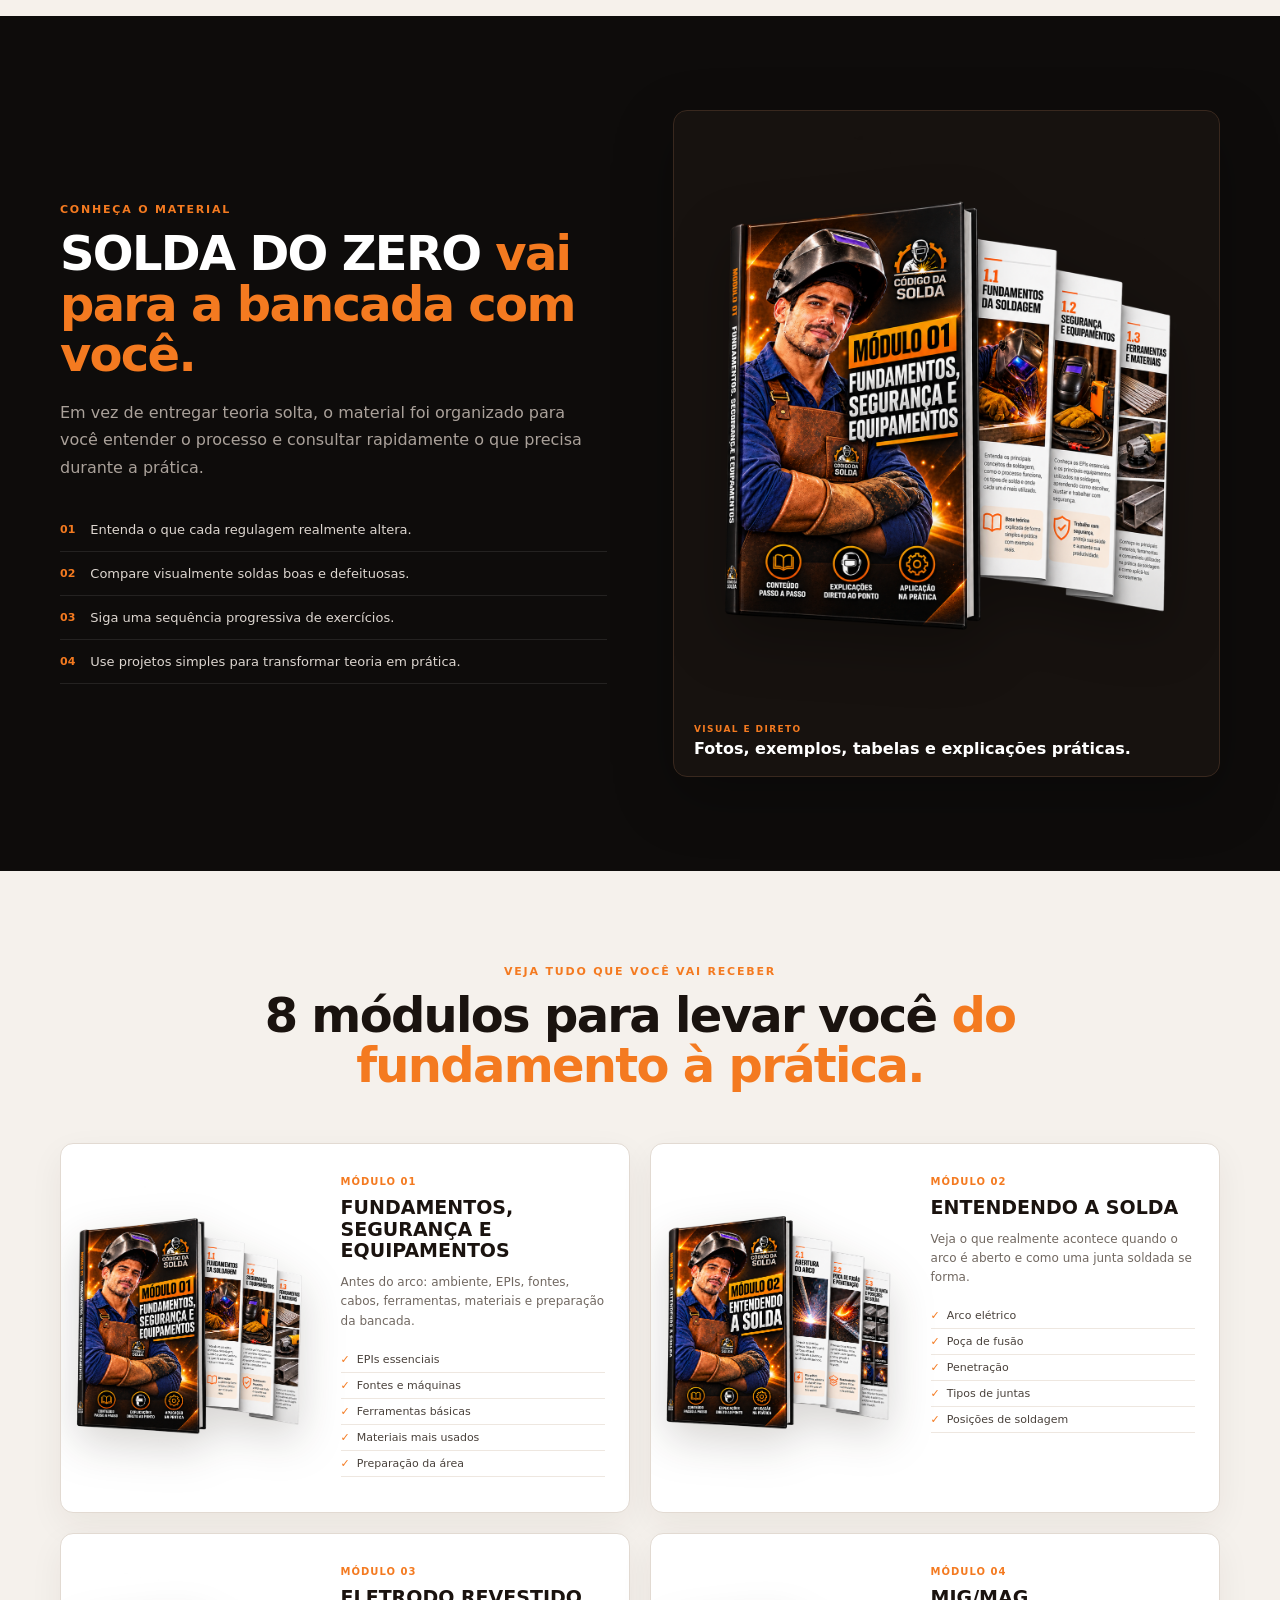
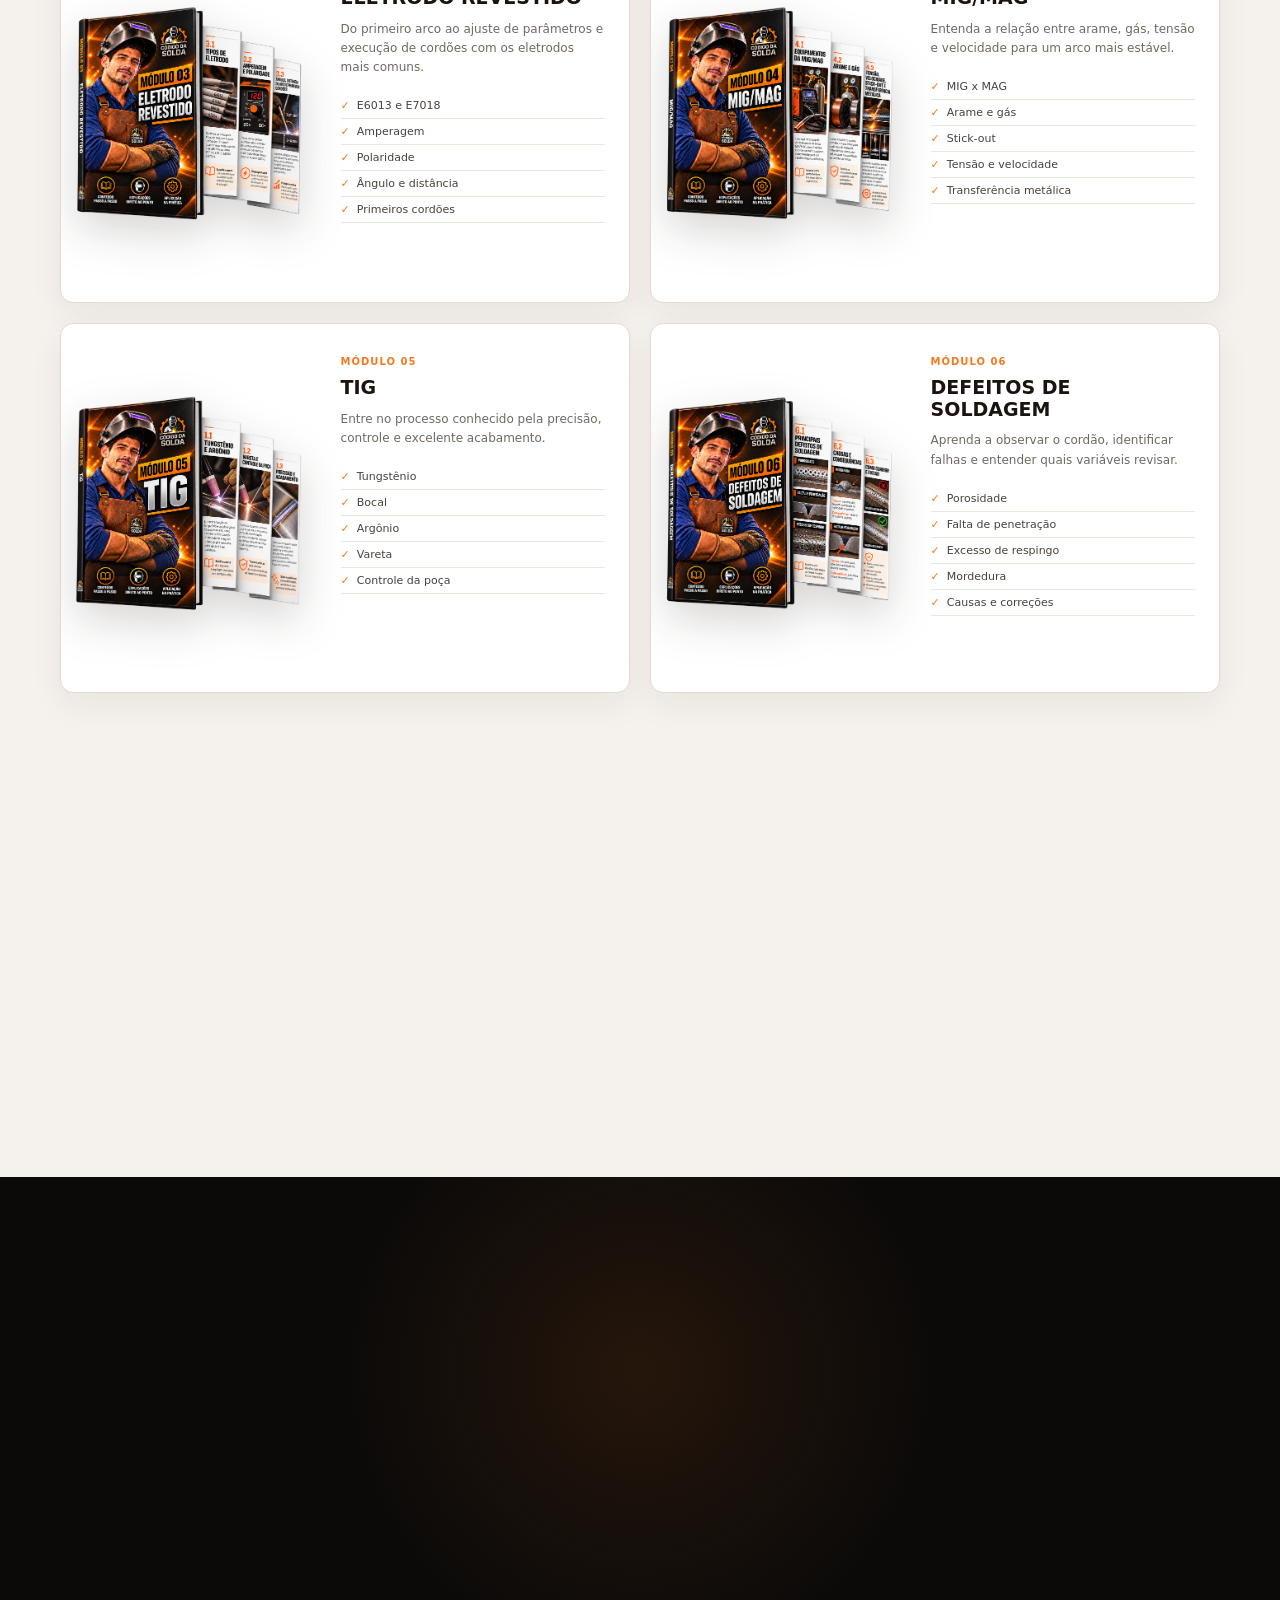
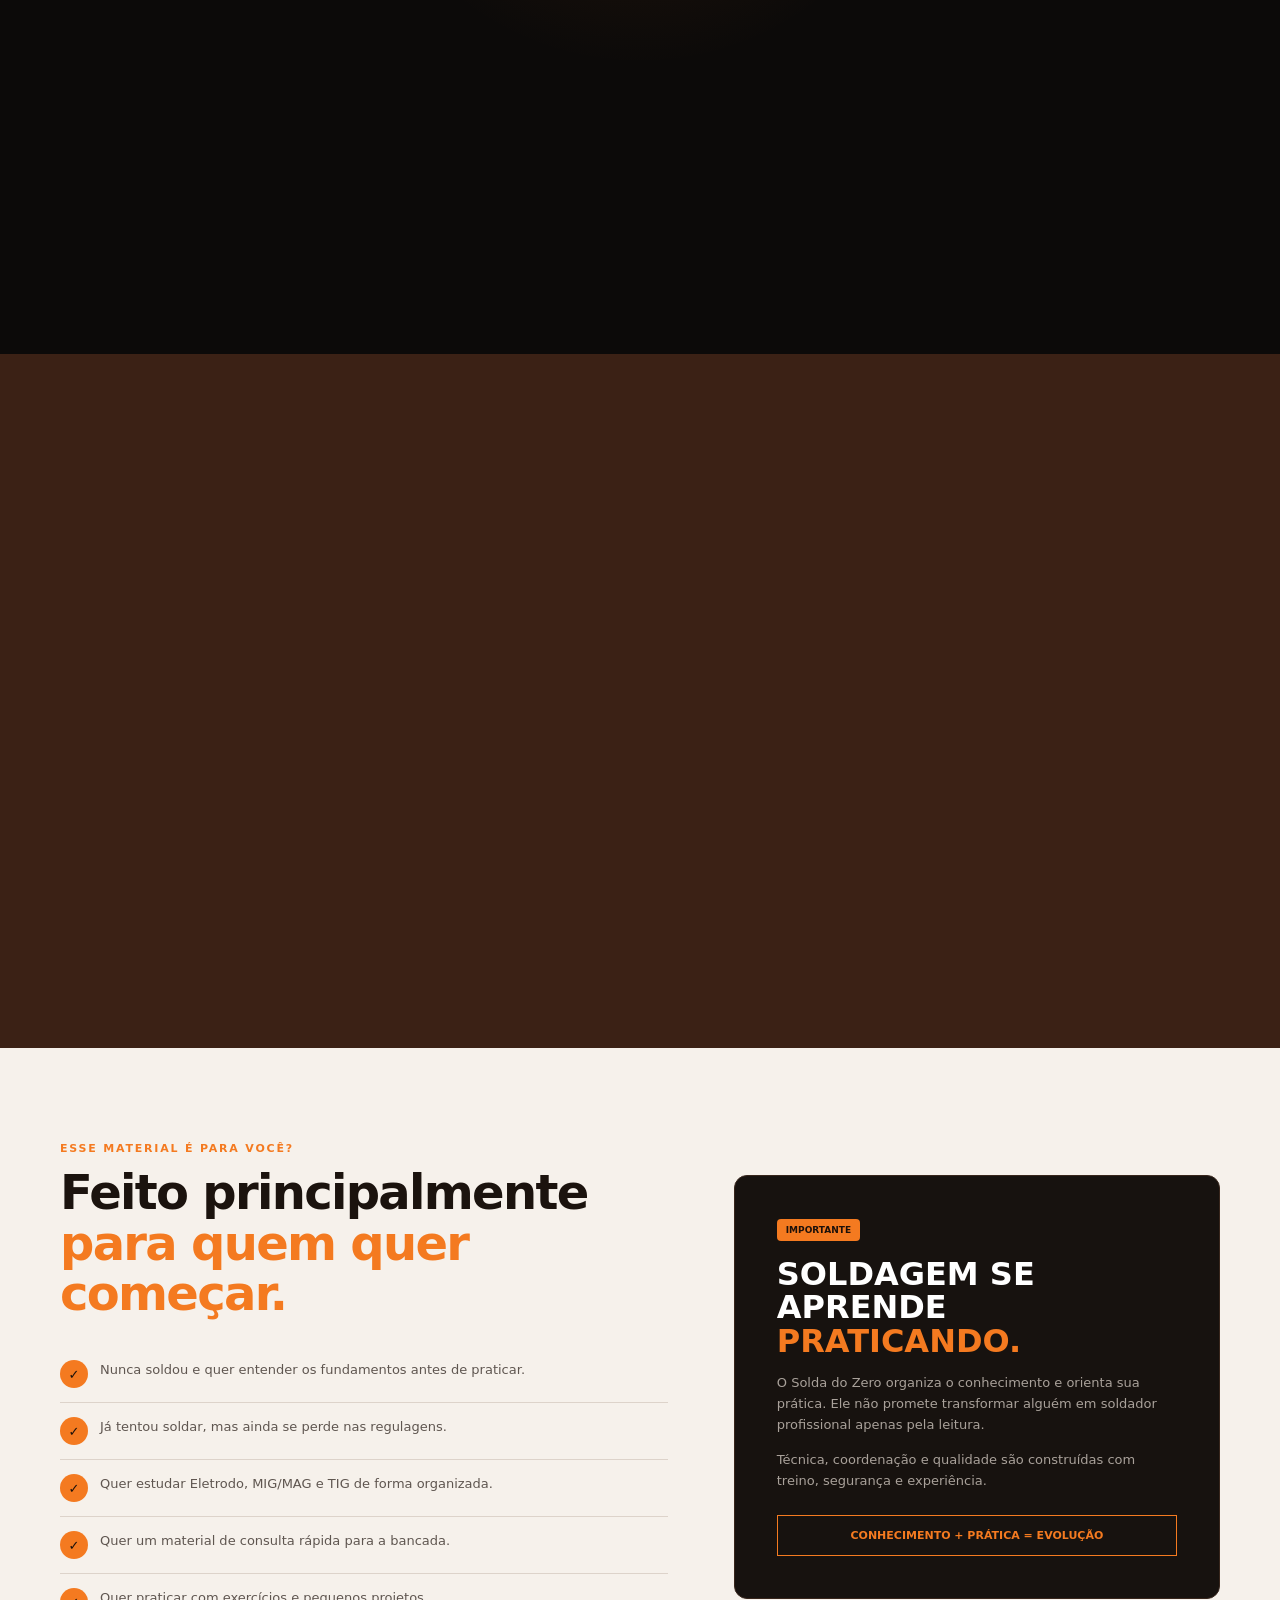
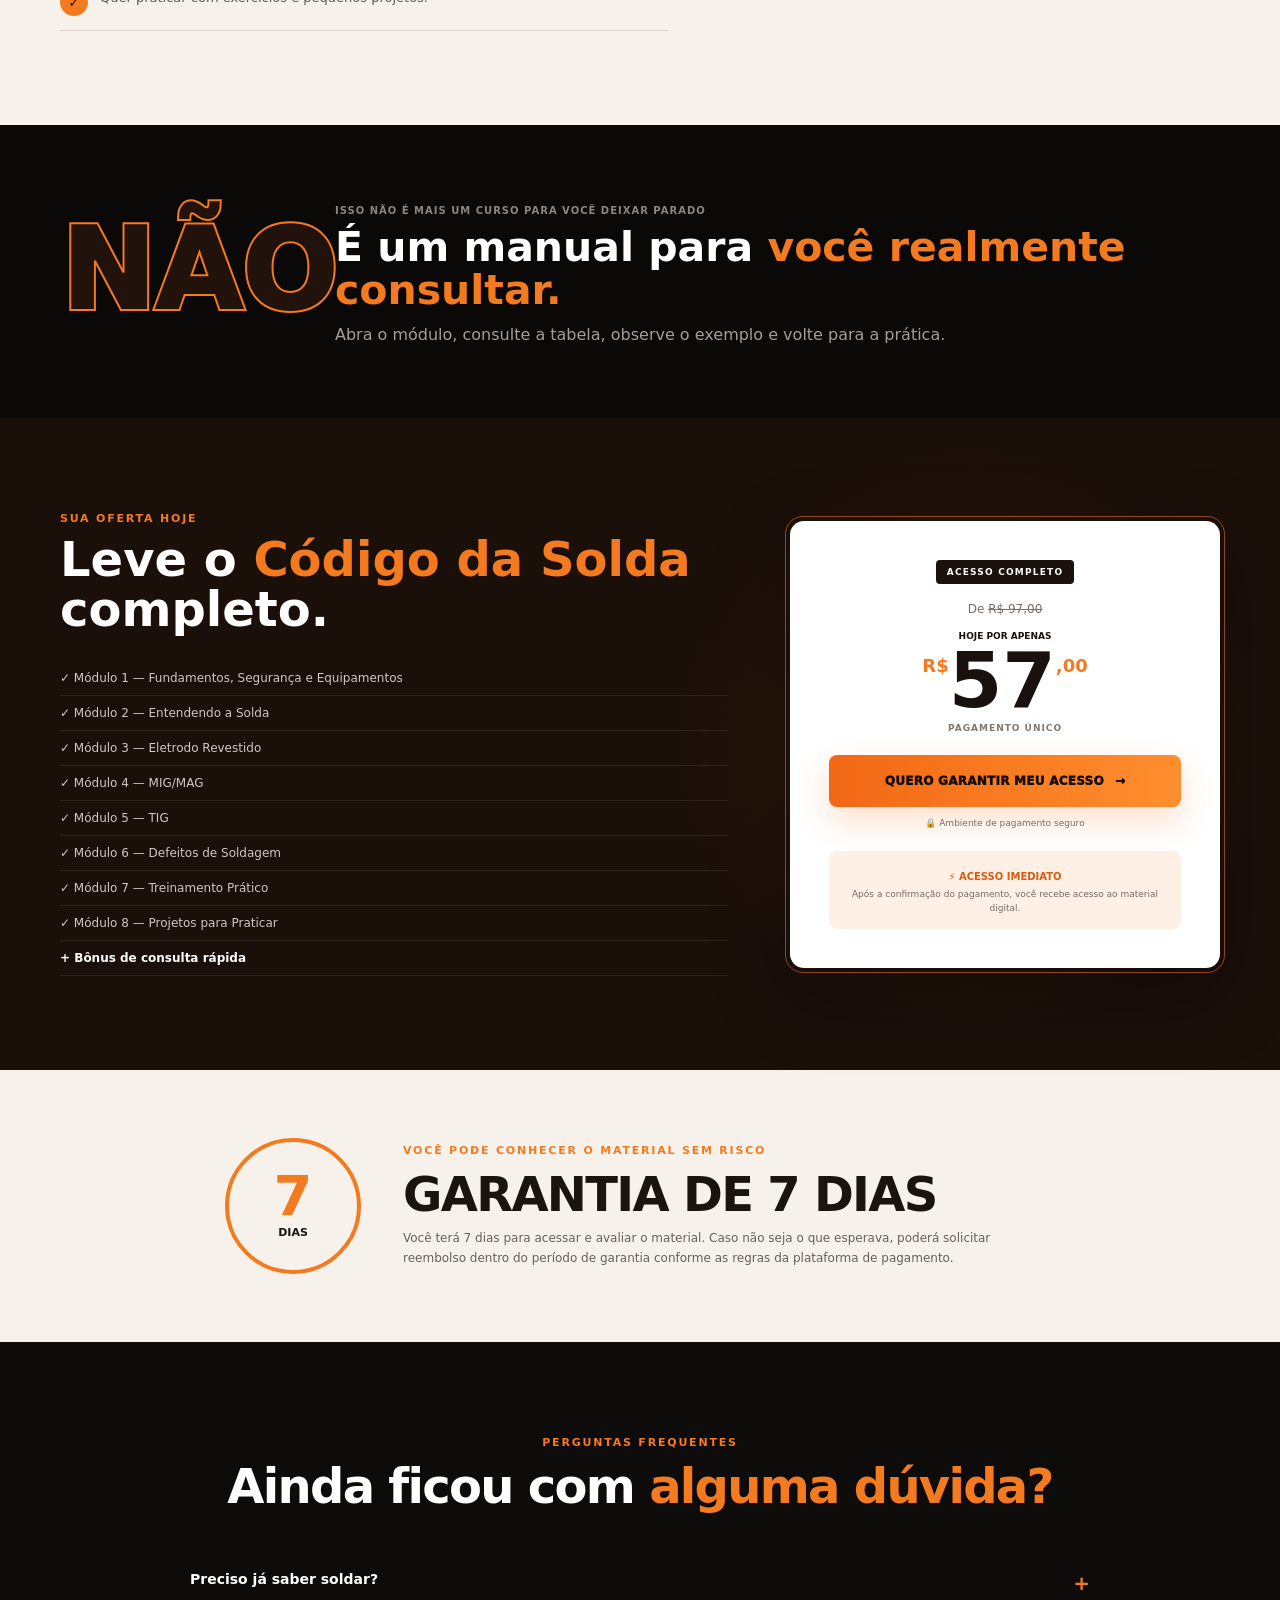
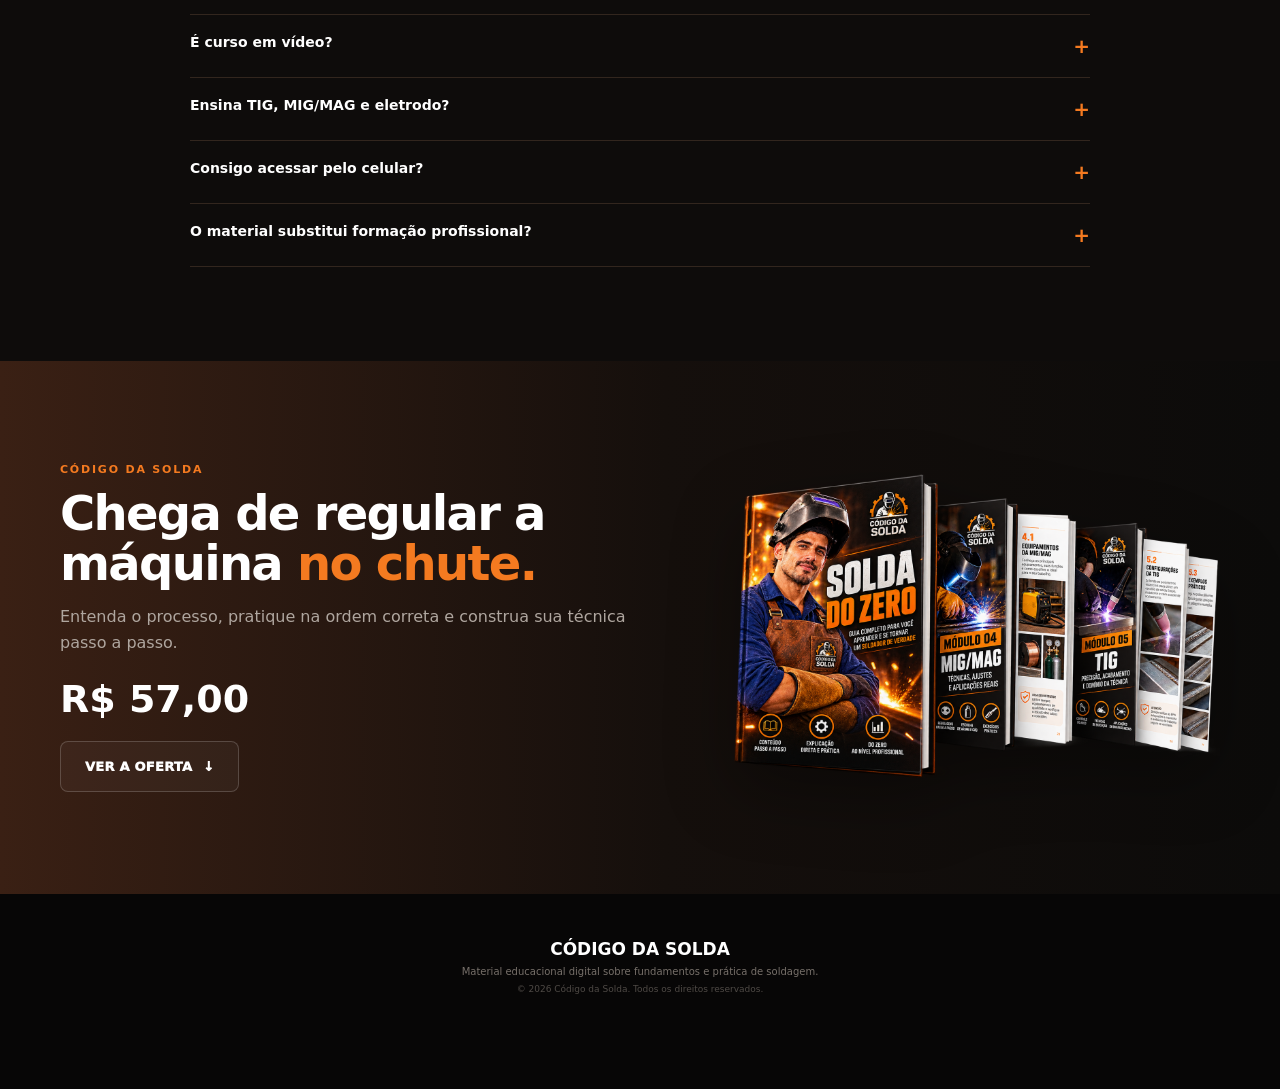
==== commit 37e8c400: "Força atualização de cache da página e imagens" ====
--- a/codigo-da-solda/index.html
+++ b/codigo-da-solda/index.html
@@ -9,7 +9,7 @@
   <meta property="og:title" content="Solda do Zero | Código da Solda" />
   <meta property="og:description" content="Aprenda os fundamentos de Eletrodo, MIG/MAG e TIG com um manual visual feito para consultar na bancada." />
   <meta property="og:type" content="website" />
-  <link rel="stylesheet" href="styles.css" />
+  <link rel="stylesheet" href="styles.css?v=20261008-3" />
 
   <!-- Meta Pixel Code -->
   <script>
@@ -187,6 +187,6 @@
   <div class="mobile-buy"><span><small>ACESSO COMPLETO</small><b>R$ 57</b></span><a class="scroll-link" href="#oferta">VER OFERTA →</a></div>
 
 
-  <script src="script.js"></script>
+  <script src="script.js?v=20261008-3"></script>
 </body>
 </html>
--- a/codigo-da-solda/styles.css
+++ b/codigo-da-solda/styles.css
@@ -111,4 +111,88 @@
   .hero__book--front{width:220px!important;left:8%;top:0}
   .hero__book--mid{width:190px!important;right:-2%;top:14%}
   .module__image img{width:240px!important}
+}
+
+/* ===== VISUAIS DE ALTA RESOLUÇÃO / FUNDO TRANSPARENTE ===== */
+.hero__visual{
+  min-height:570px;
+  height:auto;
+  display:flex;
+  align-items:center;
+  justify-content:center;
+  overflow:visible;
+  position:relative
+}
+.hero__product{
+  position:relative;
+  z-index:2;
+  display:block;
+  width:min(100%,620px);
+  max-height:610px;
+  object-fit:contain;
+  filter:drop-shadow(0 28px 38px rgba(0,0,0,.42))
+}
+.hero__glow{
+  position:absolute;
+  width:430px;
+  height:430px;
+  right:7%;
+  top:13%;
+  border-radius:50%;
+  background:var(--orange);
+  opacity:.12;
+  filter:blur(130px)
+}
+.hero__price{display:none!important}
+.trust--hero{margin-top:28px}
+
+/* O PNG já tem transparência: não colocar um retângulo escuro atrás. */
+.module__image{
+  background:transparent!important;
+  padding:18px 12px;
+  overflow:visible
+}
+.module__image img{
+  width:100%!important;
+  max-width:330px!important;
+  height:auto!important;
+  max-height:390px!important;
+  object-fit:contain!important;
+  filter:drop-shadow(0 16px 22px rgba(32,20,12,.18))
+}
+.workshop-card{
+  background:#17120f;
+  overflow:hidden
+}
+.workshop-card>img{
+  width:min(100%,460px)!important;
+  max-width:100%!important;
+  height:auto!important;
+  max-height:none!important;
+  object-fit:contain!important;
+  margin:20px auto 0;
+  background:transparent!important;
+  filter:drop-shadow(0 20px 28px rgba(0,0,0,.28))
+}
+.final-cta__product{
+  width:min(100%,560px)!important;
+  max-height:560px!important;
+  object-fit:contain!important;
+  filter:drop-shadow(0 24px 34px rgba(0,0,0,.36));
+  mask-image:none!important
+}
+
+/* Remove as regras antigas dos três livros do hero. */
+.hero__book{display:none!important}
+
+@media(max-width:900px){
+  .hero__visual{min-height:500px}
+  .hero__product{width:min(100%,560px);max-height:540px}
+  .module__image img{max-width:360px!important}
+}
+@media(max-width:620px){
+  .hero__visual{min-height:390px;margin-top:12px}
+  .hero__product{width:min(100%,390px);max-height:410px}
+  .module__image{height:auto!important;min-height:360px;display:flex;align-items:center;justify-content:center}
+  .module__image img{max-width:340px!important;max-height:410px!important}
 }
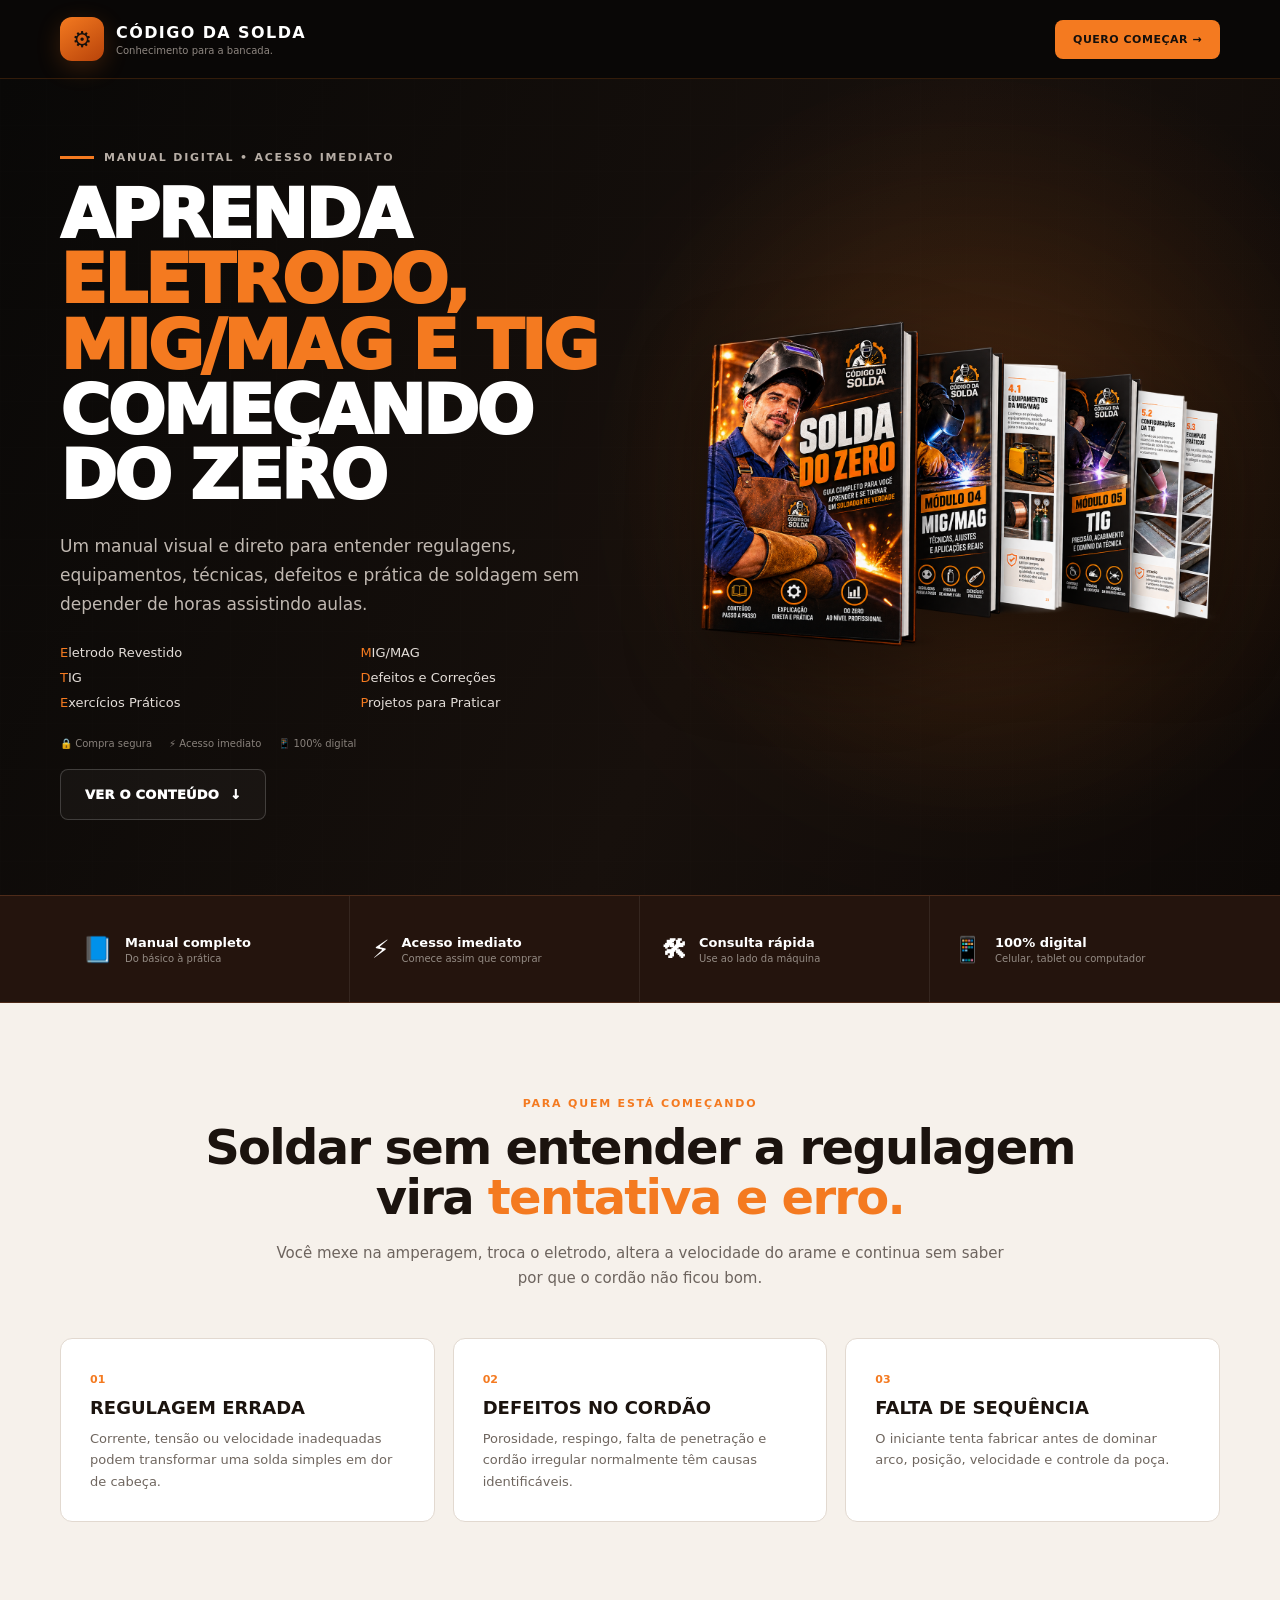
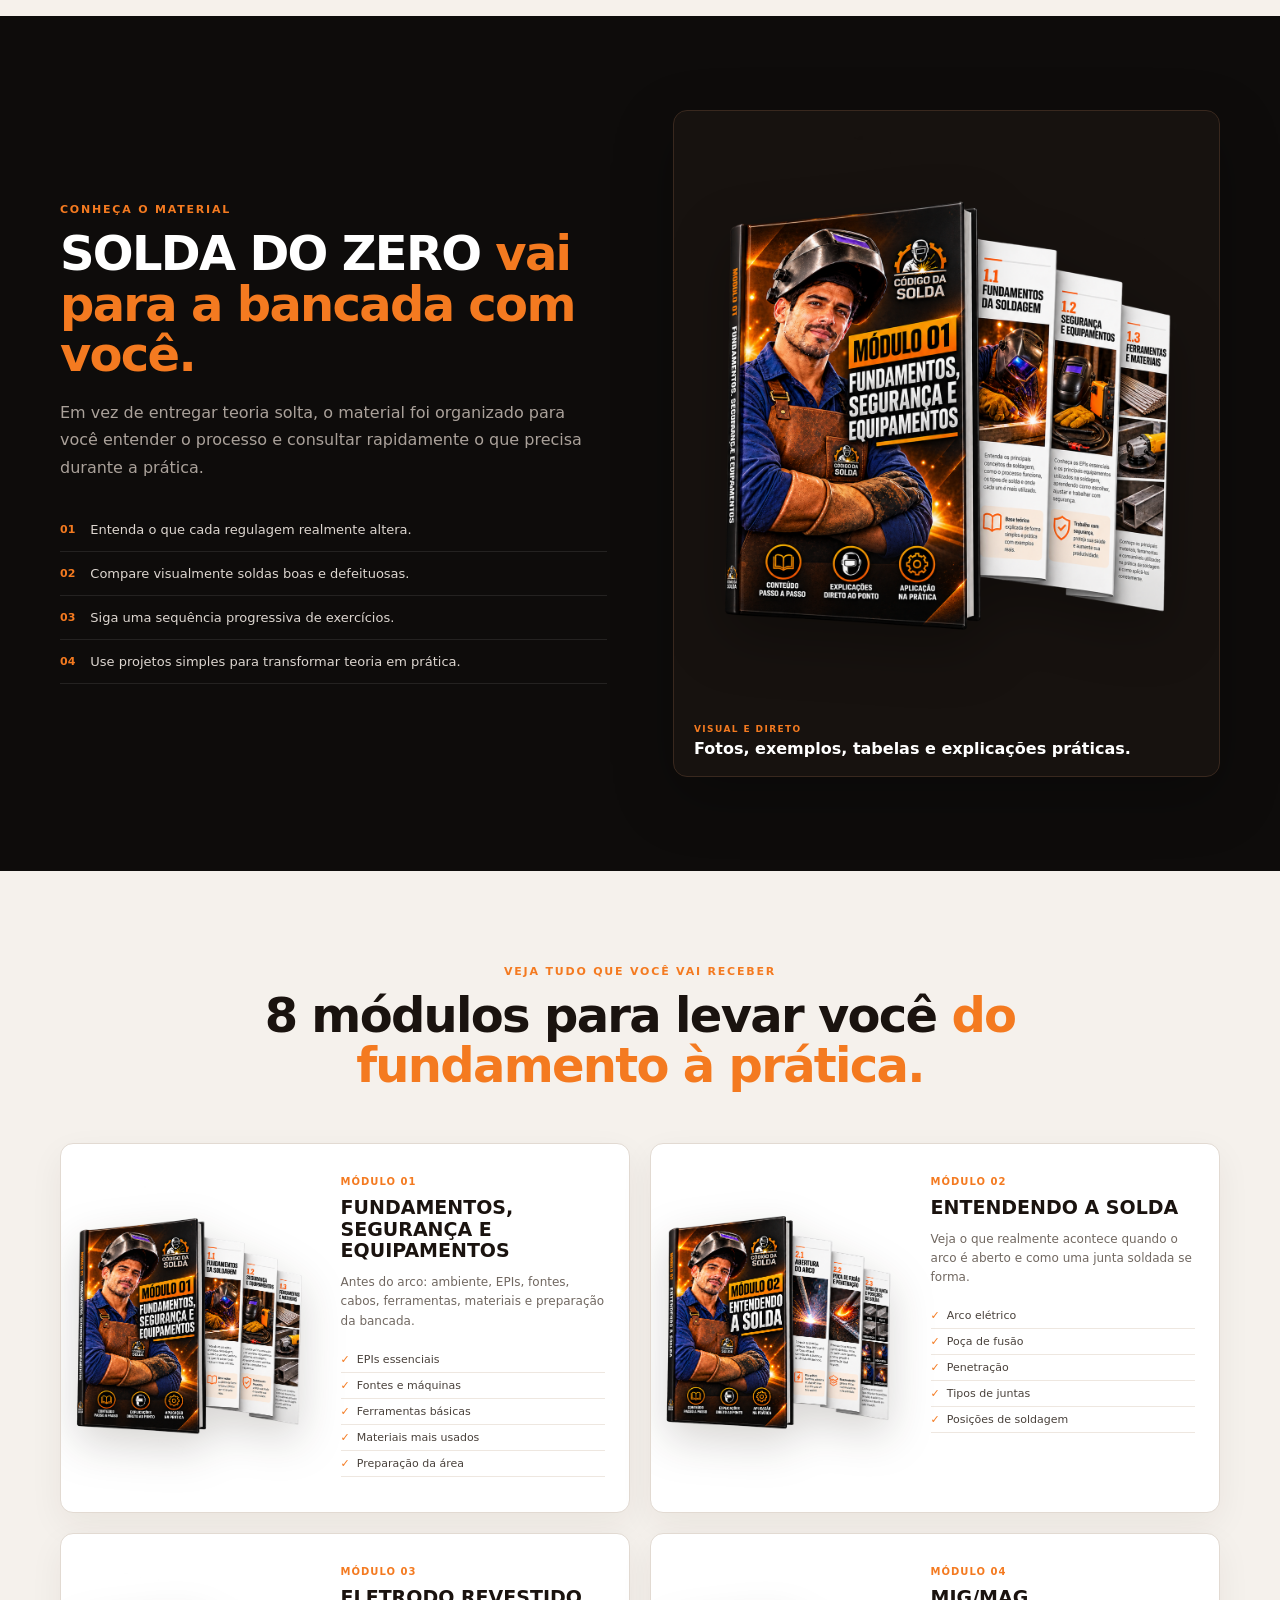
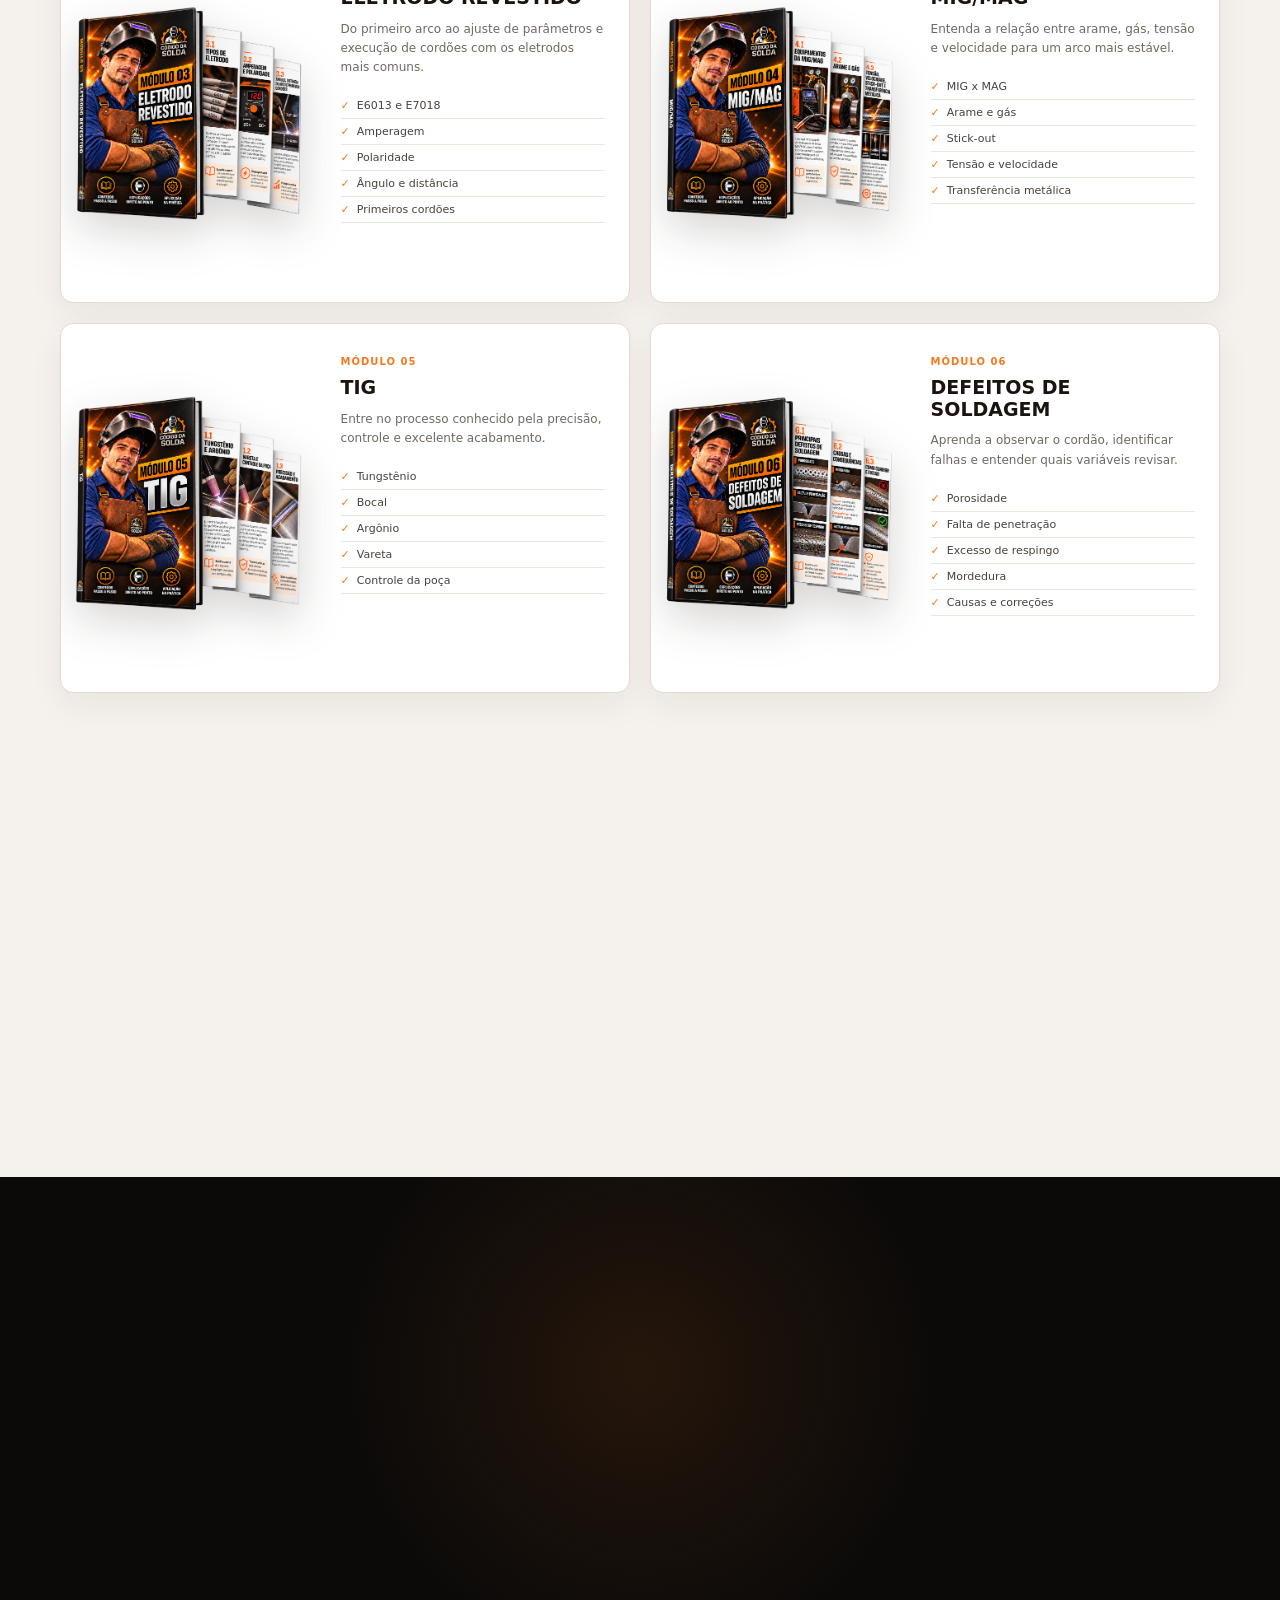
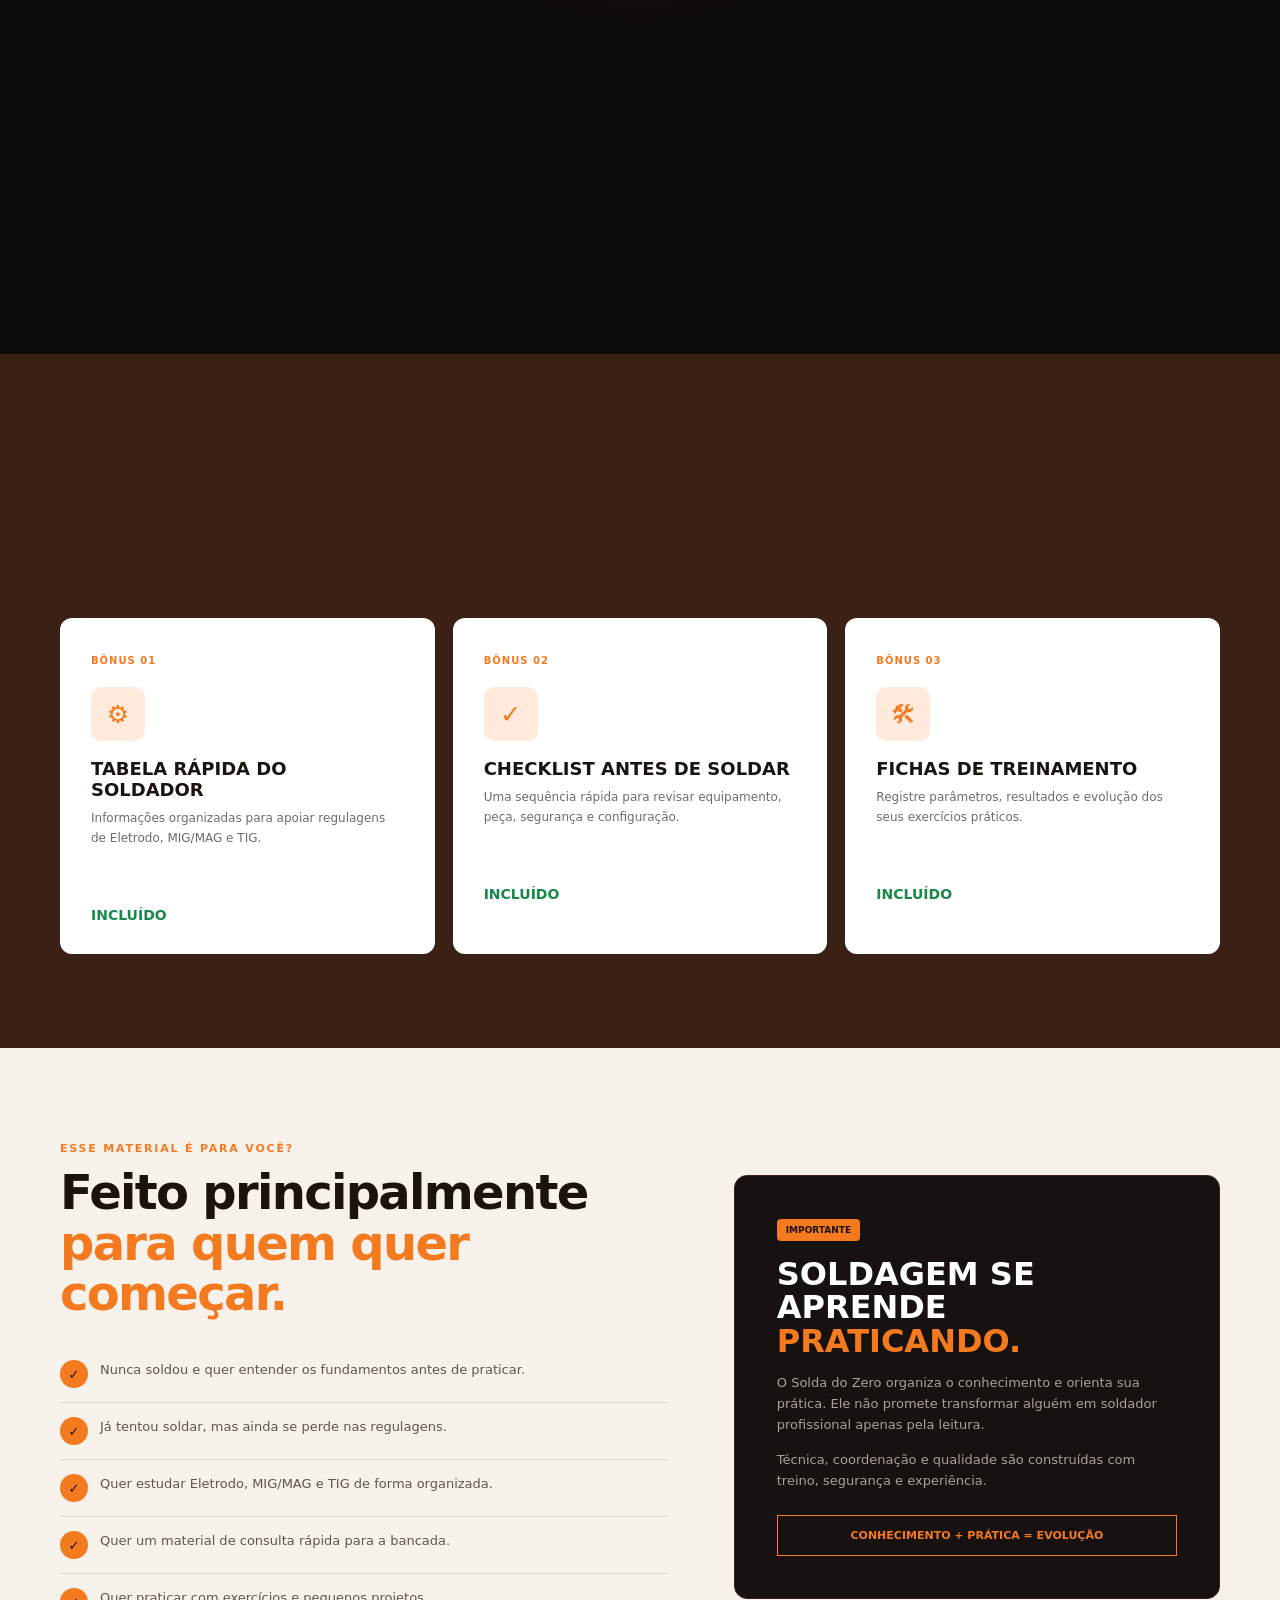
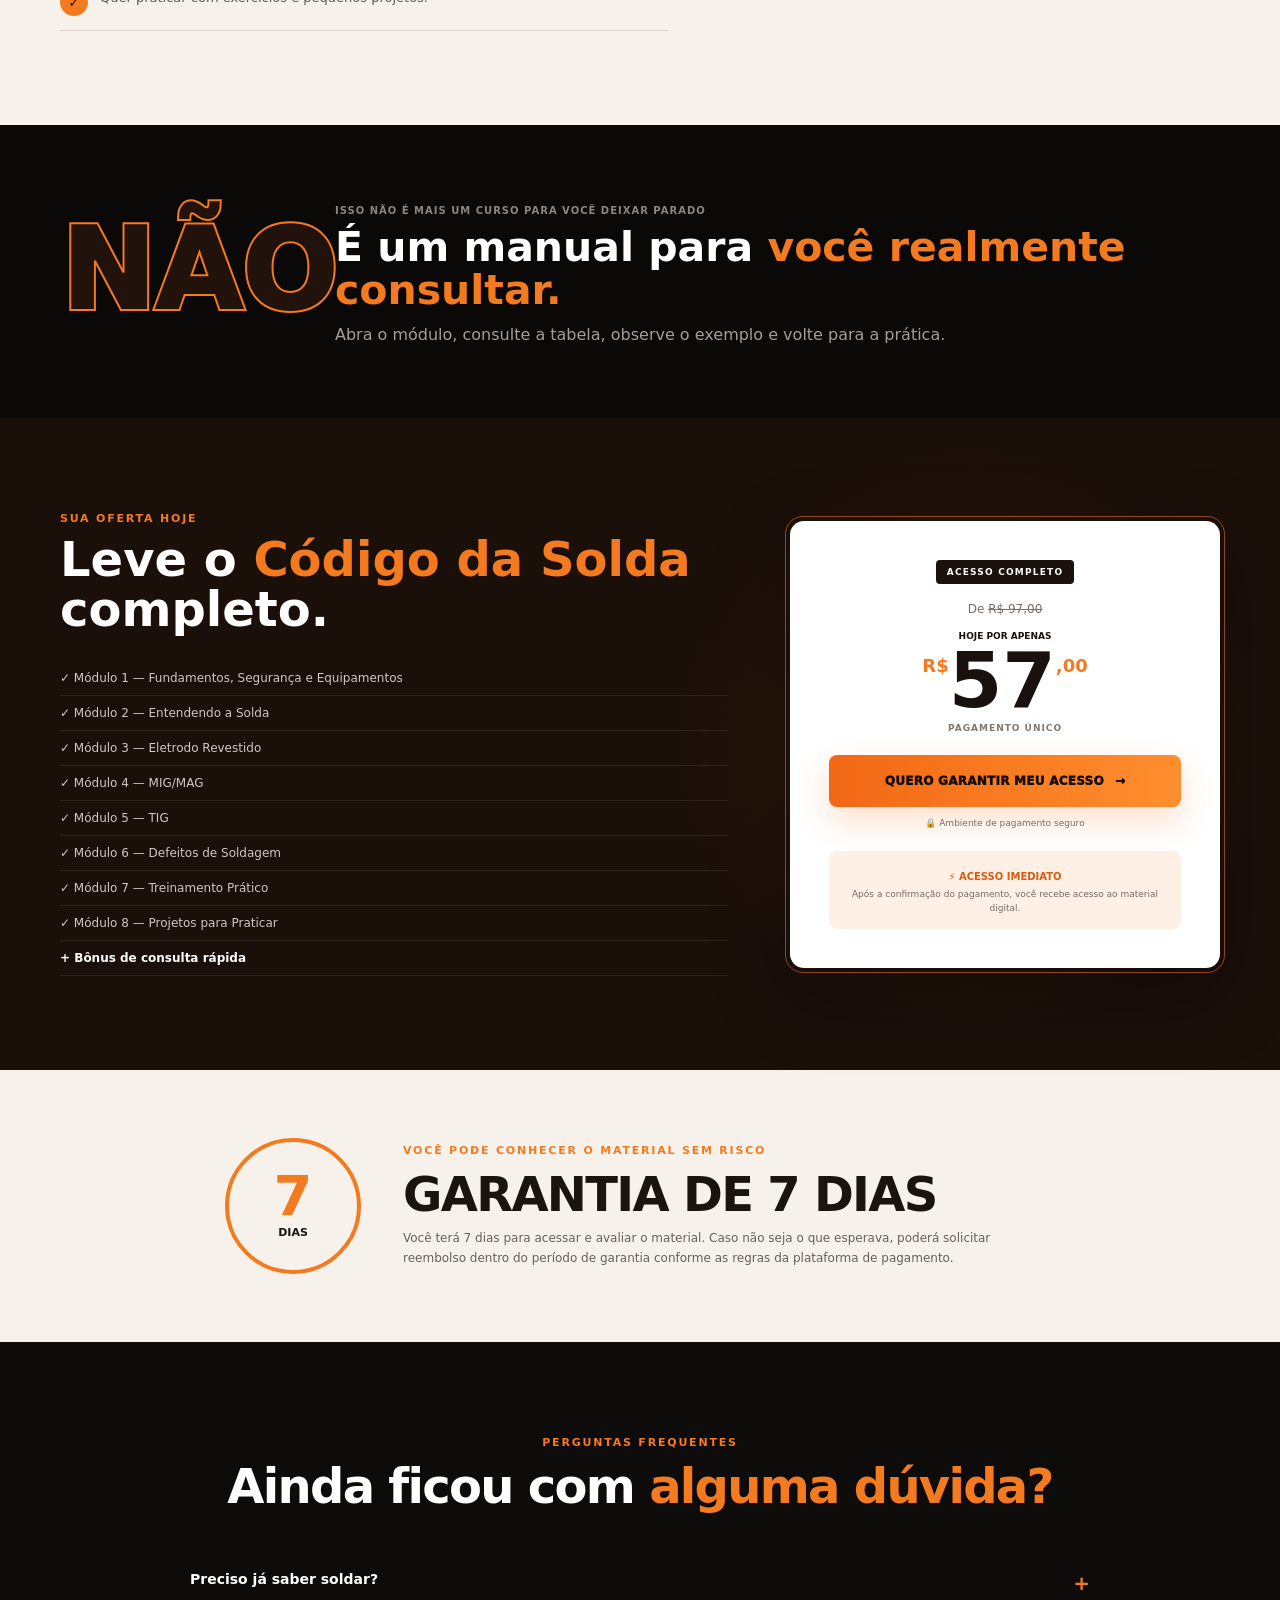
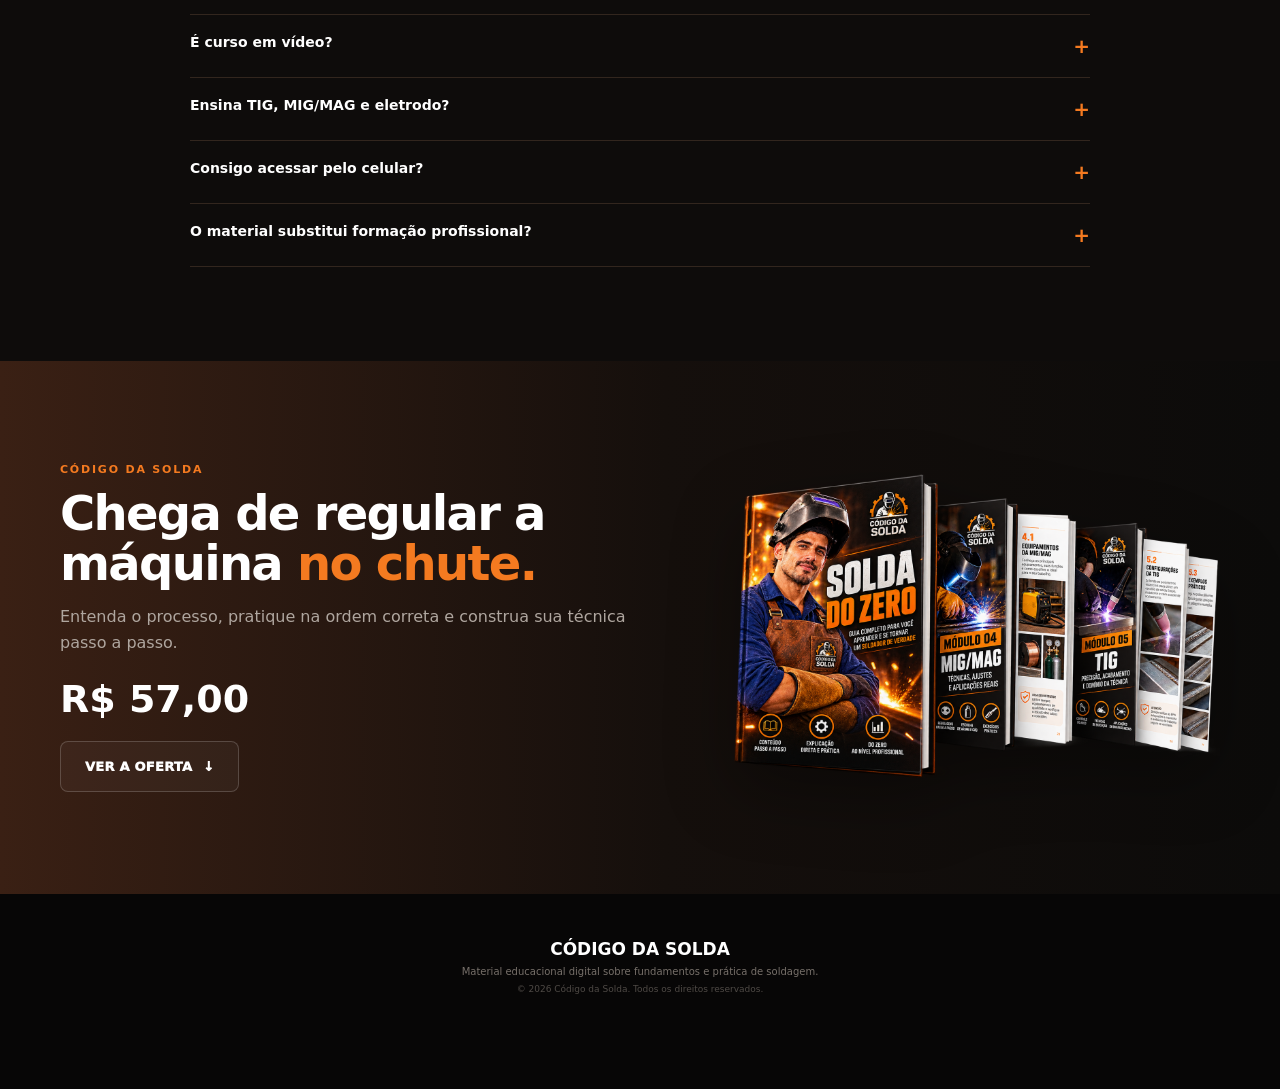
==== commit 4afb07ca: "Refina checklist da primeira dobra no mobile" ====
--- a/codigo-da-solda/index.html
+++ b/codigo-da-solda/index.html
@@ -48,8 +48,8 @@
           <h1>APRENDA <em>ELETRODO, MIG/MAG E TIG</em> COMEÇANDO DO ZERO</h1>
           <p class="hero__lead">Um manual visual e direto para entender regulagens, equipamentos, técnicas, defeitos e prática de soldagem sem depender de horas assistindo aulas.</p>
           <div class="quick-list">
-            <span>✓ Eletrodo Revestido</span><span>✓ MIG/MAG</span><span>✓ TIG</span>
-            <span>✓ Defeitos e Correções</span><span>✓ Exercícios Práticos</span><span>✓ Projetos para Praticar</span>
+            <span>Eletrodo Revestido</span><span>MIG/MAG</span><span>TIG</span>
+            <span>Defeitos e Correções</span><span>Exercícios Práticos</span><span>Projetos para Praticar</span>
           </div>
           <div class="trust trust--hero"><span>🔒 Compra segura</span><span>⚡ Acesso imediato</span><span>📱 100% digital</span></div>
           <a class="button button--ghost scroll-link" href="#modulos">VER O CONTEÚDO <span>↓</span></a>
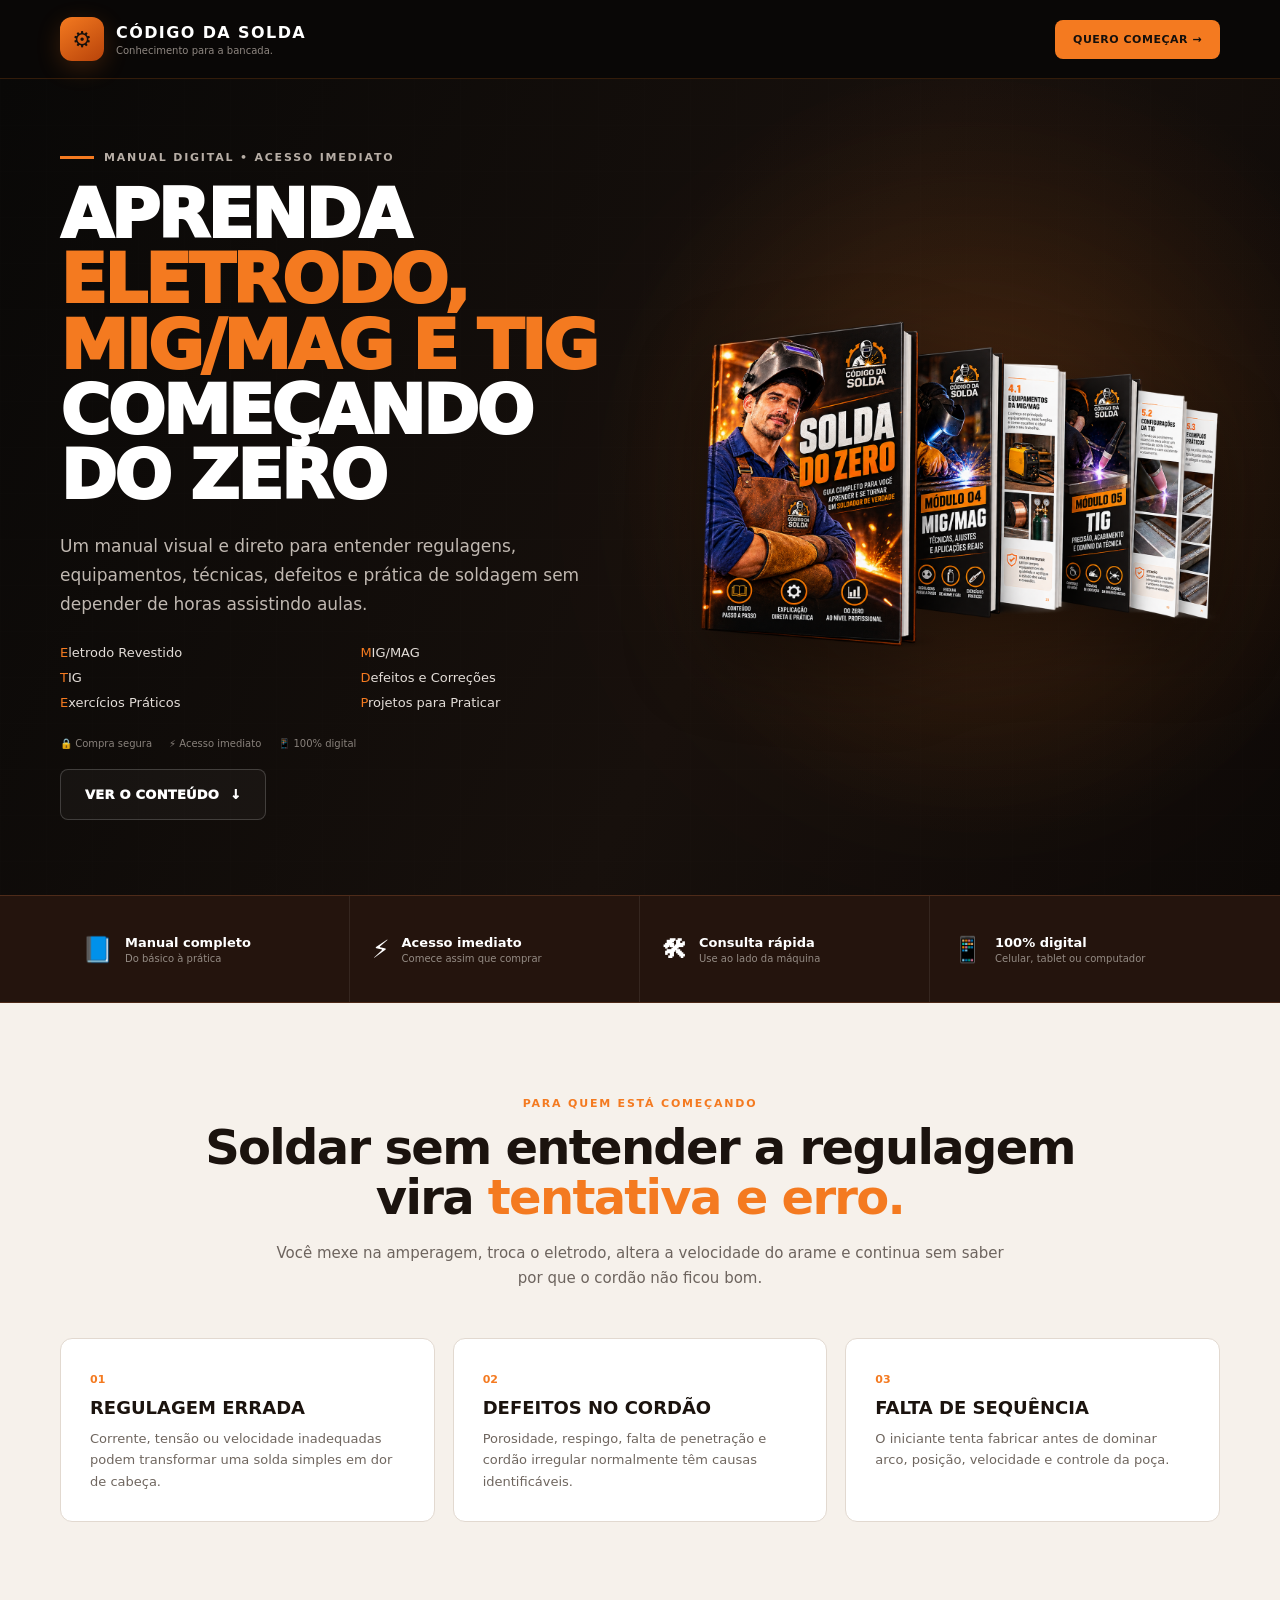
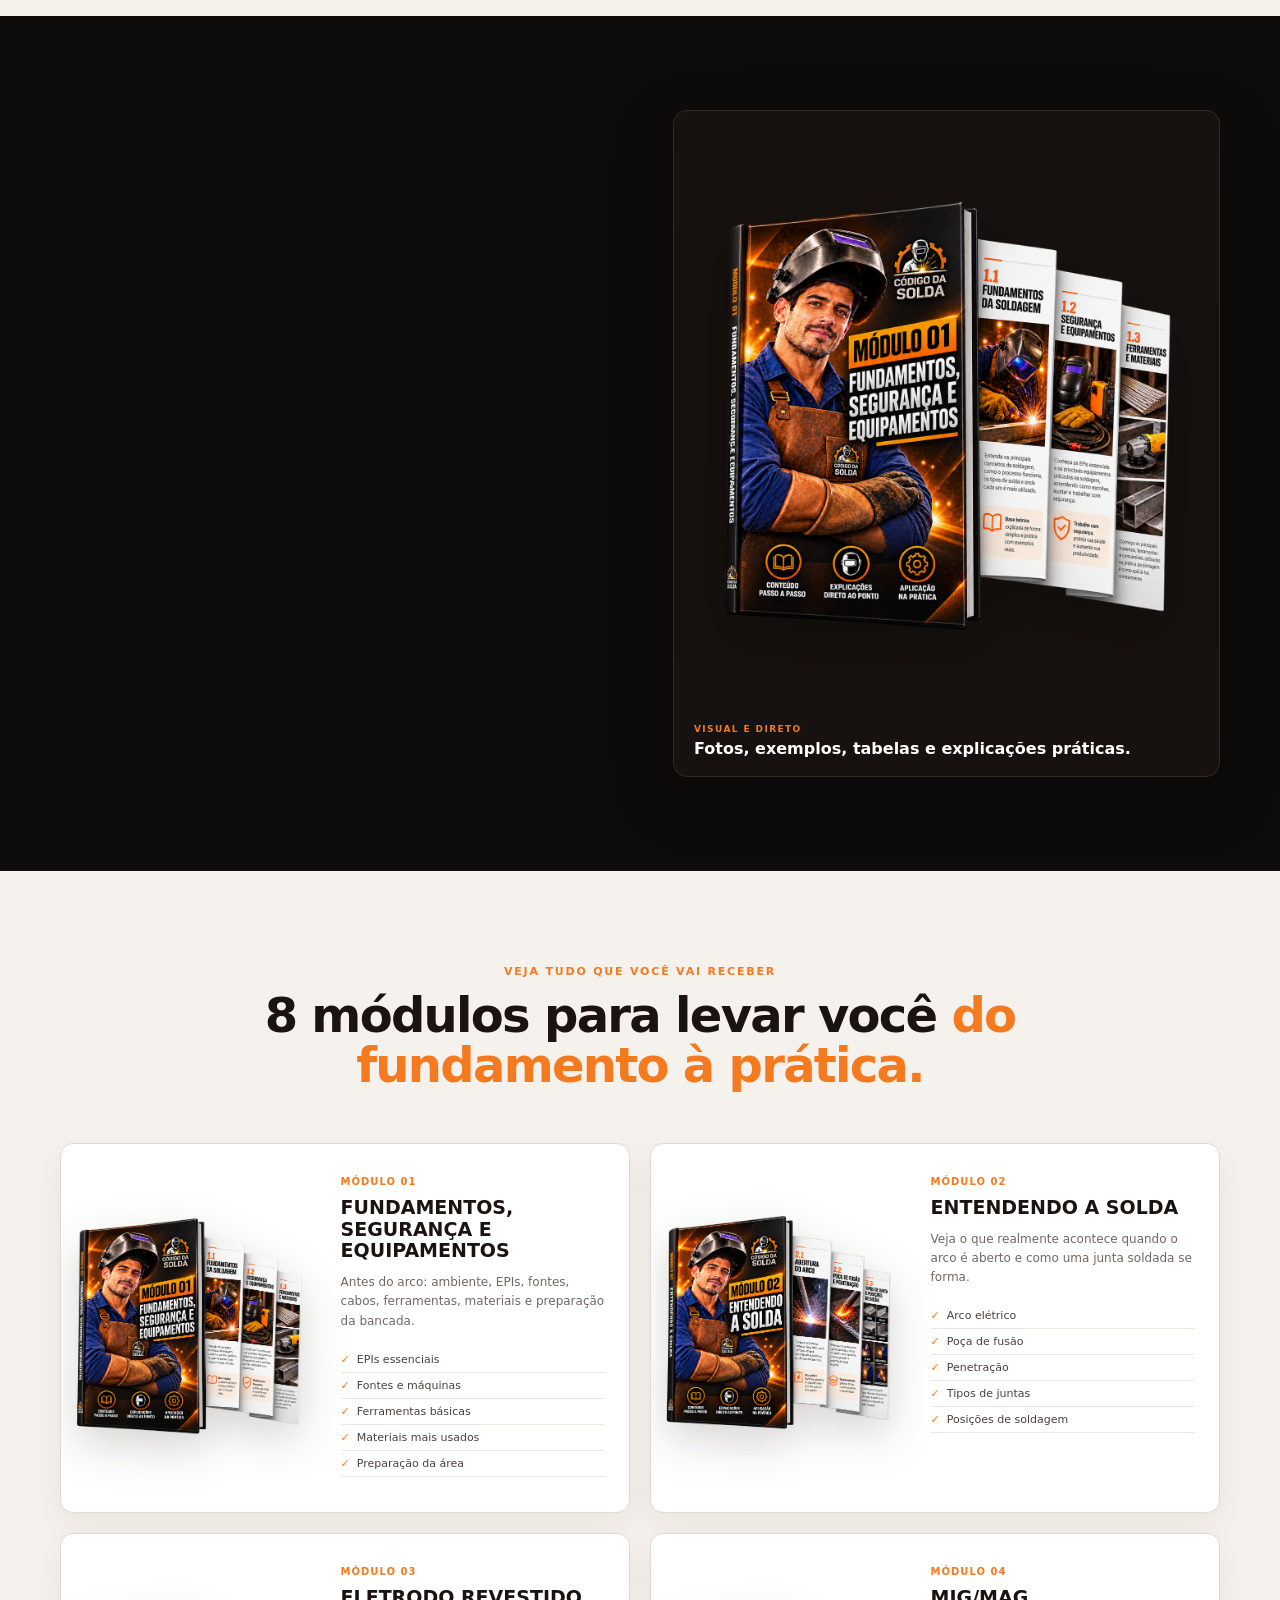
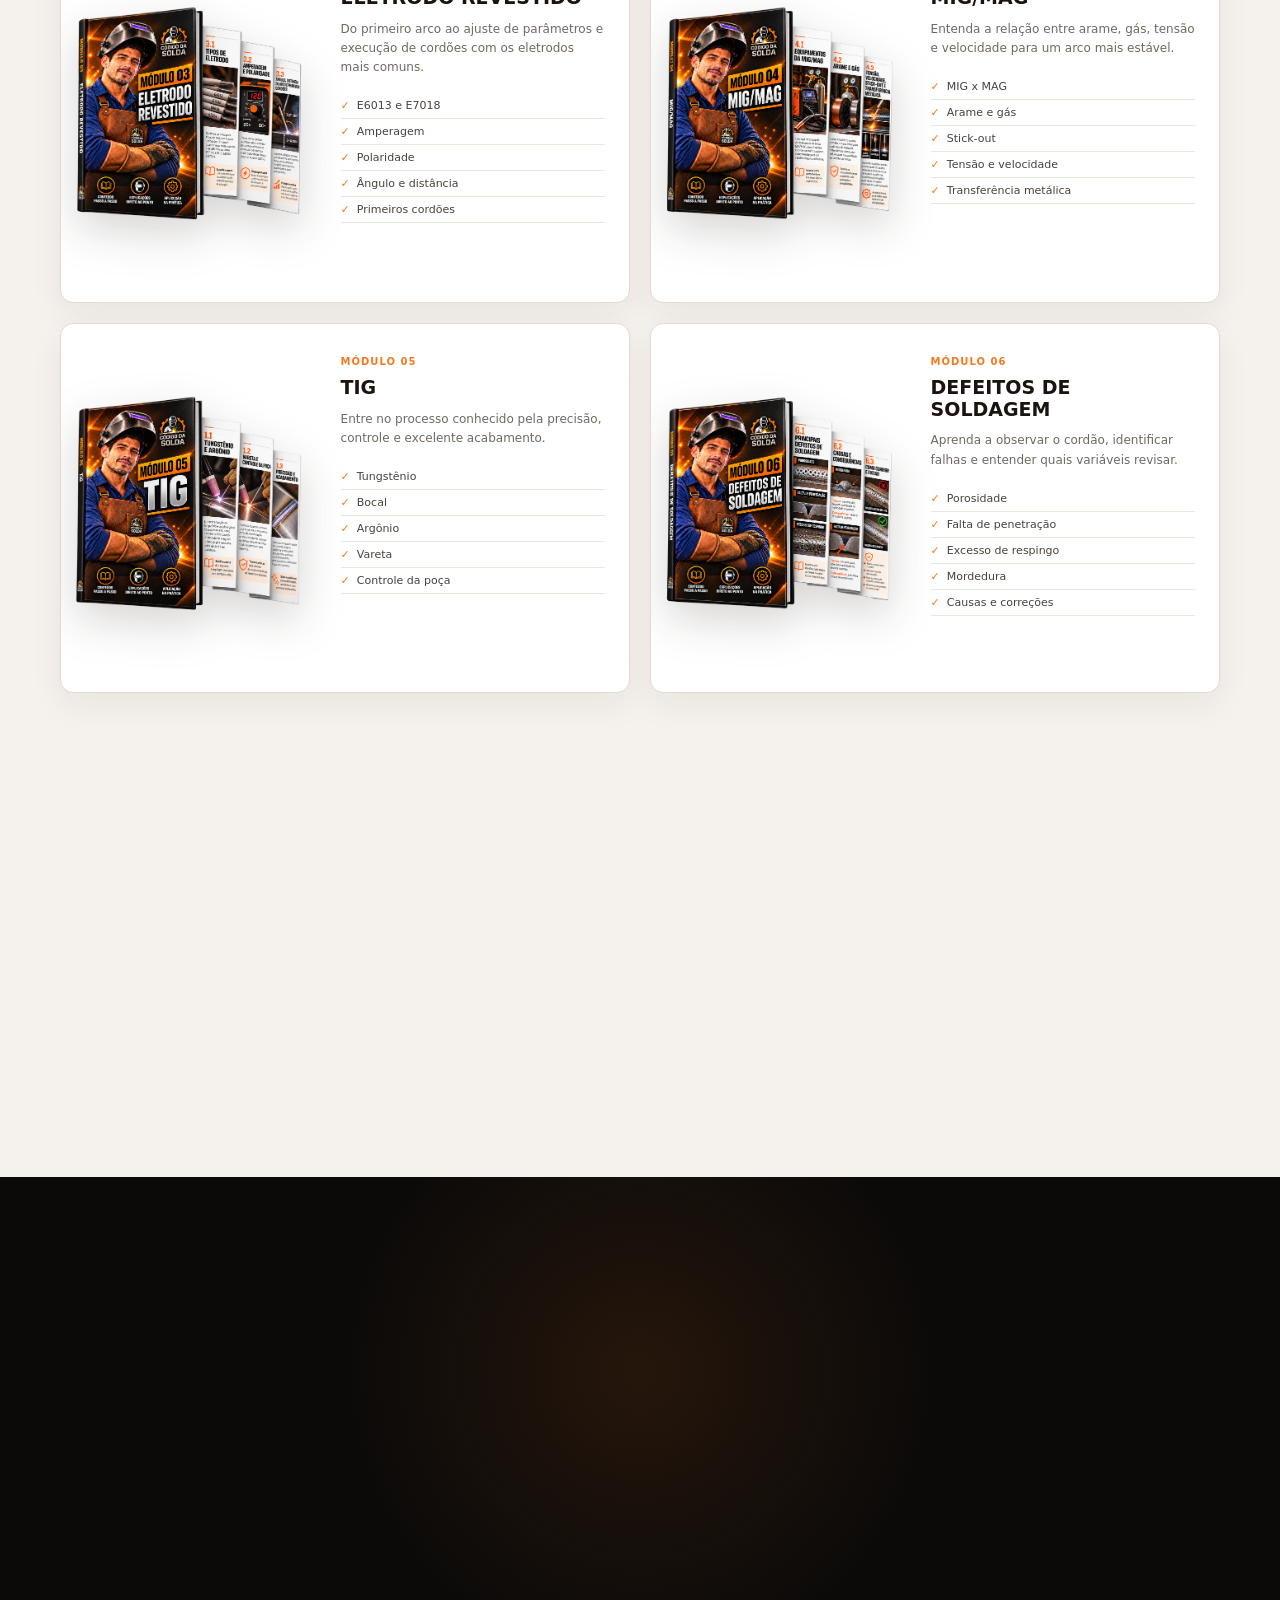
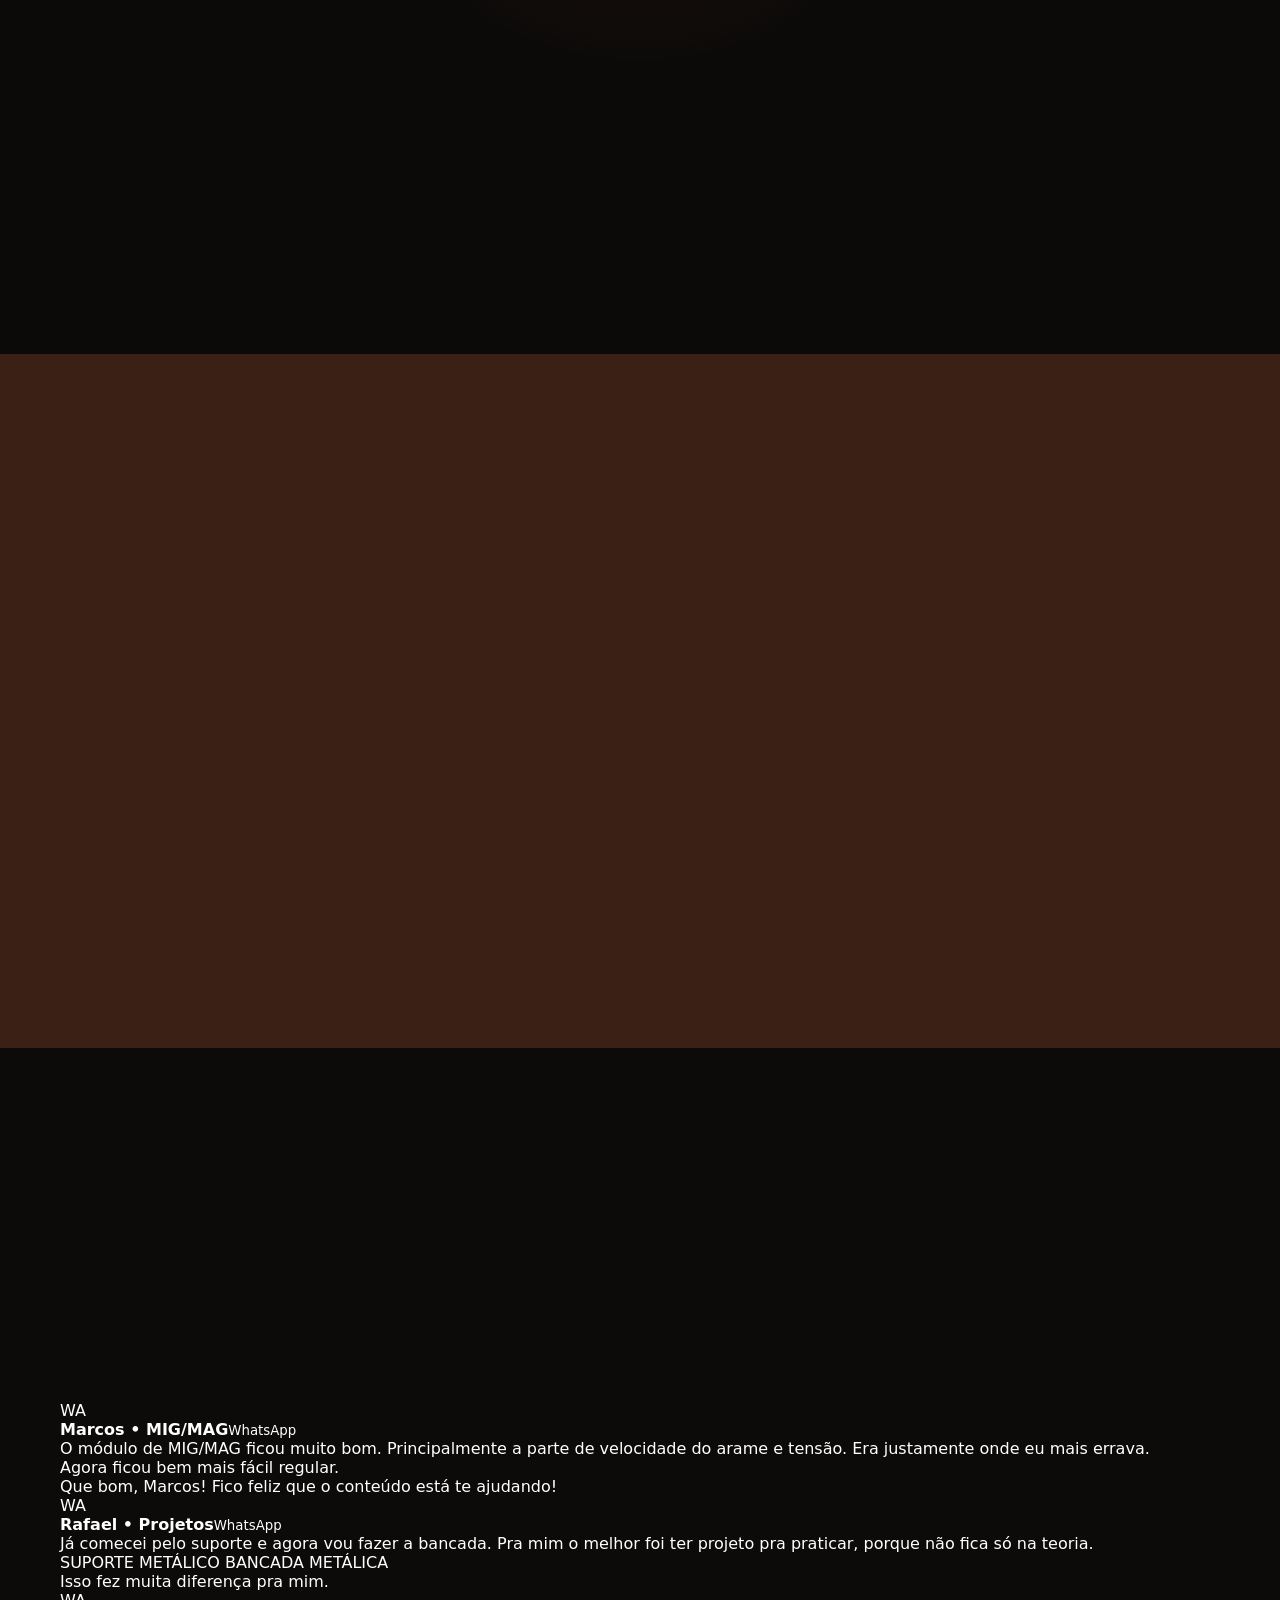
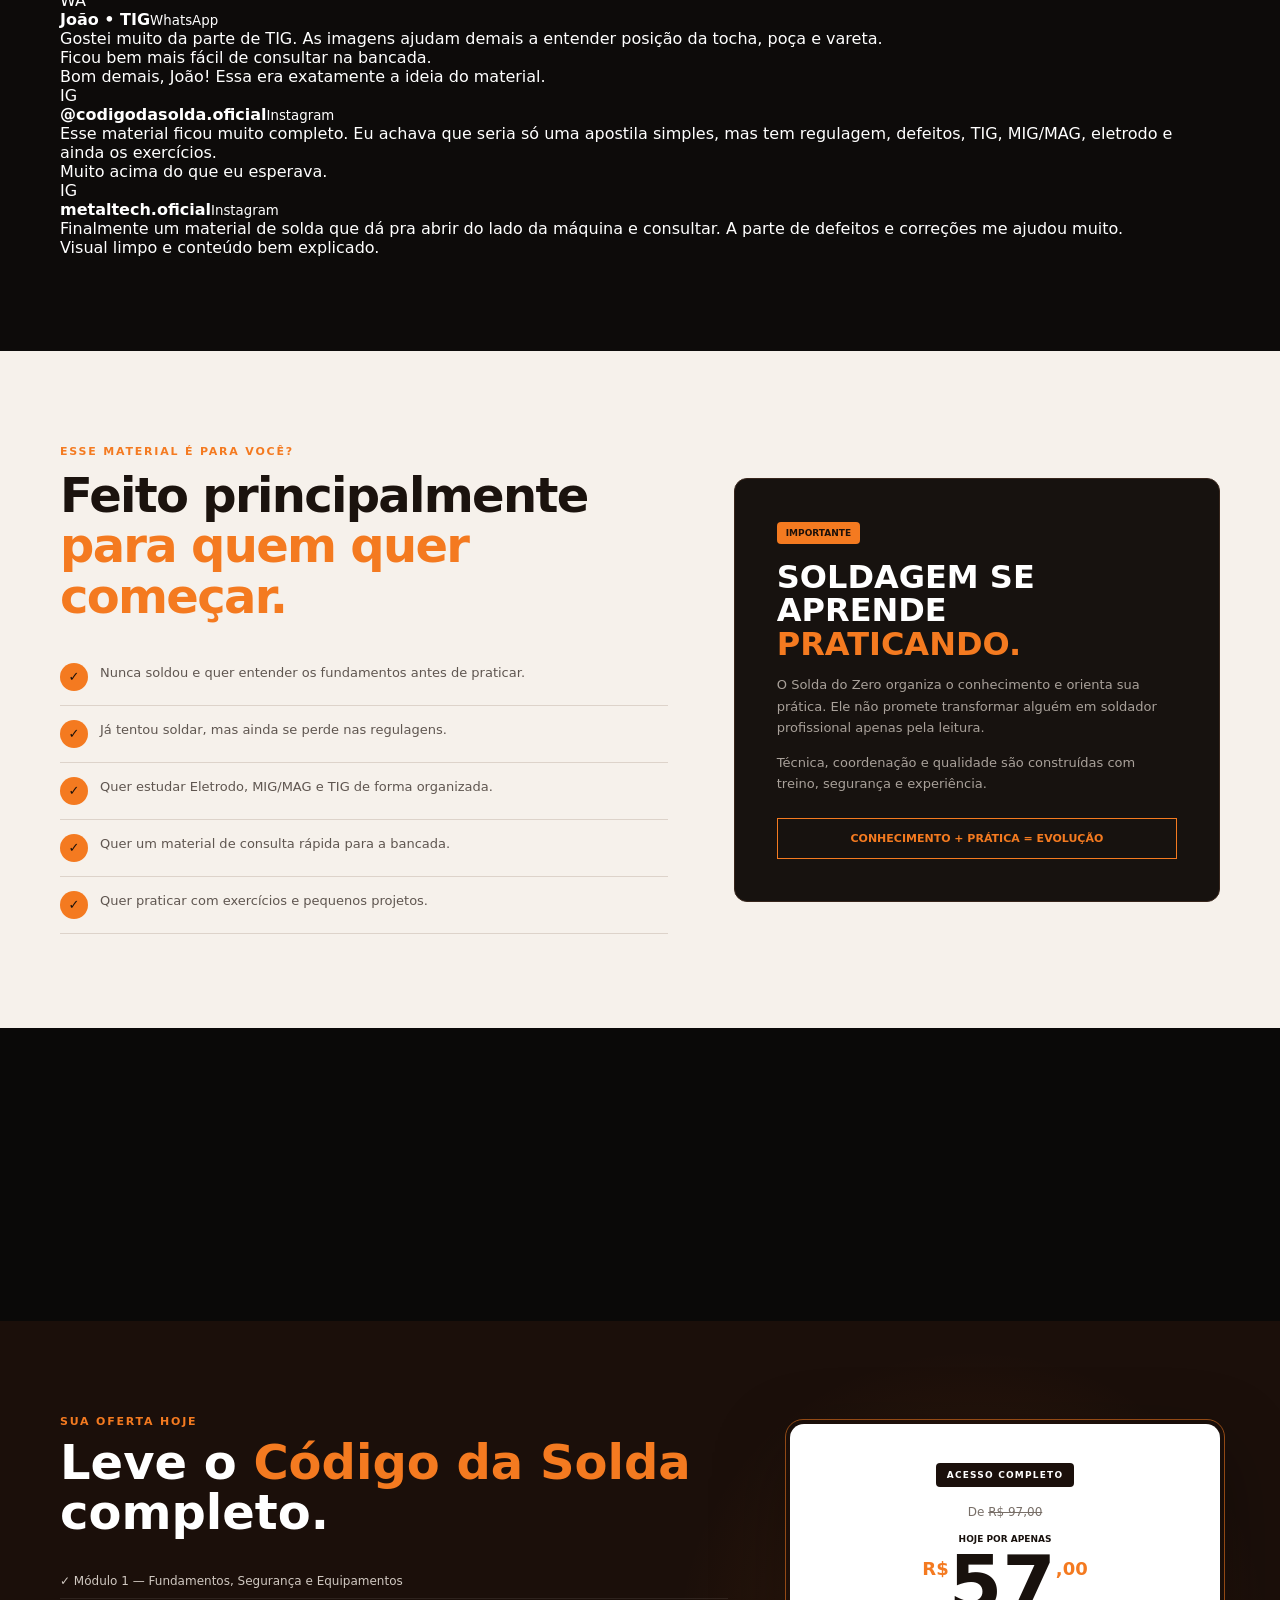
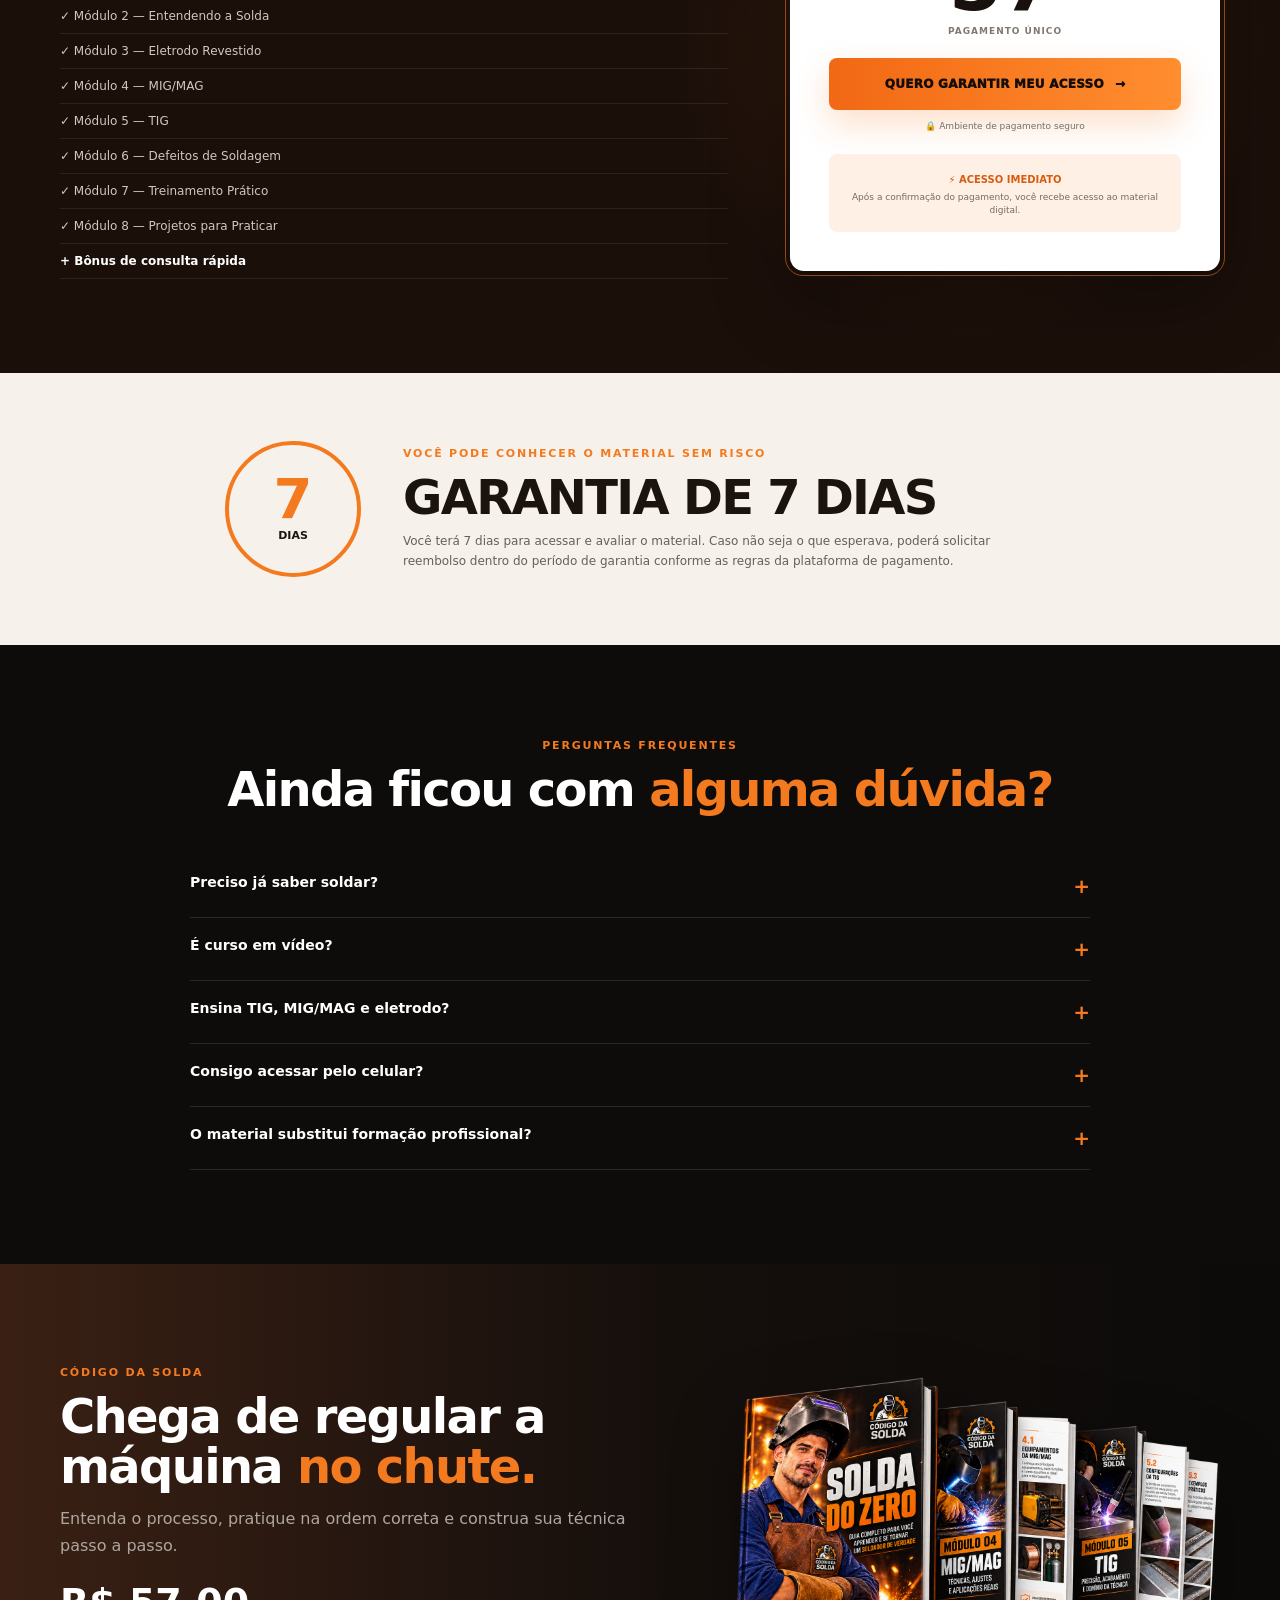
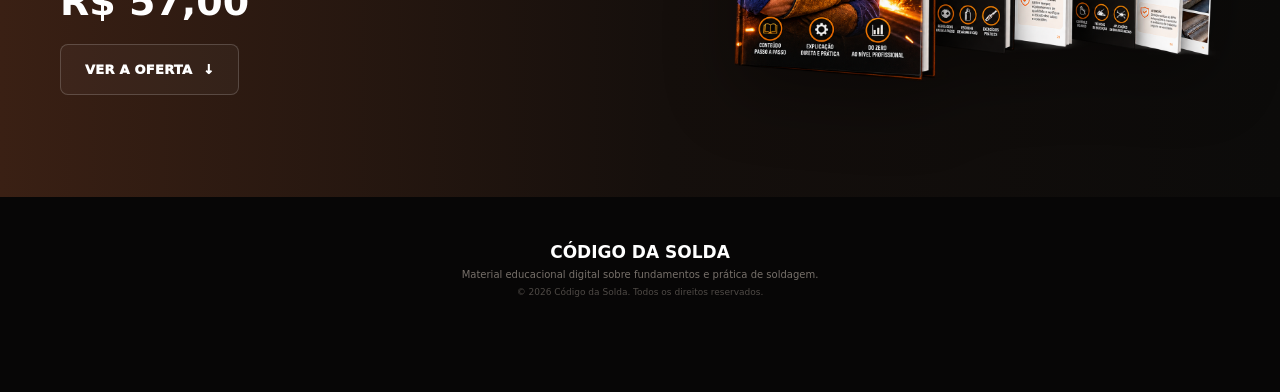
==== commit ba992daa: "Adiciona seção de depoimentos ao Código da Solda" ====
--- a/codigo-da-solda/index.html
+++ b/codigo-da-solda/index.html
@@ -139,6 +139,77 @@
       </div>
     </section>
 
+    <section class="section testimonials" id="depoimentos">
+      <div class="wrap narrow center reveal">
+        <p class="section-label">EXEMPLOS DE FEEDBACK</p>
+        <h2>Veja como o material pode ajudar <em>na prática.</em></h2>
+        <p class="testimonials__note">Conversas ilustrativas criadas para demonstrar situações de uso do material.</p>
+      </div>
+
+      <div class="wrap testimonials__grid">
+        <article class="testimonial-card testimonial-card--wa reveal">
+          <div class="testimonial-card__top">
+            <span class="testimonial-card__app">WA</span>
+            <div><strong>Carlos • Iniciante</strong><small>WhatsApp</small></div>
+          </div>
+          <div class="chat-bubble chat-bubble--received">Cara, eu nunca tinha entendido direito regulagem da máquina. A parte das tabelas deixou muito mais simples. Já consegui fazer meus primeiros cordões sem ficar tentando no escuro.</div>
+          <div class="chat-bubble chat-bubble--received">Material muito bom pra consultar na prática.</div>
+          <div class="chat-bubble chat-bubble--sent">Que bom, Carlos! Fico feliz em saber que está te ajudando!</div>
+        </article>
+
+        <article class="testimonial-card testimonial-card--wa reveal">
+          <div class="testimonial-card__top">
+            <span class="testimonial-card__app">WA</span>
+            <div><strong>Marcos • MIG/MAG</strong><small>WhatsApp</small></div>
+          </div>
+          <div class="chat-bubble chat-bubble--received">O módulo de MIG/MAG ficou muito bom. Principalmente a parte de velocidade do arame e tensão. Era justamente onde eu mais errava.</div>
+          <div class="chat-bubble chat-bubble--received">Agora ficou bem mais fácil regular.</div>
+          <div class="chat-bubble chat-bubble--sent">Que bom, Marcos! Fico feliz que o conteúdo está te ajudando!</div>
+        </article>
+
+        <article class="testimonial-card testimonial-card--wa reveal">
+          <div class="testimonial-card__top">
+            <span class="testimonial-card__app">WA</span>
+            <div><strong>Rafael • Projetos</strong><small>WhatsApp</small></div>
+          </div>
+          <div class="chat-bubble chat-bubble--received">Já comecei pelo suporte e agora vou fazer a bancada. Pra mim o melhor foi ter projeto pra praticar, porque não fica só na teoria.</div>
+          <div class="testimonial-media">
+            <span>SUPORTE METÁLICO</span>
+            <span>BANCADA METÁLICA</span>
+          </div>
+          <div class="chat-bubble chat-bubble--received">Isso fez muita diferença pra mim.</div>
+        </article>
+
+        <article class="testimonial-card testimonial-card--wa reveal">
+          <div class="testimonial-card__top">
+            <span class="testimonial-card__app">WA</span>
+            <div><strong>João • TIG</strong><small>WhatsApp</small></div>
+          </div>
+          <div class="chat-bubble chat-bubble--received">Gostei muito da parte de TIG. As imagens ajudam demais a entender posição da tocha, poça e vareta.</div>
+          <div class="chat-bubble chat-bubble--received">Ficou bem mais fácil de consultar na bancada.</div>
+          <div class="chat-bubble chat-bubble--sent">Bom demais, João! Essa era exatamente a ideia do material.</div>
+        </article>
+
+        <article class="testimonial-card testimonial-card--ig reveal">
+          <div class="testimonial-card__top">
+            <span class="testimonial-card__app">IG</span>
+            <div><strong>@codigodasolda.oficial</strong><small>Instagram</small></div>
+          </div>
+          <div class="chat-bubble chat-bubble--received">Esse material ficou muito completo. Eu achava que seria só uma apostila simples, mas tem regulagem, defeitos, TIG, MIG/MAG, eletrodo e ainda os exercícios.</div>
+          <div class="chat-bubble chat-bubble--received">Muito acima do que eu esperava.</div>
+        </article>
+
+        <article class="testimonial-card testimonial-card--ig reveal">
+          <div class="testimonial-card__top">
+            <span class="testimonial-card__app">IG</span>
+            <div><strong>metaltech.oficial</strong><small>Instagram</small></div>
+          </div>
+          <div class="chat-bubble chat-bubble--received">Finalmente um material de solda que dá pra abrir do lado da máquina e consultar. A parte de defeitos e correções me ajudou muito.</div>
+          <div class="chat-bubble chat-bubble--received">Visual limpo e conteúdo bem explicado.</div>
+        </article>
+      </div>
+    </section>
+
     <section class="section section--light">
       <div class="wrap split split--who">
         <div class="reveal"><p class="section-label">ESSE MATERIAL É PARA VOCÊ?</p><h2>Feito principalmente <em>para quem quer começar.</em></h2>
--- a/codigo-da-solda/styles.css
+++ b/codigo-da-solda/styles.css
@@ -195,4 +195,173 @@
   .hero__product{width:min(100%,390px);max-height:410px}
   .module__image{height:auto!important;min-height:360px;display:flex;align-items:center;justify-content:center}
   .module__image img{max-width:340px!important;max-height:410px!important}
+}
+
+/* ===== REFINO MOBILE DA PRIMEIRA DOBRA ===== */
+@media(max-width:620px){
+  /* O topo deixa de ser fixo e a barra inferior some por completo. */
+  .topbar{
+    position:relative!important;
+    top:auto!important;
+    backdrop-filter:none;
+    background:#0a0807
+  }
+  .mobile-buy{
+    display:none!important
+  }
+  footer{
+    padding-bottom:45px!important
+  }
+
+  .topbar__inner{
+    height:64px
+  }
+  .brand{
+    gap:9px
+  }
+  .brand__mark{
+    width:34px;
+    height:34px;
+    border-radius:9px;
+    font-size:17px
+  }
+  .brand strong{
+    font-size:12px;
+    letter-spacing:.8px
+  }
+  .topbar__cta{
+    padding:10px 12px;
+    border-radius:8px;
+    font-size:8.5px
+  }
+
+  .hero{
+    padding:34px 0 46px!important;
+    background:
+      radial-gradient(circle at 68% 35%,rgba(244,122,32,.12),transparent 34%),
+      linear-gradient(145deg,#090807 0%,#17100c 66%,#0c0907 100%)
+  }
+  .hero__grid{
+    gap:24px!important
+  }
+  .hero__copy{
+    text-align:left!important
+  }
+  .eyebrow{
+    justify-content:flex-start!important;
+    gap:8px;
+    font-size:9px;
+    letter-spacing:1.35px
+  }
+  .eyebrow span{
+    width:28px;
+    height:2px
+  }
+
+  .hero h1{
+    max-width:350px;
+    margin-top:15px;
+    font-size:31px!important;
+    line-height:.98!important;
+    letter-spacing:-1px!important
+  }
+  .hero h1 em{
+    margin:3px 0
+  }
+
+  .hero__lead{
+    margin-top:18px!important;
+    font-size:13.5px!important;
+    line-height:1.65!important;
+    color:#c7beb7;
+    max-width:360px
+  }
+
+  .quick-list{
+    display:grid!important;
+    grid-template-columns:1fr 1fr!important;
+    gap:9px!important;
+    max-width:none!important;
+    margin:22px 0 0!important;
+    text-align:left!important
+  }
+  .quick-list span{
+    position:relative;
+    min-height:48px;
+    display:flex;
+    align-items:center;
+    padding:10px 10px 10px 37px;
+    border:1px solid rgba(244,122,32,.15);
+    border-radius:10px;
+    background:rgba(255,255,255,.025);
+    color:#eee6e0;
+    font-size:10.5px;
+    line-height:1.25
+  }
+  .quick-list span::before{
+    content:"✓";
+    position:absolute;
+    left:10px;
+    top:50%;
+    transform:translateY(-50%);
+    width:19px;
+    height:19px;
+    display:grid;
+    place-items:center;
+    border-radius:50%;
+    background:rgba(244,122,32,.13);
+    border:1px solid rgba(244,122,32,.38);
+    color:var(--orange);
+    font-size:11px;
+    font-weight:900
+  }
+  .quick-list span::first-letter{
+    color:inherit
+  }
+
+  .trust--hero{
+    margin-top:18px!important;
+    justify-content:flex-start!important;
+    gap:8px 12px!important;
+    color:#8e857f!important;
+    font-size:8.5px!important
+  }
+  .button--ghost{
+    width:100%!important;
+    max-width:none!important;
+    margin-top:18px!important;
+    padding:14px 18px!important;
+    border-radius:10px!important;
+    font-size:10.5px!important
+  }
+
+  .hero__visual{
+    min-height:340px!important;
+    height:auto!important;
+    margin-top:0!important
+  }
+  .hero__product{
+    width:min(100%,360px)!important;
+    max-height:360px!important
+  }
+}
+
+@media(max-width:390px){
+  .wrap{
+    width:min(100% - 24px,1160px)
+  }
+  .hero h1{
+    font-size:29px!important
+  }
+  .quick-list{
+    gap:7px!important
+  }
+  .quick-list span{
+    min-height:46px;
+    padding:9px 8px 9px 34px;
+    font-size:9.8px
+  }
+  .quick-list span::before{
+    left:8px
+  }
 }
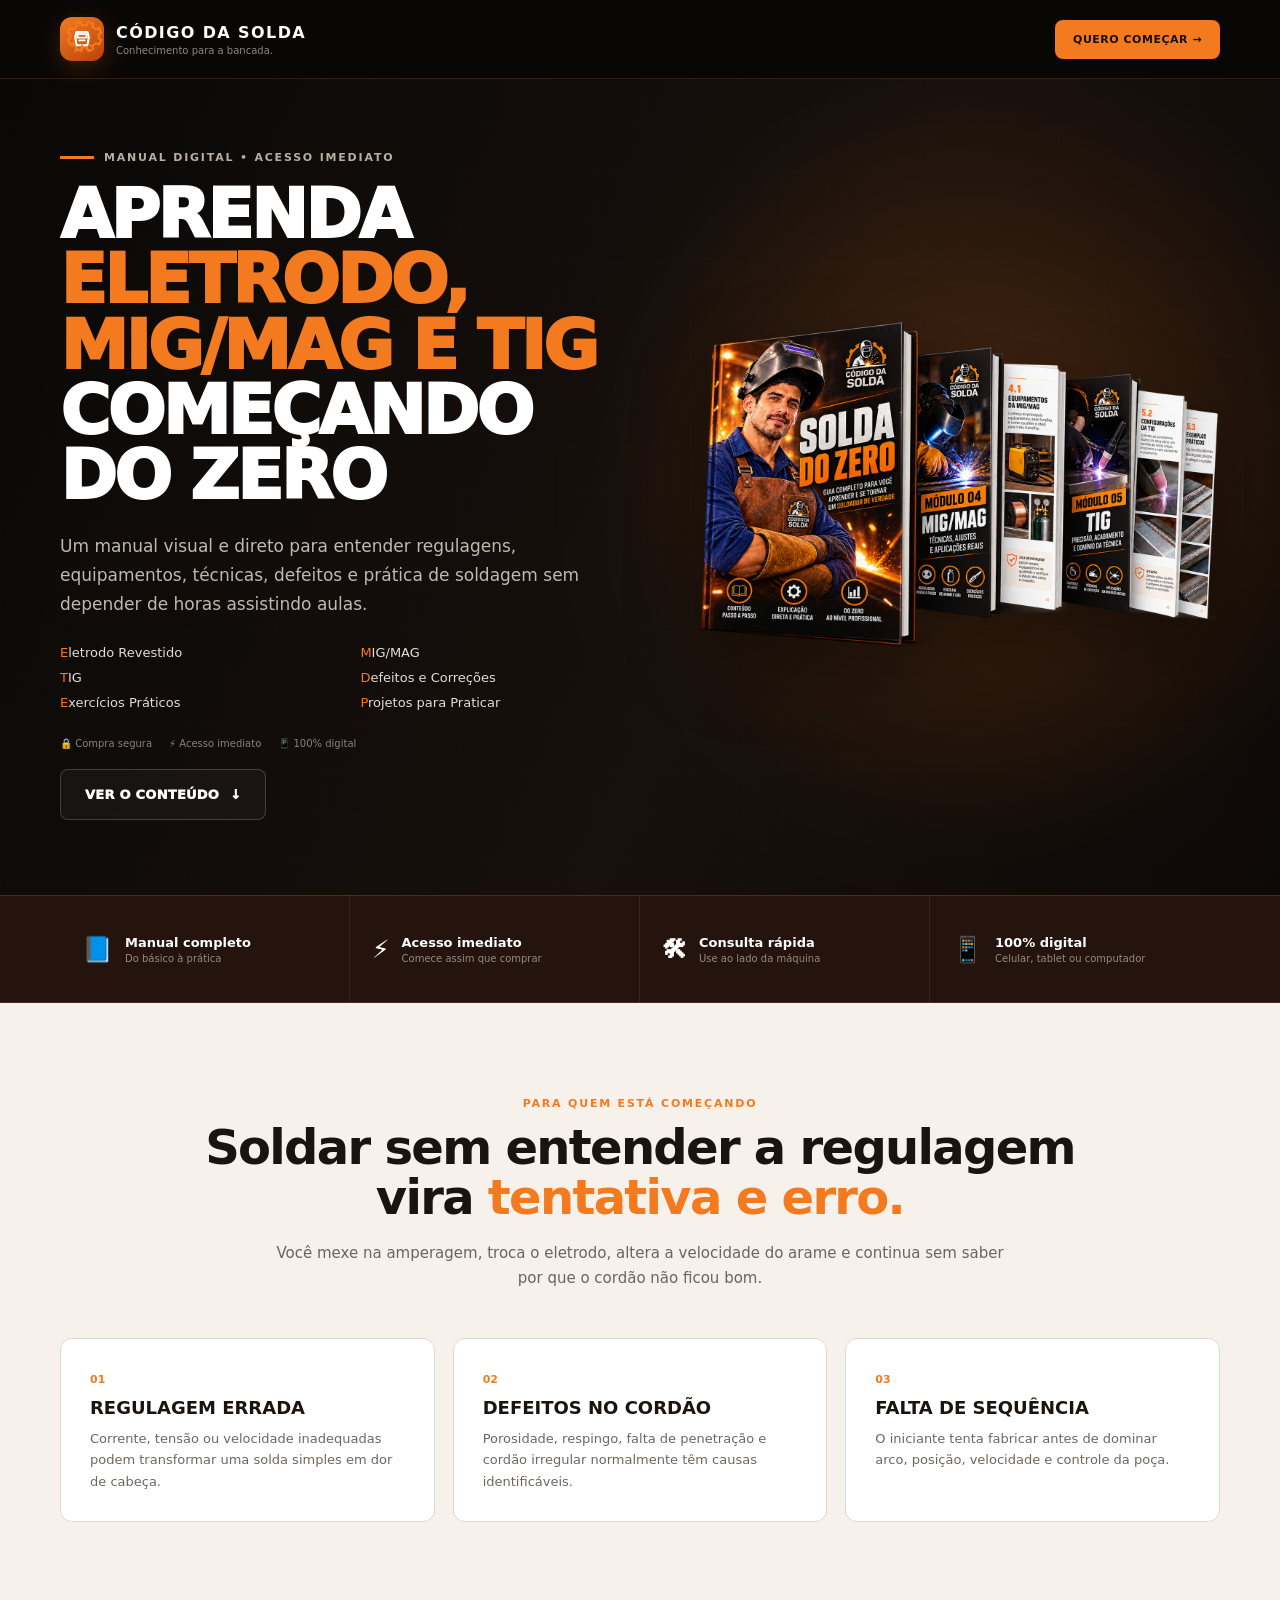
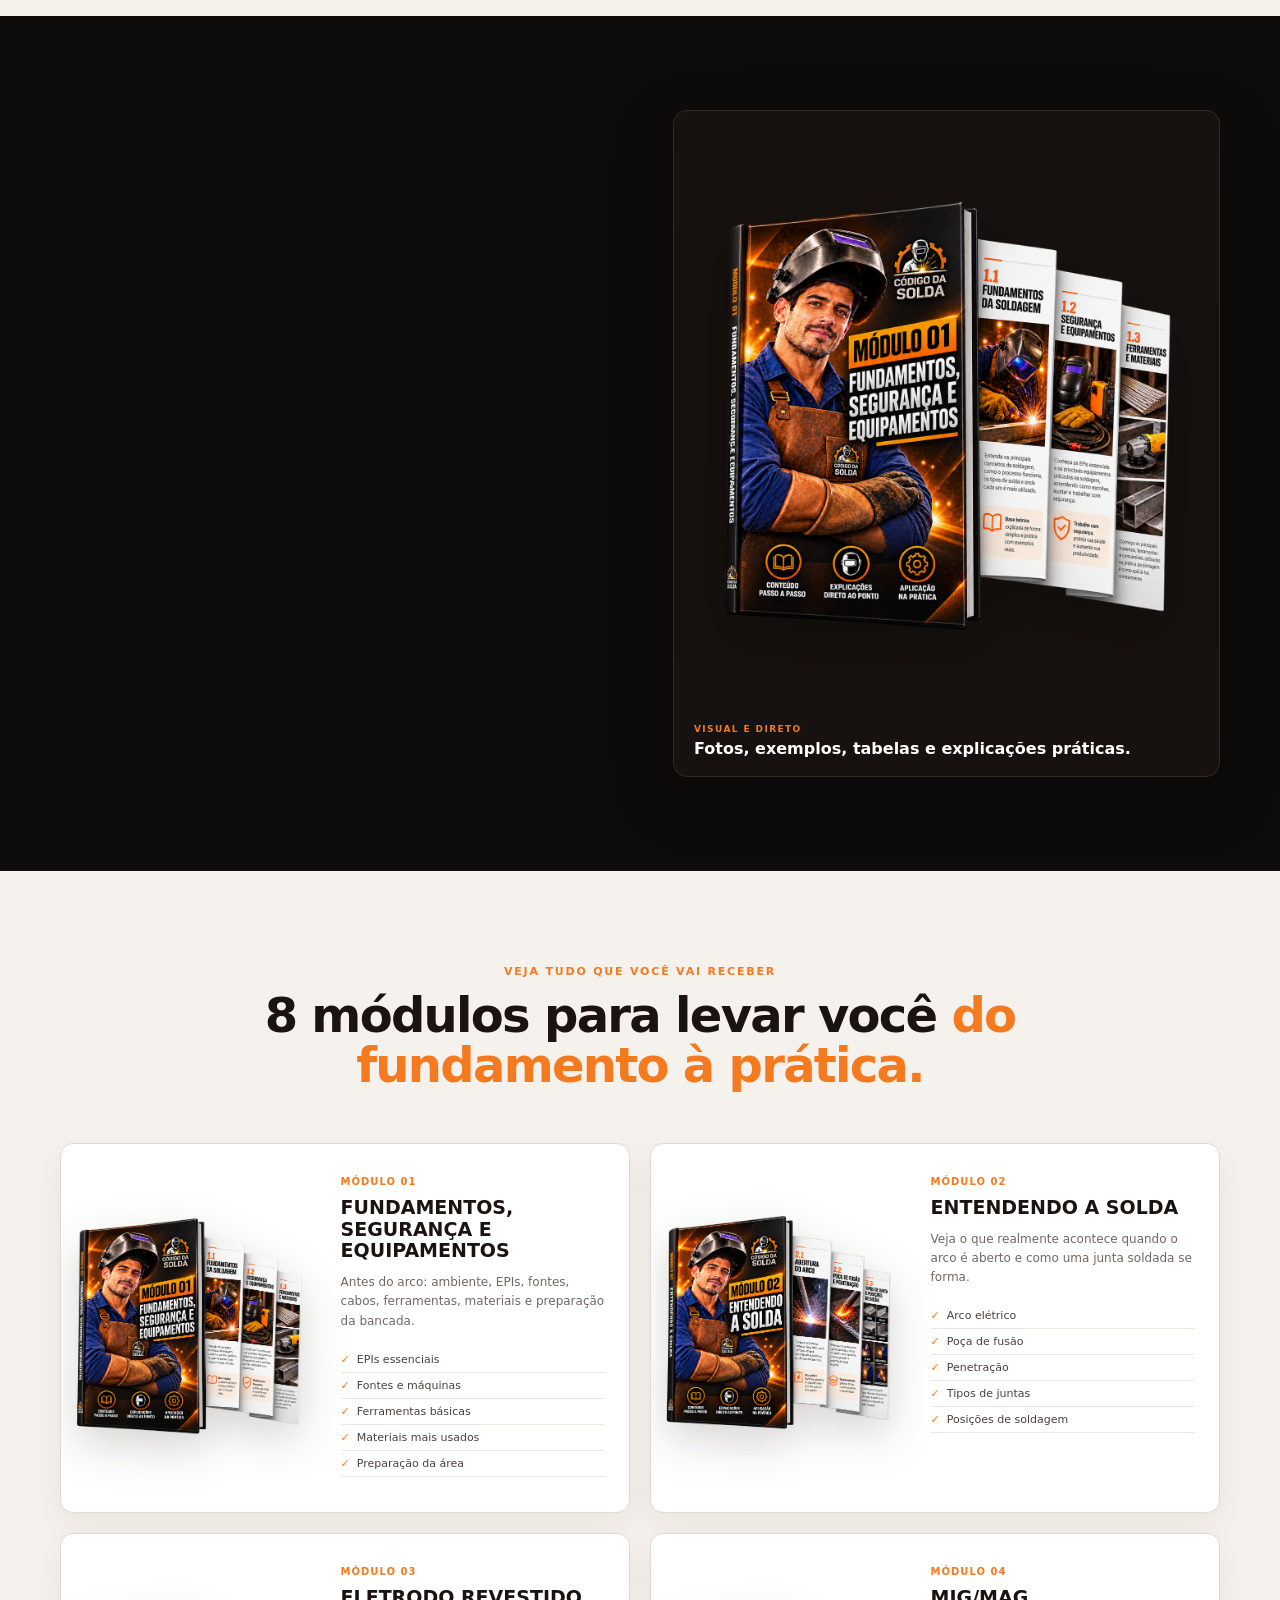
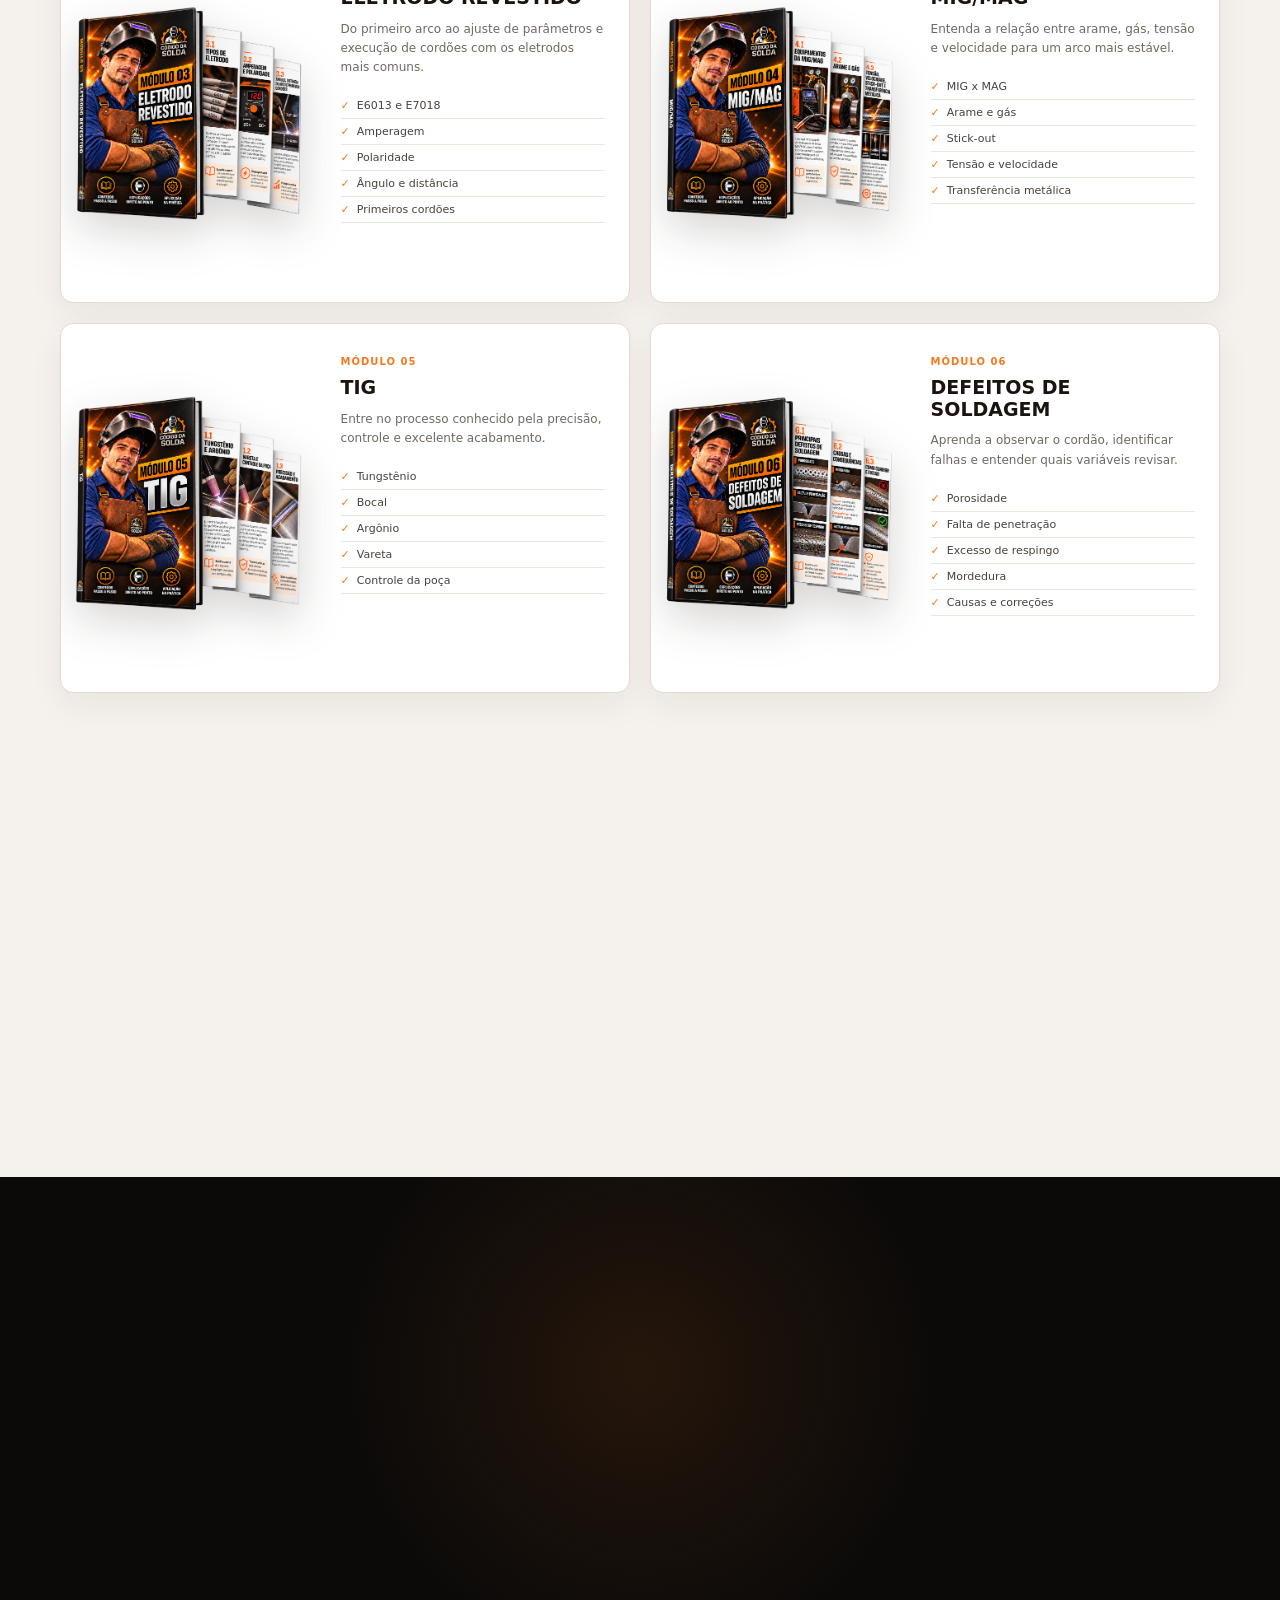
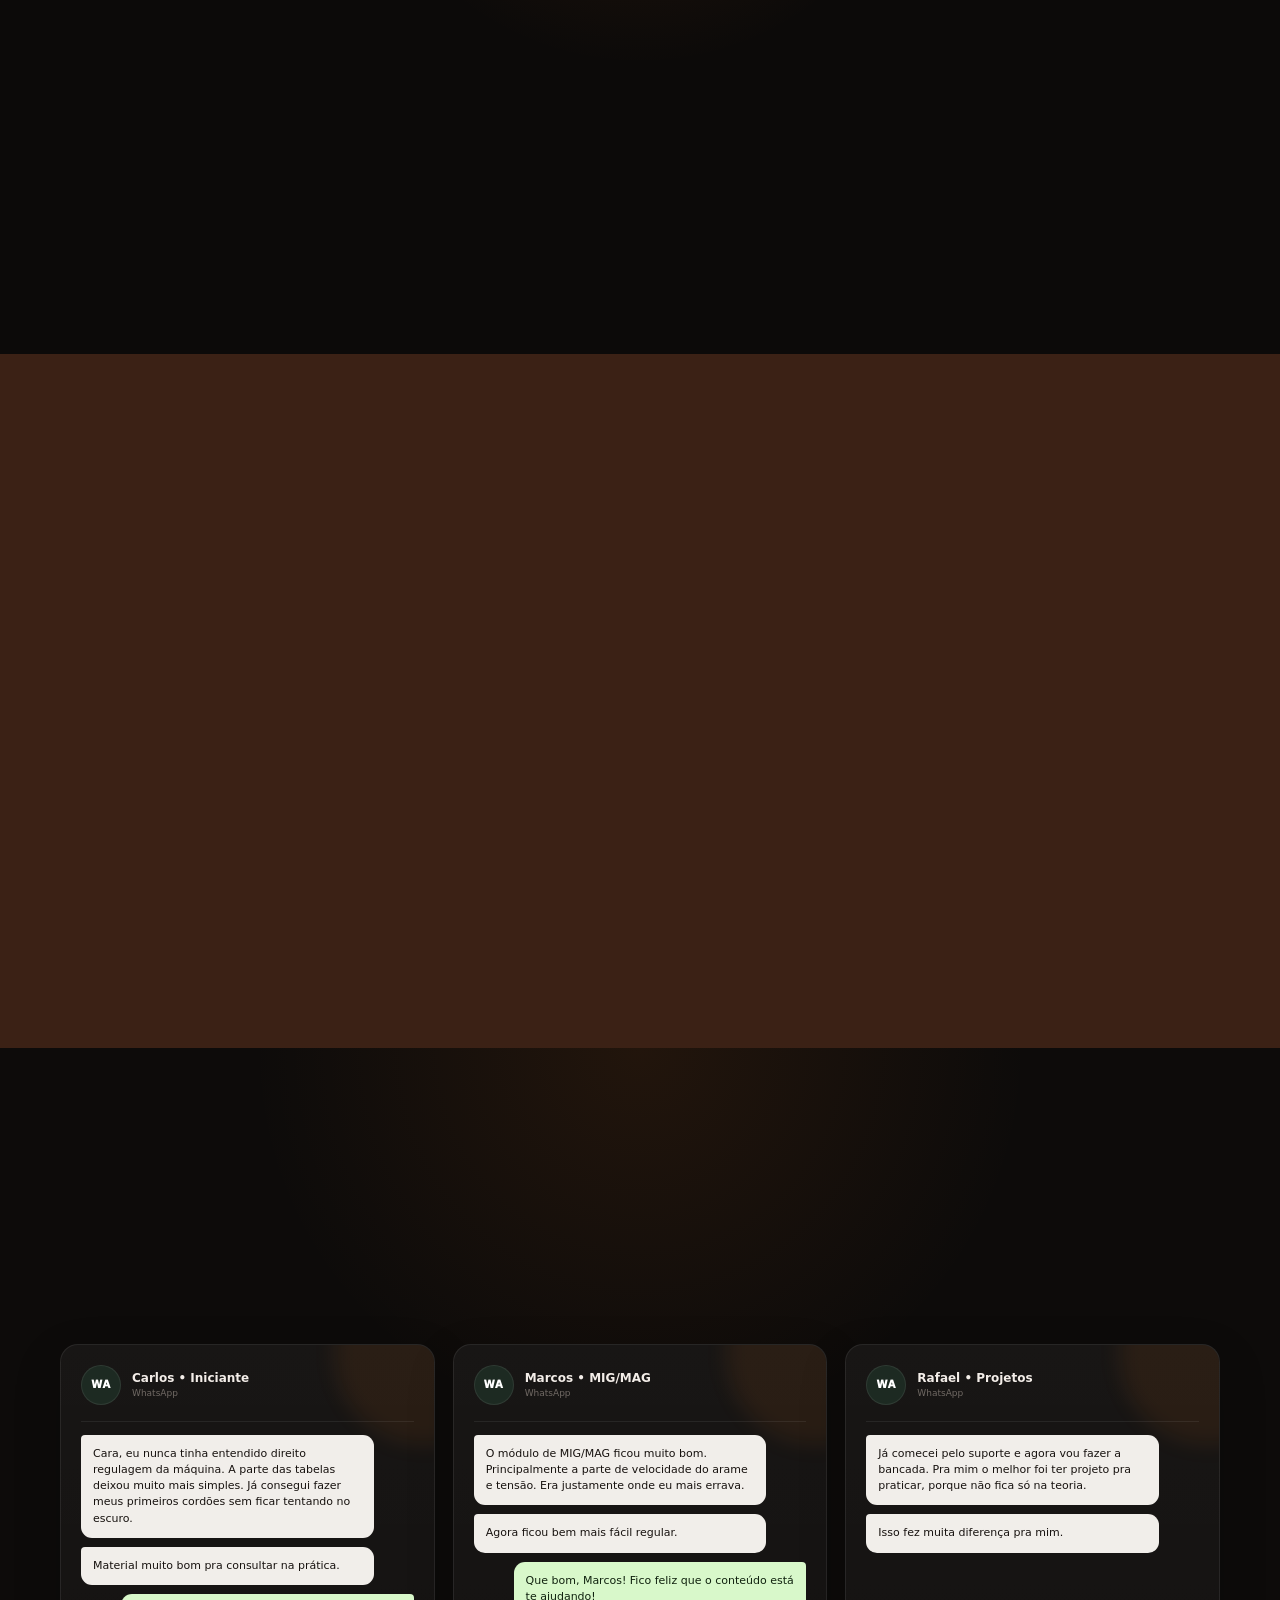
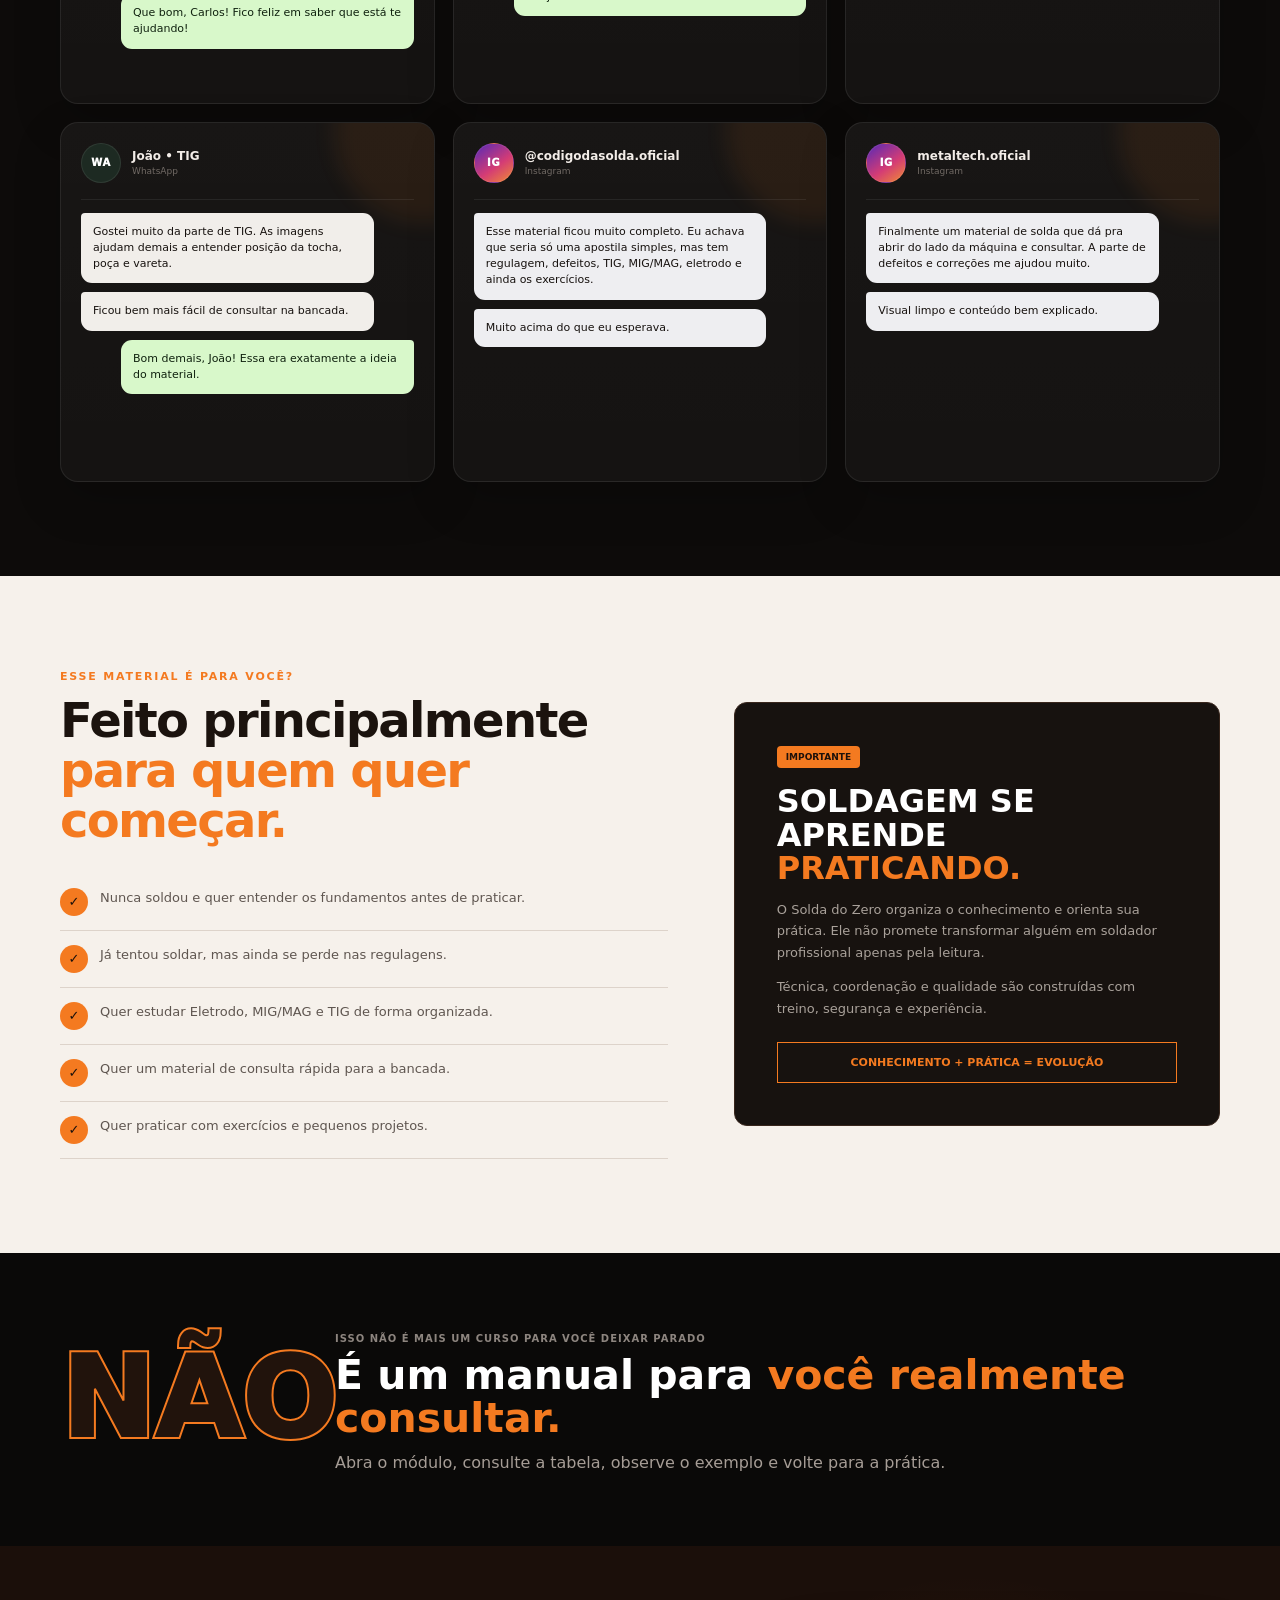
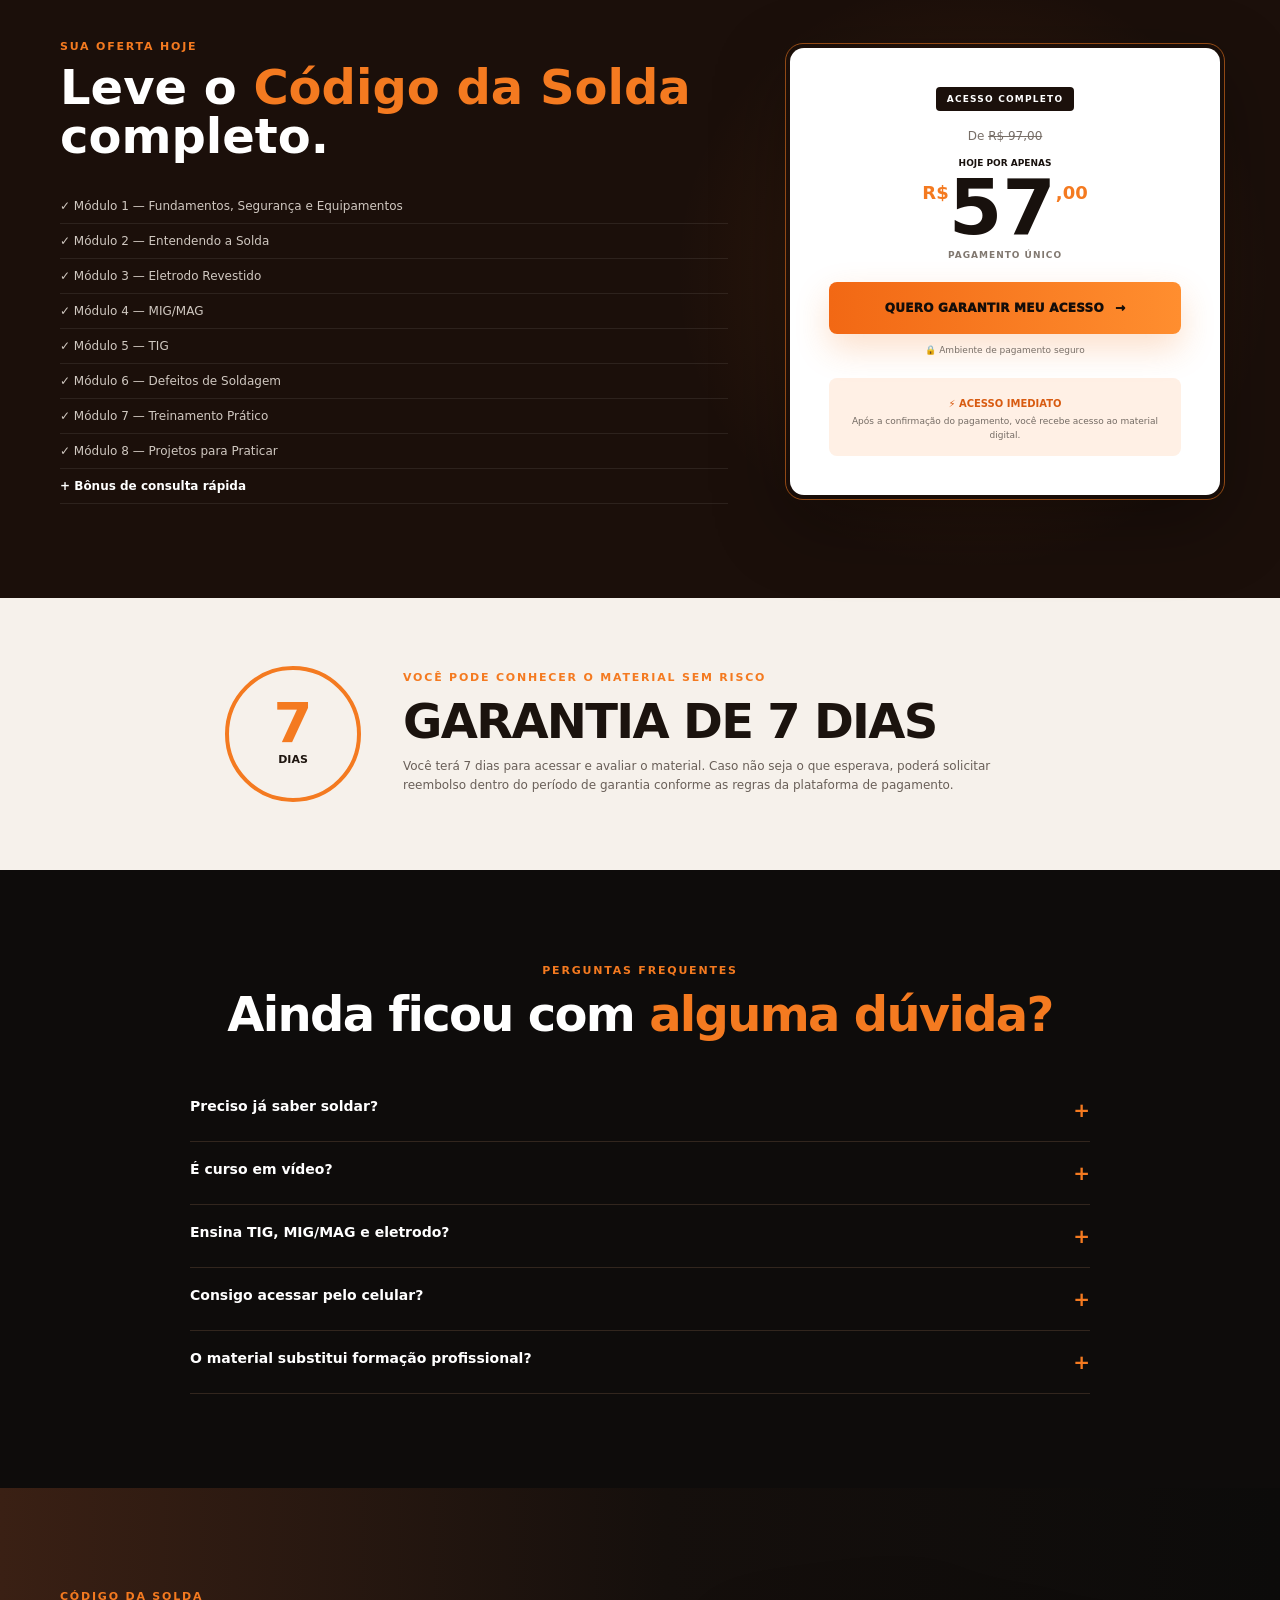
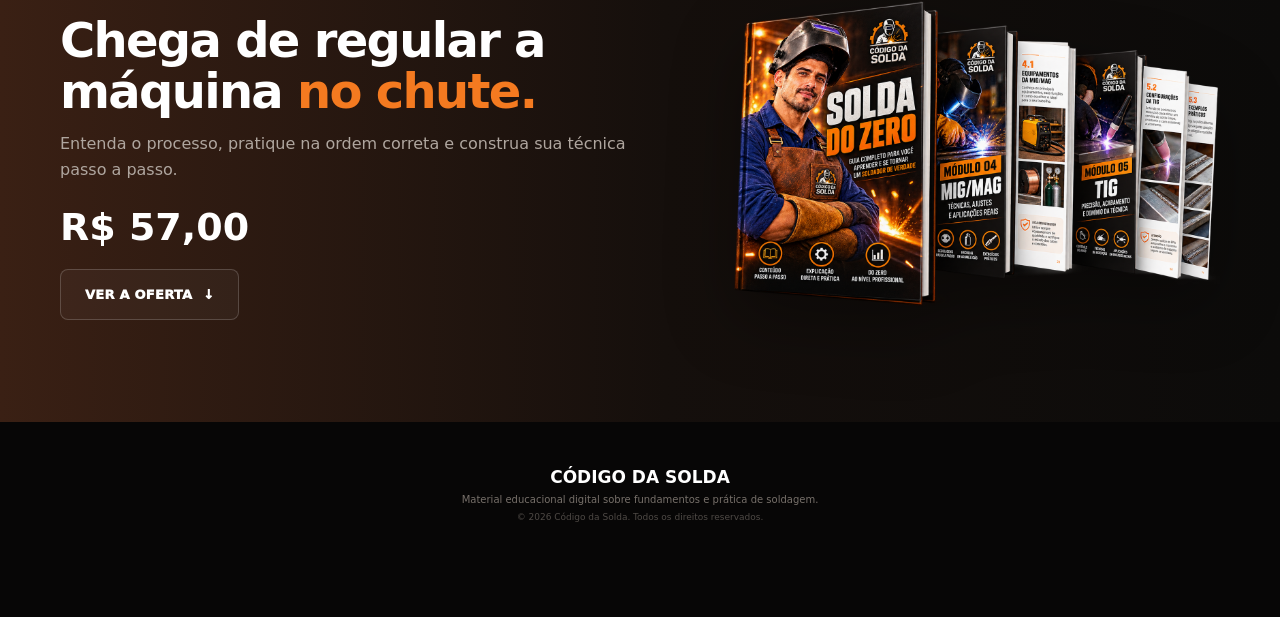
==== commit e928906f: "Adiciona logo Código da Solda e remove vazios do depoimento" ====
--- a/codigo-da-solda/index.html
+++ b/codigo-da-solda/index.html
@@ -33,7 +33,17 @@
   <header class="topbar">
     <div class="wrap topbar__inner">
       <a class="brand" href="#inicio" aria-label="Código da Solda - início">
-        <span class="brand__mark" aria-hidden="true">⚙</span>
+        <span class="brand__mark brand__mark--logo" aria-hidden="true">
+          <svg class="brand__logo-svg" viewBox="0 0 64 64" role="img" aria-label="Logo Código da Solda">
+            <g fill="none" stroke-linecap="round" stroke-linejoin="round">
+              <path d="M15 25 11 23l3-7 5 2a22 22 0 0 1 5-4l-1-5 7-2 2 5a22 22 0 0 1 7 0l2-5 7 2-1 5a22 22 0 0 1 5 4l5-2 3 7-4 2c.4 2 .4 4 0 6l4 2-3 7-5-2a22 22 0 0 1-5 4l1 5-7 2-2-5a22 22 0 0 1-7 0l-2 5-7-2 1-5a22 22 0 0 1-5-4l-5 2-3-7 4-2a18 18 0 0 1 0-6Z" stroke="#f47a20" stroke-width="3"/>
+              <path d="M24 22h16l2 7-2 12H24l-2-12 2-7Z" stroke="#fff" stroke-width="3"/>
+              <path d="M26 25h12l1 5H25l1-5Z" stroke="#fff" stroke-width="2.5"/>
+              <path d="M32 41v8M26 46l-4 4M38 46l4 4M22 41l-5 1M42 41l5 1" stroke="#f47a20" stroke-width="2.7"/>
+              <path d="M28 34h8" stroke="#fff" stroke-width="2.5"/>
+            </g>
+          </svg>
+        </span>
         <span><strong>CÓDIGO DA SOLDA</strong><small>Conhecimento para a bancada.</small></span>
       </a>
       <a class="topbar__cta scroll-link" href="#modulos">QUERO COMEÇAR <span>→</span></a>
@@ -173,10 +183,6 @@
             <div><strong>Rafael • Projetos</strong><small>WhatsApp</small></div>
           </div>
           <div class="chat-bubble chat-bubble--received">Já comecei pelo suporte e agora vou fazer a bancada. Pra mim o melhor foi ter projeto pra praticar, porque não fica só na teoria.</div>
-          <div class="testimonial-media">
-            <span>SUPORTE METÁLICO</span>
-            <span>BANCADA METÁLICA</span>
-          </div>
           <div class="chat-bubble chat-bubble--received">Isso fez muita diferença pra mim.</div>
         </article>
 
--- a/codigo-da-solda/styles.css
+++ b/codigo-da-solda/styles.css
@@ -364,4 +364,162 @@
   .quick-list span::before{
     left:8px
   }
+}
+
+/* ===== DEPOIMENTOS / CONVERSAS ILUSTRATIVAS ===== */
+.testimonials{
+  background:
+    radial-gradient(circle at 50% 0%,rgba(244,122,32,.09),transparent 30%),
+    #0d0b0a;
+}
+.testimonials__note{
+  max-width:680px;
+  margin:14px auto 0;
+  color:#8f8781;
+  font-size:11px;
+  line-height:1.6;
+}
+.testimonials__grid{
+  display:grid;
+  grid-template-columns:repeat(3,1fr);
+  gap:18px;
+  margin-top:44px;
+}
+.testimonial-card{
+  position:relative;
+  min-height:360px;
+  padding:20px;
+  border:1px solid rgba(255,255,255,.08);
+  border-radius:18px;
+  background:
+    linear-gradient(180deg,rgba(255,255,255,.025),rgba(255,255,255,.012)),
+    #12100f;
+  box-shadow:0 18px 48px rgba(0,0,0,.18);
+  overflow:hidden;
+}
+.testimonial-card:before{
+  content:"";
+  position:absolute;
+  width:180px;
+  height:180px;
+  border-radius:50%;
+  right:-80px;
+  top:-80px;
+  background:rgba(244,122,32,.08);
+  filter:blur(10px);
+}
+.testimonial-card__top{
+  position:relative;
+  z-index:1;
+  display:flex;
+  align-items:center;
+  gap:11px;
+  padding-bottom:16px;
+  margin-bottom:13px;
+  border-bottom:1px solid rgba(255,255,255,.07);
+}
+.testimonial-card__app{
+  flex:0 0 40px;
+  width:40px;
+  height:40px;
+  display:grid;
+  place-items:center;
+  border-radius:50%;
+  background:#1d2a22;
+  border:1px solid rgba(255,255,255,.08);
+  color:#fff;
+  font-size:10px;
+  font-weight:950;
+  letter-spacing:.7px;
+}
+.testimonial-card--ig .testimonial-card__app{
+  background:linear-gradient(145deg,#5529b7,#d43c75 58%,#f08b34);
+}
+.testimonial-card__top strong,
+.testimonial-card__top small{
+  display:block;
+}
+.testimonial-card__top strong{
+  font-size:12px;
+  color:#f3ede8;
+}
+.testimonial-card__top small{
+  margin-top:3px;
+  color:#706964;
+  font-size:9px;
+}
+.chat-bubble{
+  position:relative;
+  z-index:1;
+  width:88%;
+  margin-top:9px;
+  padding:11px 12px;
+  border-radius:11px;
+  font-size:11px;
+  line-height:1.48;
+}
+.chat-bubble--received{
+  margin-right:auto;
+  background:#f1eeea;
+  color:#17120f;
+  border-top-left-radius:4px;
+}
+.chat-bubble--sent{
+  margin-left:auto;
+  background:#d8f8ca;
+  color:#10220f;
+  border-top-right-radius:4px;
+}
+.testimonial-card--ig .chat-bubble--received{
+  background:#eeeef1;
+}
+.testimonial-media{
+  position:relative;
+  z-index:1;
+  display:grid;
+  grid-template-columns:1fr 1fr;
+  gap:7px;
+  width:88%;
+  margin-top:9px;
+}
+.testimonial-media span{
+  min-height:82px;
+  display:flex;
+  align-items:flex-end;
+  padding:9px;
+  border-radius:10px;
+  background:
+    linear-gradient(180deg,transparent,rgba(0,0,0,.7)),
+    linear-gradient(135deg,#6f6258,#2e2925);
+  color:#fff;
+  font-size:8px;
+  font-weight:900;
+  letter-spacing:.7px;
+}
+@media(max-width:900px){
+  .testimonials__grid{
+    grid-template-columns:1fr 1fr;
+  }
+}
+@media(max-width:620px){
+  .testimonials{
+    padding:70px 0!important;
+  }
+  .testimonials__grid{
+    grid-template-columns:1fr;
+    gap:14px;
+    margin-top:30px;
+  }
+  .testimonial-card{
+    min-height:0;
+    padding:17px;
+    border-radius:15px;
+  }
+  .chat-bubble{
+    width:92%;
+    font-size:10.5px;
+  }
+  .testimonials__note{
+    font-size:9.5px;
+  }
 }
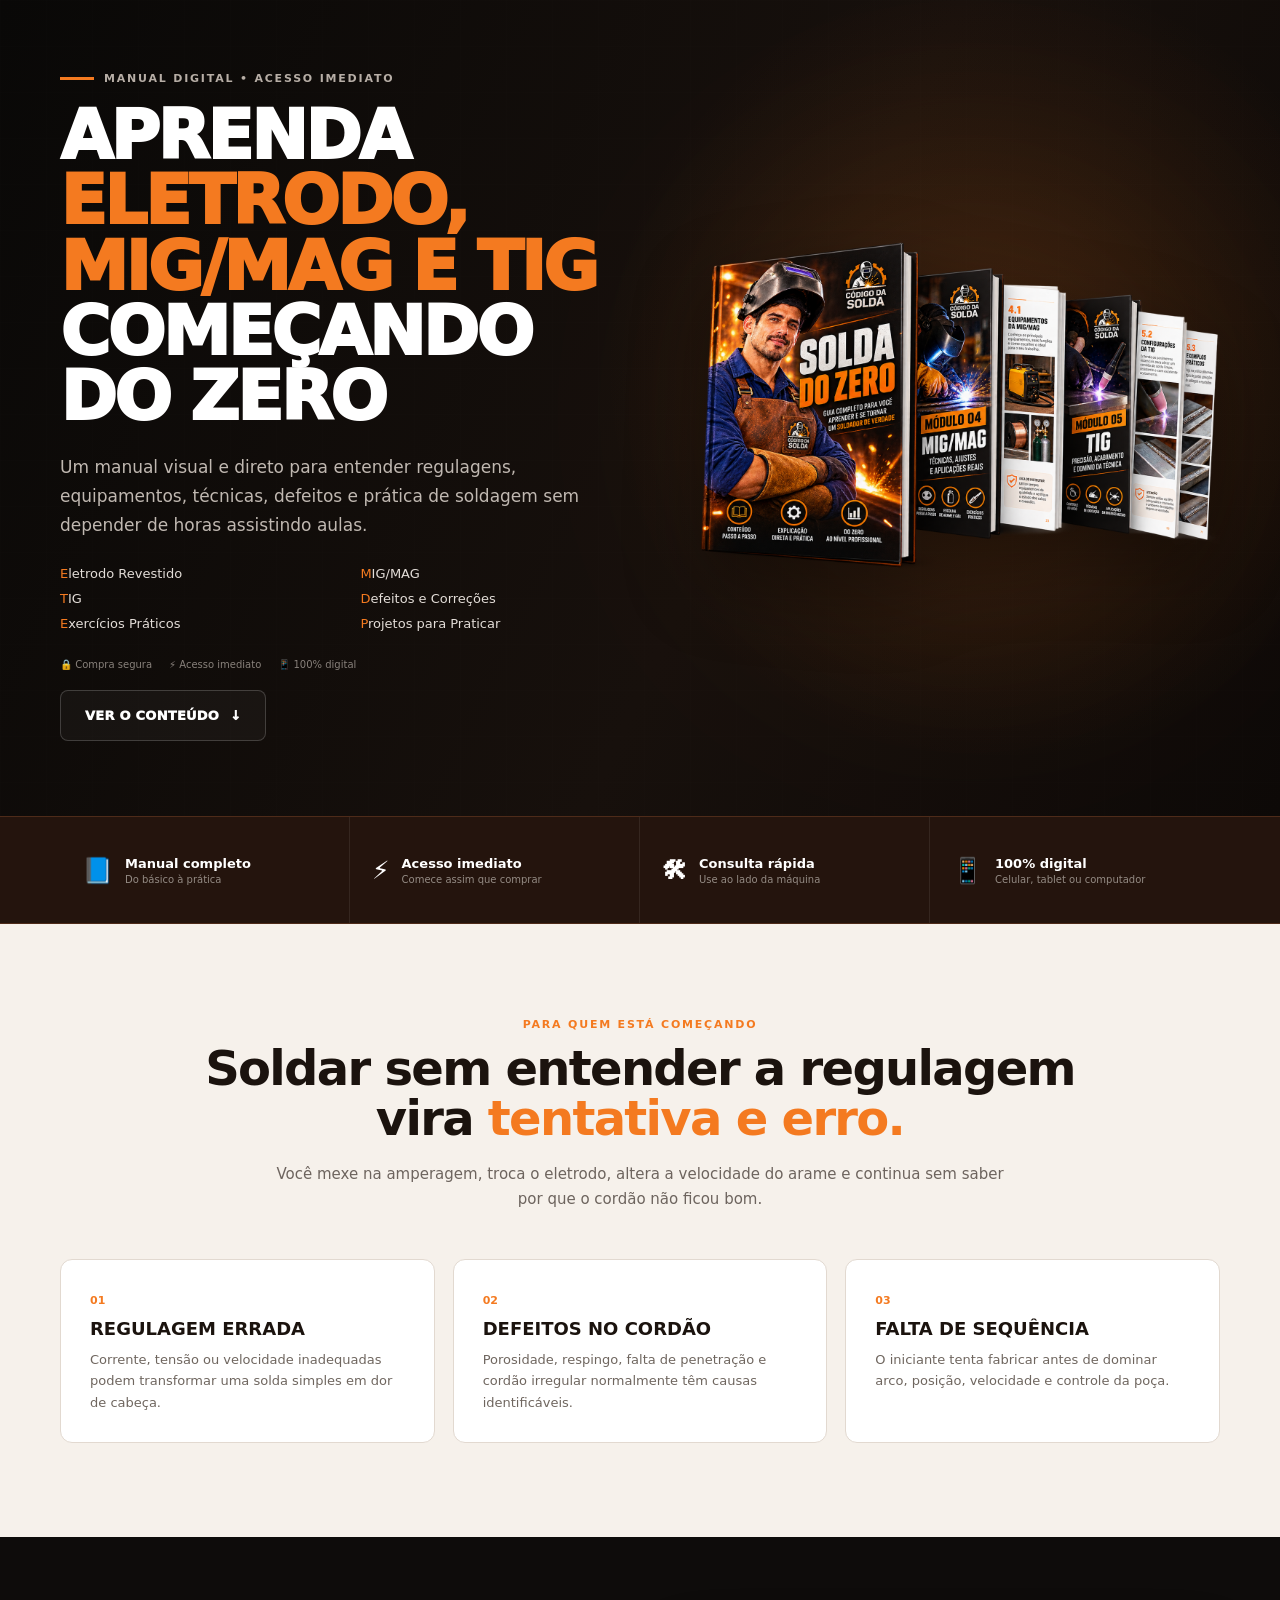
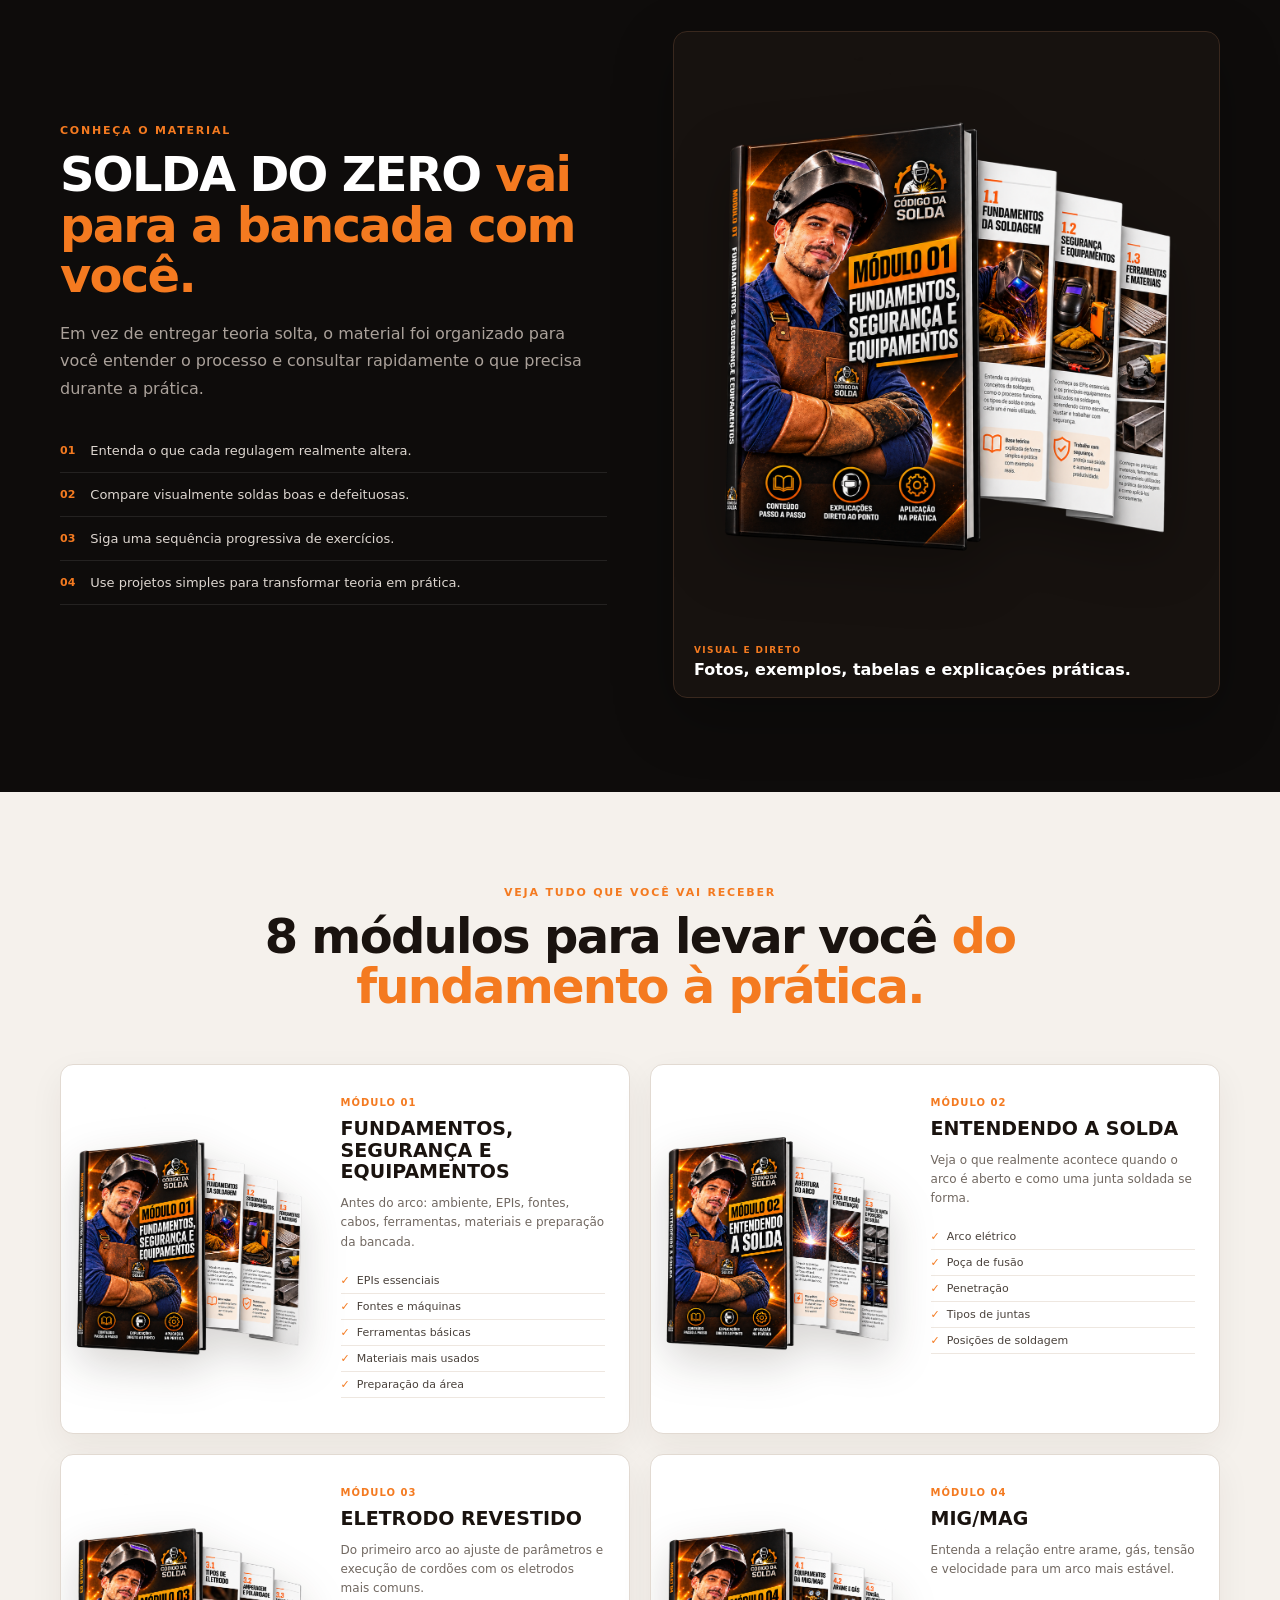
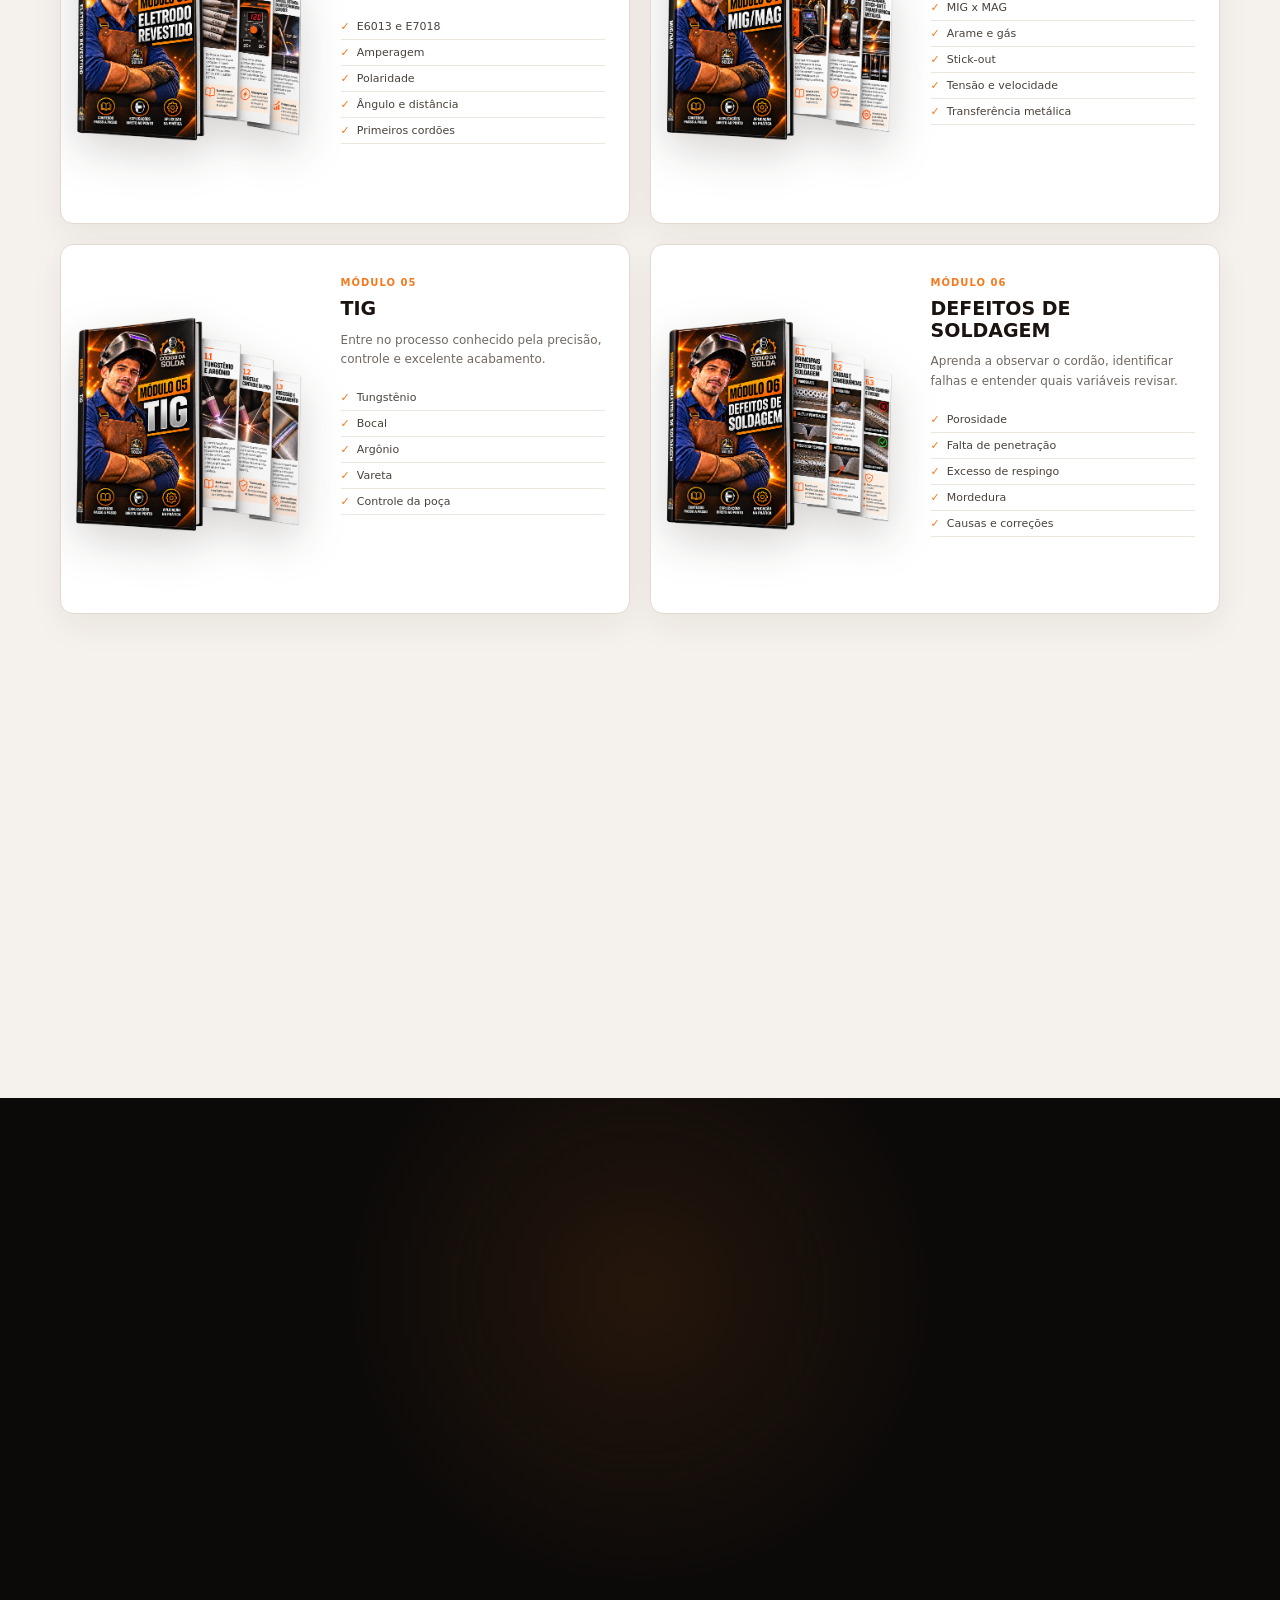
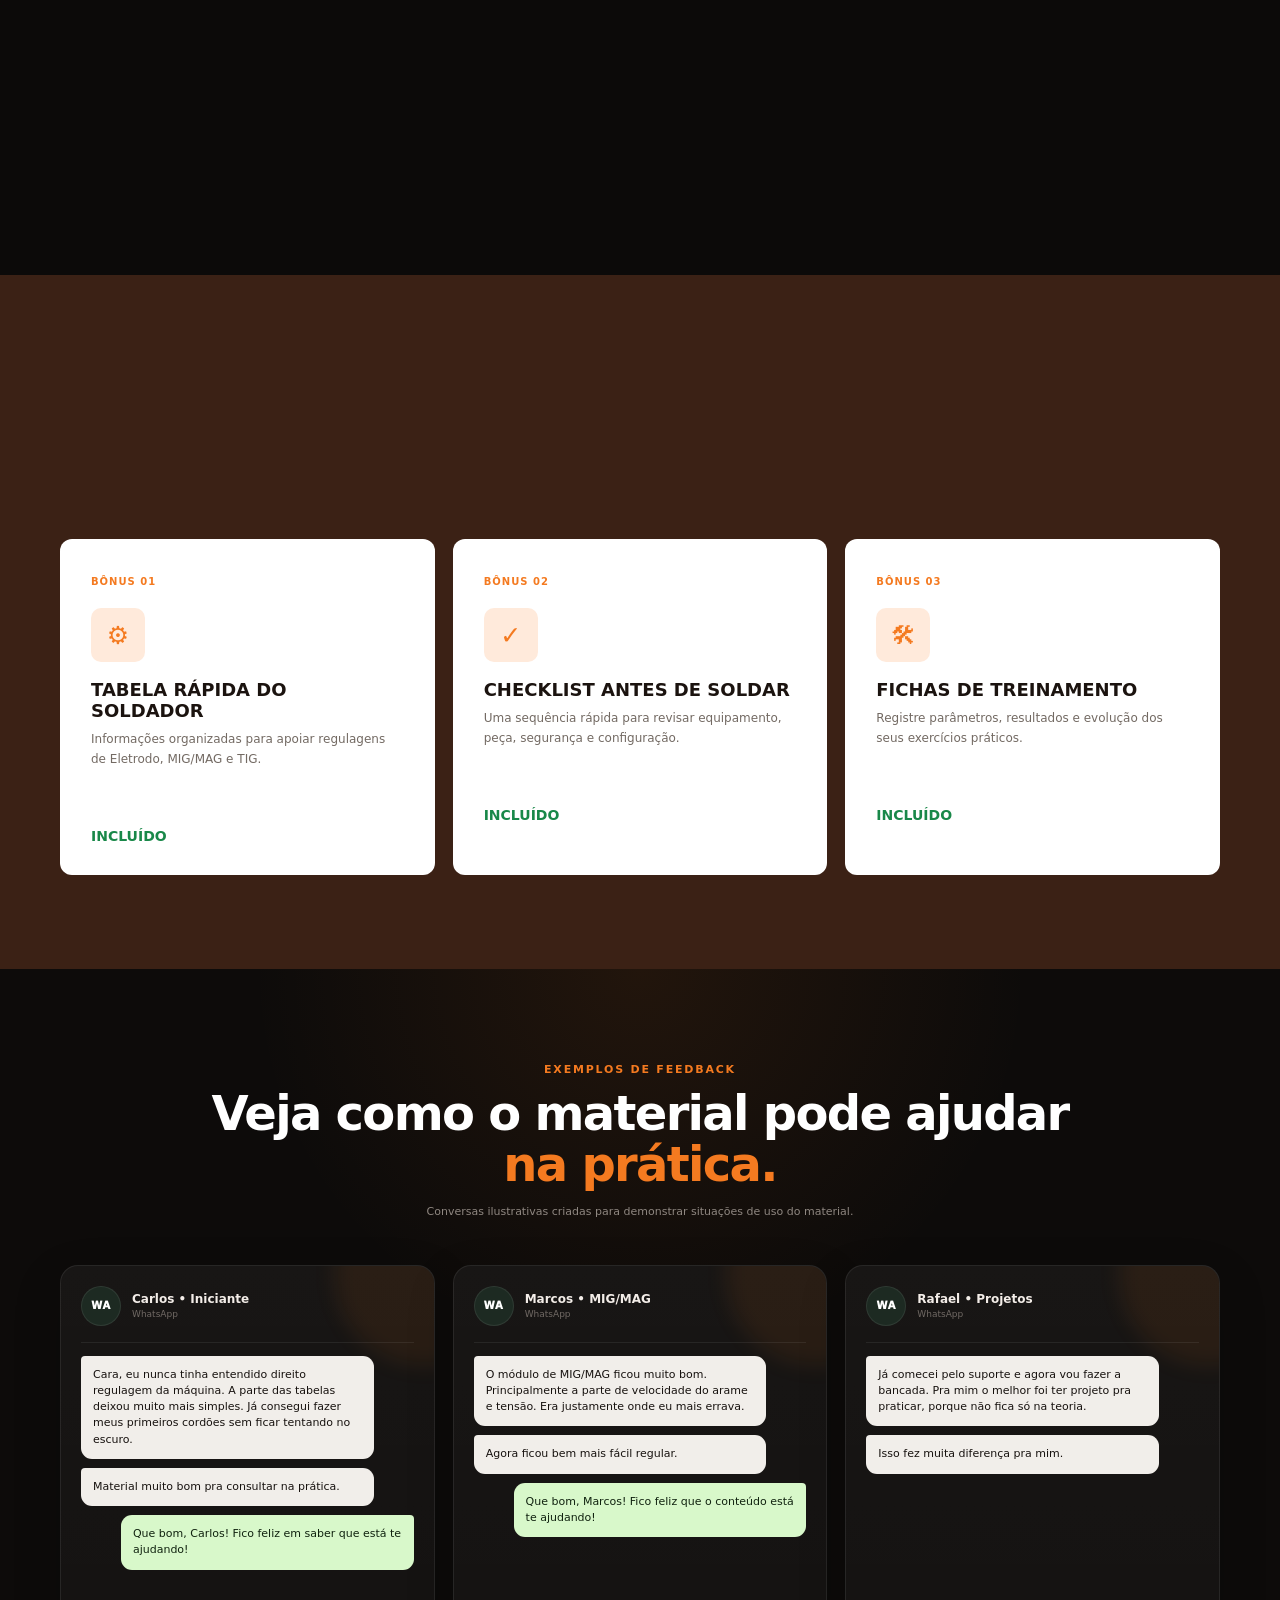
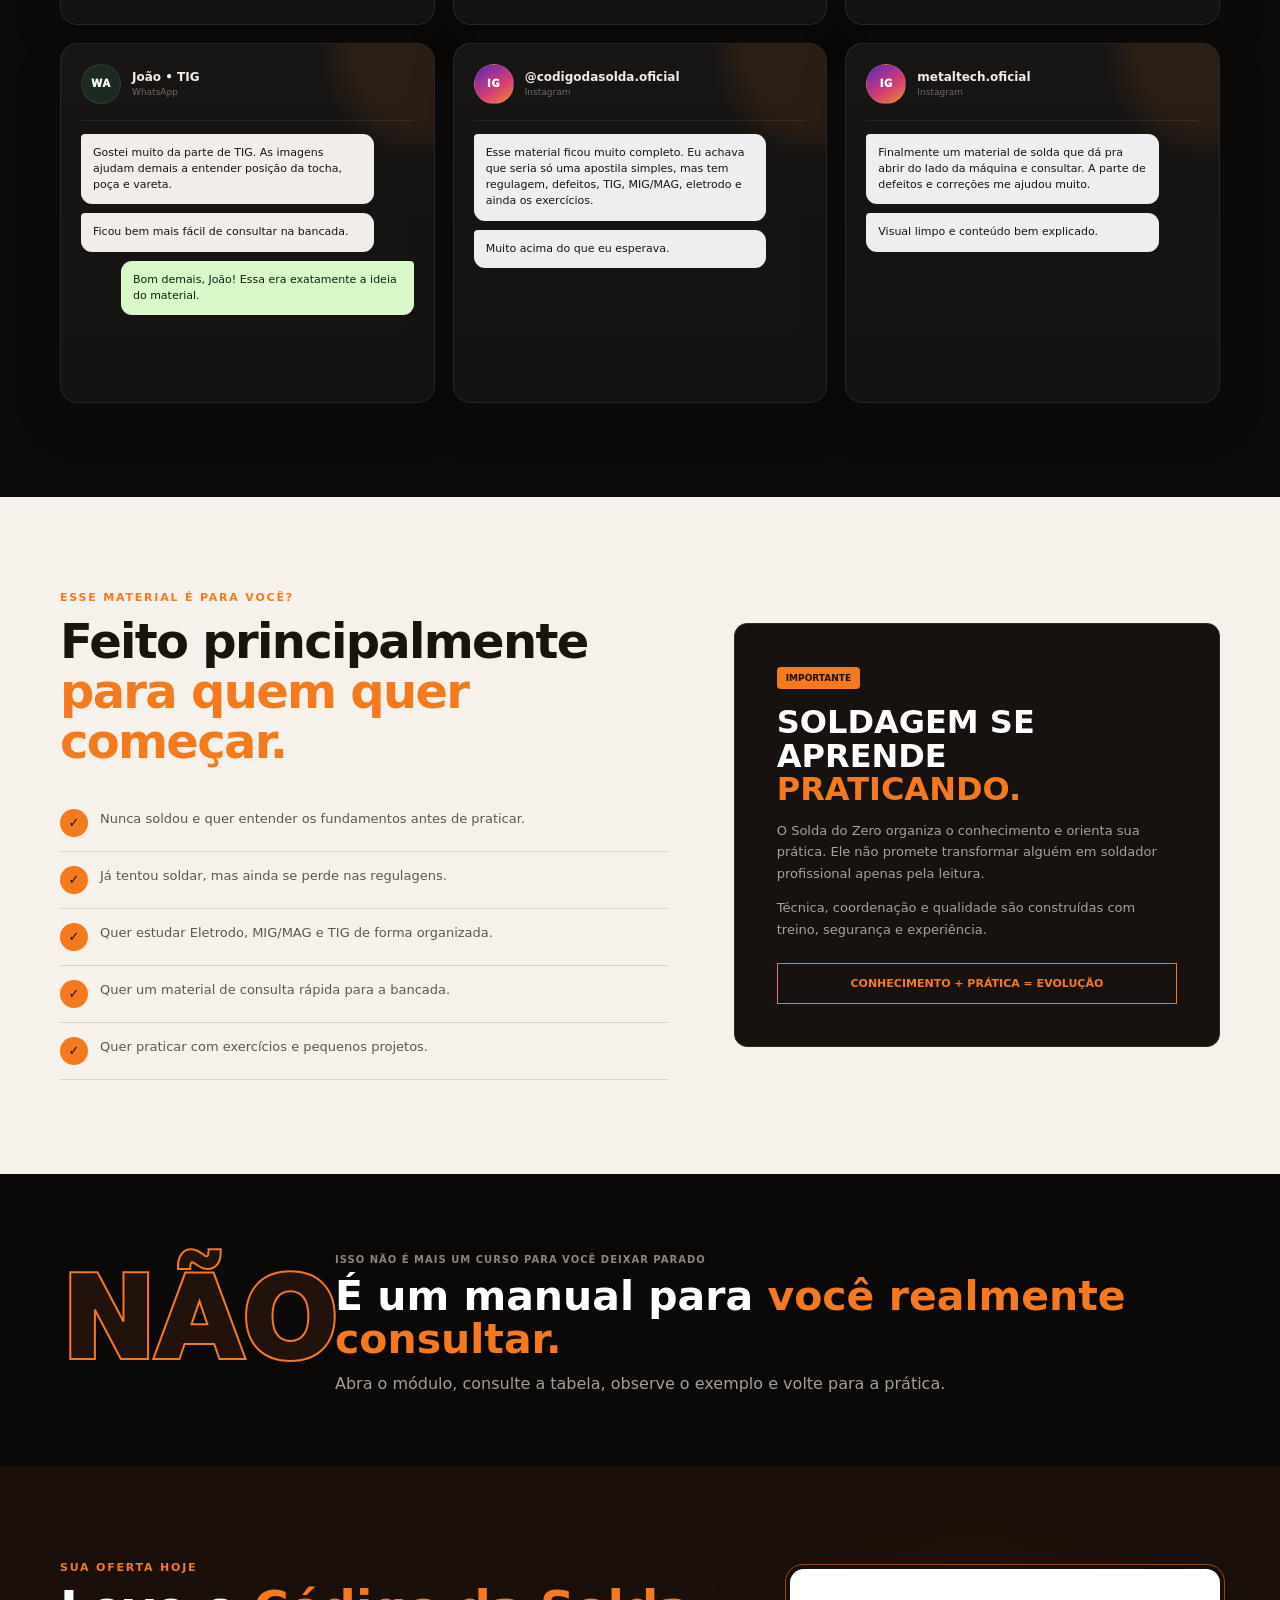
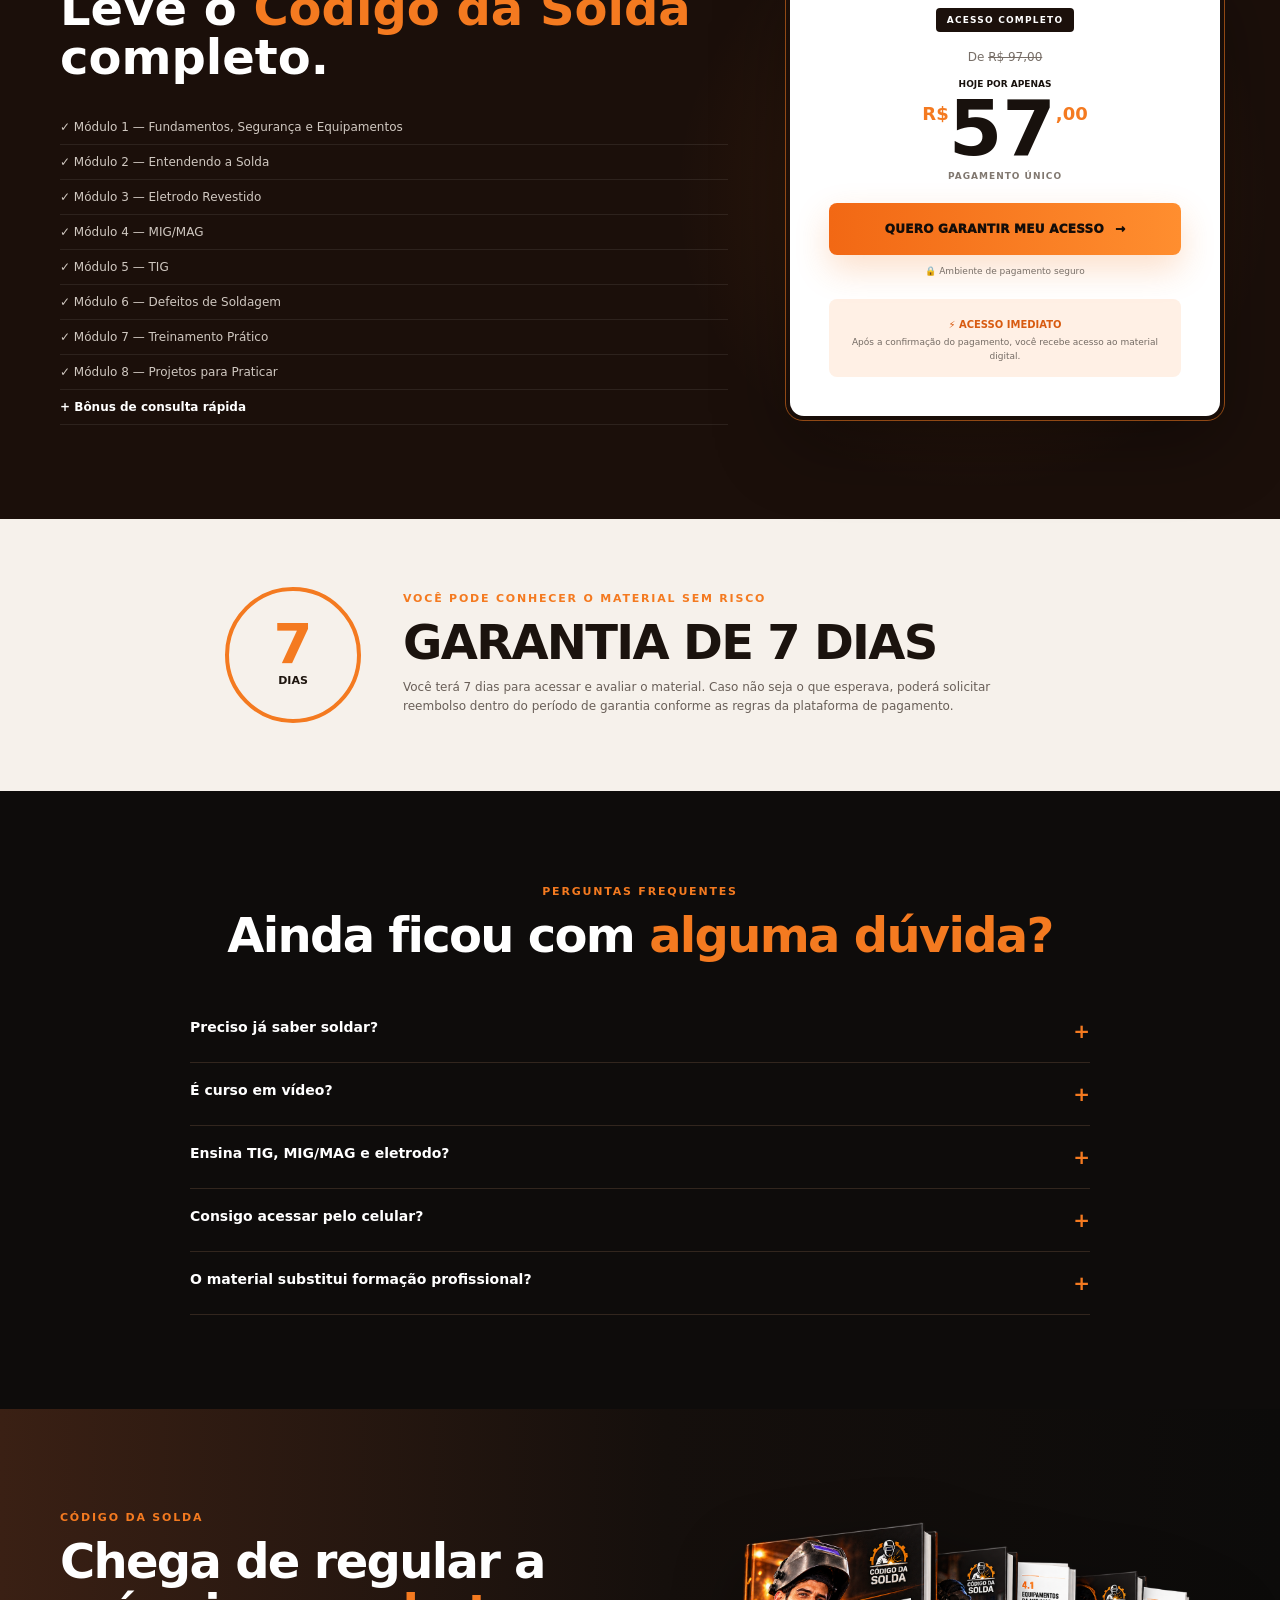
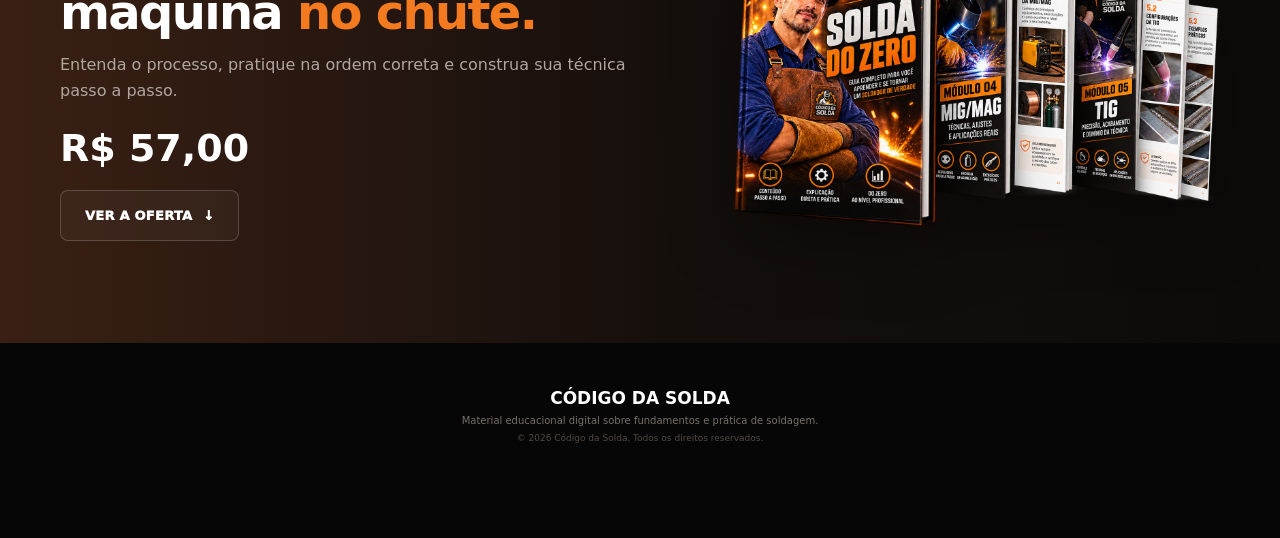
==== commit af1d5287: "Remove cabeçalho superior da página" ====
--- a/codigo-da-solda/index.html
+++ b/codigo-da-solda/index.html
@@ -30,26 +30,6 @@
 <body>
   <noscript><img height="1" width="1" style="display:none" src="https://www.facebook.com/tr?id=1434112752027585&ev=PageView&noscript=1" alt="" /></noscript>
 
-  <header class="topbar">
-    <div class="wrap topbar__inner">
-      <a class="brand" href="#inicio" aria-label="Código da Solda - início">
-        <span class="brand__mark brand__mark--logo" aria-hidden="true">
-          <svg class="brand__logo-svg" viewBox="0 0 64 64" role="img" aria-label="Logo Código da Solda">
-            <g fill="none" stroke-linecap="round" stroke-linejoin="round">
-              <path d="M15 25 11 23l3-7 5 2a22 22 0 0 1 5-4l-1-5 7-2 2 5a22 22 0 0 1 7 0l2-5 7 2-1 5a22 22 0 0 1 5 4l5-2 3 7-4 2c.4 2 .4 4 0 6l4 2-3 7-5-2a22 22 0 0 1-5 4l1 5-7 2-2-5a22 22 0 0 1-7 0l-2 5-7-2 1-5a22 22 0 0 1-5-4l-5 2-3-7 4-2a18 18 0 0 1 0-6Z" stroke="#f47a20" stroke-width="3"/>
-              <path d="M24 22h16l2 7-2 12H24l-2-12 2-7Z" stroke="#fff" stroke-width="3"/>
-              <path d="M26 25h12l1 5H25l1-5Z" stroke="#fff" stroke-width="2.5"/>
-              <path d="M32 41v8M26 46l-4 4M38 46l4 4M22 41l-5 1M42 41l5 1" stroke="#f47a20" stroke-width="2.7"/>
-              <path d="M28 34h8" stroke="#fff" stroke-width="2.5"/>
-            </g>
-          </svg>
-        </span>
-        <span><strong>CÓDIGO DA SOLDA</strong><small>Conhecimento para a bancada.</small></span>
-      </a>
-      <a class="topbar__cta scroll-link" href="#modulos">QUERO COMEÇAR <span>→</span></a>
-    </div>
-  </header>
-
   <main id="inicio">
     <section class="hero">
       <div class="hero__grid wrap">
--- a/codigo-da-solda/styles.css
+++ b/codigo-da-solda/styles.css
@@ -522,4 +522,44 @@
   .testimonials__note{
     font-size:9.5px;
   }
-}+}
+
+/* ===== LOGO REAL DA MARCA NO CABEÇALHO ===== */
+.brand__mark--logo{
+  background:linear-gradient(145deg,#3a2116,#1b100b)!important;
+  border:1px solid rgba(244,122,32,.55);
+  box-shadow:0 8px 22px rgba(244,122,32,.18)!important;
+  overflow:hidden;
+}
+.brand__logo-svg{
+  display:block;
+  width:84%;
+  height:84%;
+}
+
+/* Remove qualquer espaço residual do antigo bloco ilustrativo do depoimento. */
+.testimonial-media{
+  display:none!important;
+}
+
+@media(max-width:620px){
+  .brand__mark--logo{
+    width:38px!important;
+    height:38px!important;
+    border-radius:10px!important;
+  }
+  .brand__logo-svg{
+    width:88%;
+    height:88%;
+  }
+}
+
+/* ===== CABEÇALHO SEM POSIÇÃO FIXA ===== */
+.topbar{
+  position:relative!important;
+  top:auto!important;
+  left:auto!important;
+  right:auto!important;
+  z-index:20;
+  backdrop-filter:none!important;
+}
